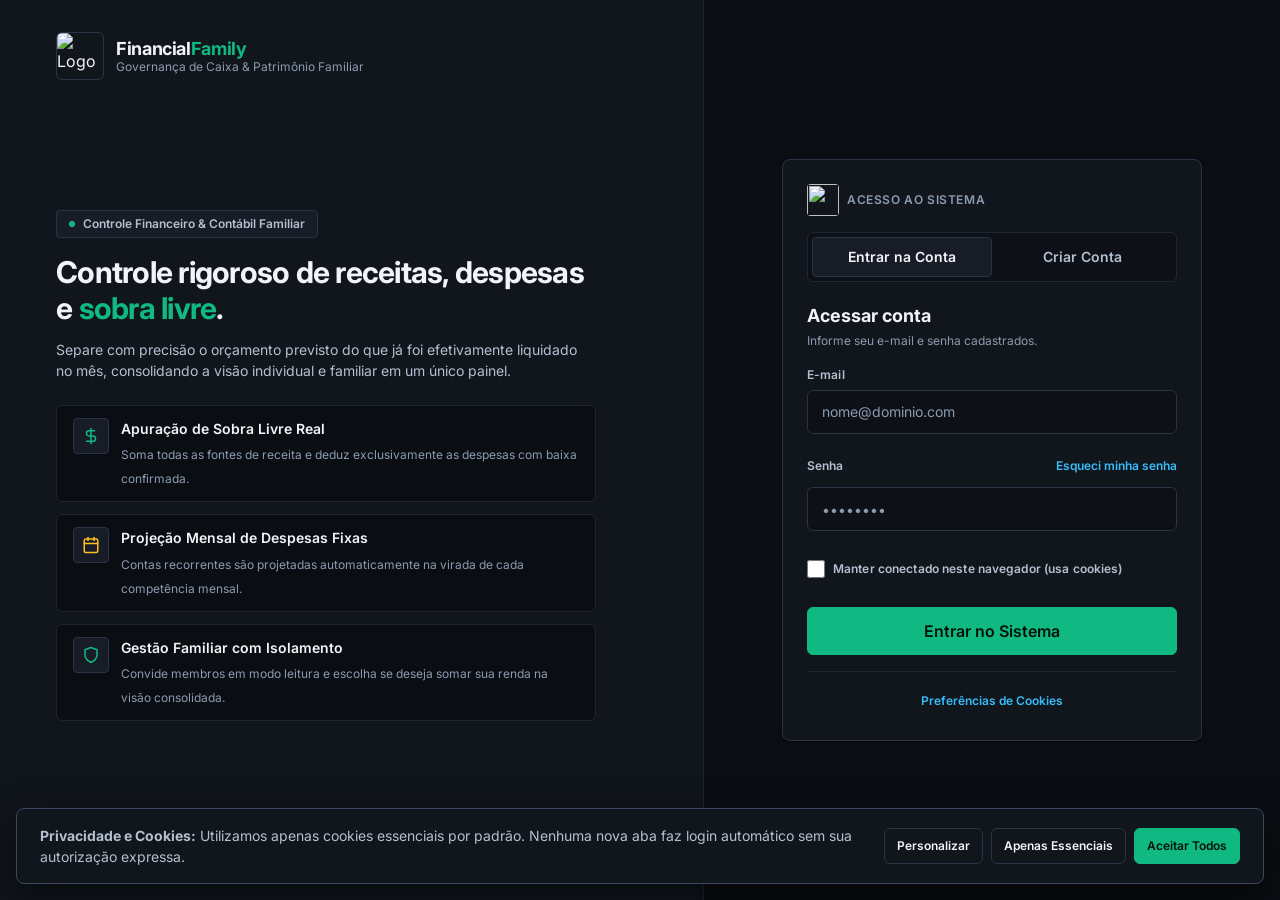
==== src/main/resources/static/index.html @ 7fa82274 "feat(v1.2.0): fix select sizing, critical income alerts, tab-scoped session + cookies, and password " ====
<!DOCTYPE html>
<html lang="pt-BR">
<head>
    <meta charset="UTF-8">
    <meta name="viewport" content="width=device-width, initial-scale=1.0">
    <title>Gestão</title>
    <link rel="icon" type="image/png" sizes="32x32" href="/favicon-32x32.png?v=2">
    <link rel="icon" type="image/png" sizes="256x256" href="/logo.png?v=2">
    <link rel="shortcut icon" href="/favicon.ico?v=2">
    <link rel="apple-touch-icon" href="/logo.png?v=2">
    <link rel="preconnect" href="https://fonts.googleapis.com">
    <link rel="preconnect" href="https://fonts.gstatic.com" crossorigin>
    <link href="https://fonts.googleapis.com/css2?family=Inter:wght@400;500;600;700&display=swap" rel="stylesheet">
    <link rel="stylesheet" href="styles.css">
</head>
<body>

    <!-- ==========================================
         TELA 1: AUTENTICAÇÃO (LOGIN, CADASTRO E VERIFICAÇÃO)
         ========================================== -->
    <div id="authScreen" class="auth-wrapper">
        <div class="auth-Split">
            <!-- Apresentação Institucional do Produto -->
            <aside class="auth-hero" aria-label="Sobre o sistema FinancialFamily">
                <div class="auth-hero-brand">
                    <img src="/logo.png" alt="Logo FinancialFamily" class="brand-logo-lg">
                    <div class="brand-wordmark">
                        <span class="wordmark-main">Financial<span class="wordmark-accent">Family</span></span>
                        <span class="wordmark-tag">Governança de Caixa &amp; Patrimônio Familiar</span>
                    </div>
                </div>

                <div class="auth-hero-content">
                    <div class="hero-pill-badge">
                        <span class="hero-pill-dot" aria-hidden="true"></span>
                        <span>Controle Financeiro &amp; Contábil Familiar</span>
                    </div>
                    <h1>Controle rigoroso de receitas, despesas e <span class="text-gradient-gold">sobra livre</span>.</h1>
                    <p class="hero-lead">
                        Separe com precisão o orçamento previsto do que já foi efetivamente liquidado no mês, consolidando a visão individual e familiar em um único painel.
                    </p>

                    <div class="hero-features">
                        <div class="hero-feature-item">
                            <div class="feature-icon-box" aria-hidden="true">
                                <svg width="18" height="18" viewBox="0 0 24 24" fill="none" stroke="currentColor" stroke-width="2" stroke-linecap="round" stroke-linejoin="round"><path d="M12 2v20M17 5H9.5a3.5 3.5 0 0 0 0 7h5a3.5 3.5 0 0 1 0 7H6"/></svg>
                            </div>
                            <div>
                                <strong>Apuração de Sobra Livre Real</strong>
                                <span>Soma todas as fontes de receita e deduz exclusivamente as despesas com baixa confirmada.</span>
                            </div>
                        </div>

                        <div class="hero-feature-item">
                            <div class="feature-icon-box gold" aria-hidden="true">
                                <svg width="18" height="18" viewBox="0 0 24 24" fill="none" stroke="currentColor" stroke-width="2" stroke-linecap="round" stroke-linejoin="round"><rect x="3" y="4" width="18" height="18" rx="2" ry="2"/><line x1="16" y1="2" x2="16" y2="6"/><line x1="8" y1="2" x2="8" y2="6"/><line x1="3" y1="10" x2="21" y2="10"/></svg>
                            </div>
                            <div>
                                <strong>Projeção Mensal de Despesas Fixas</strong>
                                <span>Contas recorrentes são projetadas automaticamente na virada de cada competência mensal.</span>
                            </div>
                        </div>

                        <div class="hero-feature-item">
                            <div class="feature-icon-box" aria-hidden="true">
                                <svg width="18" height="18" viewBox="0 0 24 24" fill="none" stroke="currentColor" stroke-width="2" stroke-linecap="round" stroke-linejoin="round"><path d="M12 22s8-4 8-10V5l-8-3-8 3v7c0 6 8 10 8 10z"/></svg>
                            </div>
                            <div>
                                <strong>Gestão Familiar com Isolamento</strong>
                                <span>Convide membros em modo leitura e escolha se deseja somar sua renda na visão consolidada.</span>
                            </div>
                        </div>
                    </div>
                </div>

                <div class="auth-hero-footer">
                    <span>&copy; 2026 FinancialFamily &bull; Sistema de Gestão Financeira</span>
                </div>
            </aside>

            <!-- Card de Acesso -->
            <main class="auth-card-container" aria-label="Autenticação de usuário">
                <div class="auth-card">
                    <div class="auth-card-brand-top">
                        <img src="/logo.png" alt="" class="brand-logo-sm" aria-hidden="true">
                        <span>Acesso ao Sistema</span>
                    </div>

                    <div class="auth-tabs" id="authTabsWrap" role="tablist" aria-label="Alternar entre Login e Cadastro">
                        <button type="button" class="auth-tab active" id="tabLoginBtn" role="tab" aria-selected="true" aria-controls="formLogin">Entrar na Conta</button>
                        <button type="button" class="auth-tab" id="tabRegisterBtn" role="tab" aria-selected="false" aria-controls="formRegister">Criar Conta</button>
                    </div>

                    <!-- 1. Formulário de Login -->
                    <form id="formLogin" class="auth-form" role="tabpanel" aria-labelledby="tabLoginBtn">
                        <div class="auth-form-header">
                            <h2>Acessar conta</h2>
                            <p>Informe seu e-mail e senha cadastrados.</p>
                        </div>

                        <div class="form-group">
                            <label for="loginEmail">E-mail</label>
                            <input type="email" id="loginEmail" required placeholder="nome@dominio.com" autocomplete="email">
                        </div>

                        <div class="form-group">
                            <div class="form-label-row">
                                <label for="loginSenha">Senha</label>
                                <button type="button" class="btn-link-inline" id="btnEsqueciSenha">Esqueci minha senha</button>
                            </div>
                            <input type="password" id="loginSenha" required placeholder="••••••••" autocomplete="current-password">
                        </div>

                        <div class="form-group">
                            <label class="checkbox-inline" for="loginManterConectado">
                                <input type="checkbox" id="loginManterConectado">
                                <span>Manter conectado neste navegador (usa cookies)</span>
                            </label>
                        </div>

                        <button type="submit" class="btn btn-primary btn-block btn-lg" id="btnSubmitLogin">
                            Entrar no Sistema
                        </button>

                        <div class="auth-cookie-footer">
                            <button type="button" class="btn-link-inline" id="btnAbrirCookiesAuth">Preferências de Cookies</button>
                        </div>
                    </form>

                    <!-- 2. Formulário de Cadastro -->
                    <form id="formRegister" class="auth-form hidden" role="tabpanel" aria-labelledby="tabRegisterBtn">
                        <div class="auth-form-header">
                            <h2>Criar nova conta</h2>
                            <p>Preencha os campos obrigatórios abaixo.</p>
                        </div>

                        <div class="form-group">
                            <label for="regNome">Nome Completo *</label>
                            <input type="text" id="regNome" required minlength="3" maxlength="100" placeholder="Ex.: Marcos Paulo" autocomplete="name">
                        </div>

                        <div class="form-group">
                            <label for="regEmail">E-mail *</label>
                            <input type="email" id="regEmail" required placeholder="nome@dominio.com" autocomplete="email">
                        </div>

                        <div class="form-group">
                            <label for="regSenha">Senha *</label>
                            <input type="password" id="regSenha" required minlength="8" maxlength="100" placeholder="Mínimo de 8 caracteres" autocomplete="new-password" aria-describedby="regPwdRules">
                            <div class="pwd-rules" id="regPwdRules" aria-live="polite">
                                <span class="pwd-rule" data-rule="len">• Mín. 8 caracteres</span>
                                <span class="pwd-rule" data-rule="upper">• 1 letra maiúscula</span>
                                <span class="pwd-rule" data-rule="lower">• 1 letra minúscula</span>
                                <span class="pwd-rule" data-rule="num">• 1 número</span>
                                <span class="pwd-rule" data-rule="spec">• 1 caractere especial (@#$!%)</span>
                            </div>
                        </div>

                        <div class="form-group">
                            <label for="regConfirmacaoSenha">Confirmar Senha *</label>
                            <input type="password" id="regConfirmacaoSenha" required minlength="8" maxlength="100" placeholder="Repita a senha informada" autocomplete="new-password" aria-describedby="regMatchHint">
                            <small id="regMatchHint" class="match-hint" aria-live="polite"></small>
                        </div>

                        <button type="submit" class="btn btn-primary btn-block btn-lg" id="btnSubmitRegister">
                            Criar Conta e Receber Código
                        </button>
                    </form>

                    <!-- 3. Formulário de Verificação de Código por E-mail -->
                    <form id="formVerifyEmail" class="auth-form hidden" aria-label="Verificação de código por e-mail">
                        <div class="auth-form-header">
                            <h2>Confirmar E-mail</h2>
                            <p>Digite o código de 6 dígitos enviado para <strong id="verifyEmailTarget">seu@email.com</strong>.</p>
                        </div>

                        <div class="form-group">
                            <label for="inputCodigoVerificacao">Código de Segurança (6 dígitos)</label>
                            <input type="text" id="inputCodigoVerificacao" class="input-code-6" required minlength="6" maxlength="6" pattern="[0-9]{6}" placeholder="000000" inputmode="numeric" autocomplete="one-time-code">
                        </div>

                        <button type="submit" class="btn btn-primary btn-block btn-lg" id="btnSubmitVerify">
                            Validar Código e Acessar
                        </button>

                        <div class="verify-actions">
                            <button type="button" class="btn btn-outline btn-sm" id="btnResendCode">Reenviar código</button>
                            <button type="button" class="btn btn-outline btn-sm" id="btnBackToLogin">Voltar ao Login</button>
                        </div>
                    </form>

                    <!-- 4. Formulário de Recuperação de Senha (Esqueci minha senha) -->
                    <form id="formEsqueciSenha" class="auth-form hidden" aria-label="Recuperar senha">
                        <div class="auth-form-header">
                            <h2>Recuperar Senha</h2>
                            <p>Escolha um meio cadastrado para receber o link de redefinição de senha.</p>
                        </div>

                        <div class="form-group">
                            <label for="recCanal">Meio de Recuperação</label>
                            <select id="recCanal" required>
                                <option value="EMAIL">E-mail principal cadastrado</option>
                                <option value="EMAIL_RECUPERACAO">E-mail de recuperação</option>
                                <option value="TELEFONE">Telefone cadastrado (envia link ao e-mail vinculado)</option>
                            </select>
                        </div>

                        <div class="form-group">
                            <label for="recIdentificador" id="recIdentificadorLabel">E-mail principal</label>
                            <input type="text" id="recIdentificador" required placeholder="nome@dominio.com" autocomplete="email">
                        </div>

                        <button type="submit" class="btn btn-primary btn-block btn-lg" id="btnEnviarRecuperacao">
                            Enviar Link de Recuperação
                        </button>

                        <div class="verify-actions">
                            <button type="button" class="btn btn-outline btn-sm" id="btnTenhoTokenReset">Já tenho o token</button>
                            <button type="button" class="btn btn-outline btn-sm" id="btnVoltarLoginEsqueci">Voltar ao Login</button>
                        </div>
                    </form>

                    <!-- 5. Formulário de Redefinição de Senha -->
                    <form id="formRedefinirSenha" class="auth-form hidden" aria-label="Redefinir senha">
                        <div class="auth-form-header">
                            <h2>Nova Senha</h2>
                            <p>Informe o token recebido e defina sua nova senha de acesso.</p>
                        </div>

                        <div class="form-group">
                            <label for="resetTokenInput">Token de Recuperação *</label>
                            <input type="text" id="resetTokenInput" required placeholder="Cole o token ou acesse pelo link do e-mail">
                        </div>

                        <div class="form-group">
                            <label for="resetNovaSenha">Nova Senha *</label>
                            <input type="password" id="resetNovaSenha" required minlength="8" maxlength="100" placeholder="Mínimo de 8 caracteres" autocomplete="new-password" aria-describedby="resetPwdRules">
                            <div class="pwd-rules" id="resetPwdRules" aria-live="polite">
                                <span class="pwd-rule" data-rule="len">• Mín. 8 caracteres</span>
                                <span class="pwd-rule" data-rule="upper">• 1 letra maiúscula</span>
                                <span class="pwd-rule" data-rule="lower">• 1 letra minúscula</span>
                                <span class="pwd-rule" data-rule="num">• 1 número</span>
                                <span class="pwd-rule" data-rule="spec">• 1 caractere especial (@#$!%)</span>
                            </div>
                        </div>

                        <div class="form-group">
                            <label for="resetConfirmacaoSenha">Confirmar Nova Senha *</label>
                            <input type="password" id="resetConfirmacaoSenha" required minlength="8" maxlength="100" placeholder="Repita a nova senha" autocomplete="new-password" aria-describedby="resetMatchHint">
                            <small id="resetMatchHint" class="match-hint" aria-live="polite"></small>
                        </div>

                        <button type="submit" class="btn btn-primary btn-block btn-lg" id="btnConfirmarResetSenha">
                            Redefinir Senha
                        </button>

                        <div class="verify-actions">
                            <button type="button" class="btn btn-outline btn-sm" id="btnVoltarLoginReset">Voltar ao Login</button>
                        </div>
                    </form>
                </div>
            </main>
        </div>
    </div>

    <!-- ==========================================
         APLICAÇÃO AUTENTICADA
         ========================================== -->
    <div id="appScreen" class="hidden">
        <!-- Cabeçalho Superior Semântico -->
        <header class="topbar">
            <div class="container topbar-inner">
                <div class="topbar-left">
                    <button type="button" class="brand-btn" id="brandHomeLink" aria-label="Ir para o Painel Financeiro">
                        <img src="/logo.png" alt="" class="brand-logo" aria-hidden="true">
                        <div>
                            <h1>Financial<span class="wordmark-accent">Family</span></h1>
                            <p>Gestão Patrimonial &amp; Caixa</p>
                        </div>
                    </button>

                    <nav class="main-nav" aria-label="Navegação Principal">
                        <button type="button" class="nav-link active" id="navDashboardBtn" aria-current="page">
                            <svg width="15" height="15" viewBox="0 0 24 24" fill="none" stroke="currentColor" stroke-width="2" aria-hidden="true"><rect x="3" y="3" width="7" height="7" rx="1"/><rect x="14" y="3" width="7" height="7" rx="1"/><rect x="14" y="14" width="7" height="7" rx="1"/><rect x="3" y="14" width="7" height="7" rx="1"/></svg>
                            <span>Painel Financeiro</span>
                        </button>
                        <button type="button" class="nav-link" id="navFamiliaBtn">
                            <svg width="15" height="15" viewBox="0 0 24 24" fill="none" stroke="currentColor" stroke-width="2" aria-hidden="true"><path d="M17 21v-2a4 4 0 0 0-4-4H5a4 4 0 0 0-4 4v2"/><circle cx="9" cy="7" r="4"/><path d="M23 21v-2a4 4 0 0 0-3-3.87"/><path d="M16 3.13a4 4 0 0 1 0 7.75"/></svg>
                            <span>Família</span>
                        </button>
                        <button type="button" class="nav-link" id="navAccountBtn">
                            <svg width="15" height="15" viewBox="0 0 24 24" fill="none" stroke="currentColor" stroke-width="2" aria-hidden="true"><path d="M20 21v-2a4 4 0 0 0-4-4H8a4 4 0 0 0-4 4v2"/><circle cx="12" cy="7" r="4"/></svg>
                            <span>Minha Conta</span>
                        </button>
                    </nav>
                </div>

                <div class="topbar-controls">
                    <div class="month-selector-wrap" id="monthSelectorBar">
                        <button type="button" id="btnPrevMes" class="btn-icon" aria-label="Mês anterior" title="Mês anterior">&#8592;</button>
                        <label for="selectMesGlobal" class="sr-only">Selecionar mês de competência</label>
                        <select id="selectMesGlobal" class="select-mes">
                            <option value="janeiro">Janeiro</option>
                            <option value="fevereiro">Fevereiro</option>
                            <option value="marco">Março</option>
                            <option value="abril">Abril</option>
                            <option value="maio">Maio</option>
                            <option value="junho">Junho</option>
                            <option value="julho">Julho</option>
                            <option value="agosto">Agosto</option>
                            <option value="setembro">Setembro</option>
                            <option value="outubro">Outubro</option>
                            <option value="novembro">Novembro</option>
                            <option value="dezembro">Dezembro</option>
                        </select>
                        <button type="button" id="btnNextMes" class="btn-icon" aria-label="Próximo mês" title="Próximo mês">&#8594;</button>
                    </div>

                    <div class="user-profile-pill">
                        <button type="button" class="user-profile-trigger" id="btnAbrirMinhaConta" aria-label="Abrir configurações da Minha Conta">
                            <div class="user-avatar" id="userAvatar">
                                <span id="userAvatarInitials">MP</span>
                                <img id="userAvatarImg" src="" alt="" class="avatar-img hidden">
                            </div>
                            <div class="user-details">
                                <span class="user-name" id="userNameDisplay">Usuário</span>
                                <span class="user-email" id="userEmailDisplay">Minha Conta</span>
                            </div>
                        </button>
                        <button type="button" id="btnLogout" class="btn btn-danger-ghost btn-sm" aria-label="Sair da conta">
                            Sair
                        </button>
                    </div>
                </div>
            </div>
        </header>

        <!-- ==========================================
             TELA 2: PAINEL FINANCEIRO (DASHBOARD)
             ========================================== -->
        <main id="dashboardView" class="container main-content" aria-label="Painel Financeiro Individual">
            <!-- Cards de Resumo com Hierarquia Clara -->
            <section class="summary-grid" aria-label="Indicadores financeiros do mês">
                <article class="kpi-card kpi-income">
                    <div class="kpi-header">
                        <span class="kpi-label">Receita Total (Entradas)</span>
                        <span class="kpi-icon-box income-box" aria-hidden="true">
                            <svg width="16" height="16" viewBox="0 0 24 24" fill="none" stroke="currentColor" stroke-width="2.2" stroke-linecap="round" stroke-linejoin="round"><polyline points="23 6 13.5 15.5 8.5 10.5 1 18"/><polyline points="17 6 23 6 23 12"/></svg>
                        </span>
                    </div>
                    <div class="kpi-value" id="kpiReceitaTotal">R$ 0,00</div>
                    <div class="kpi-sub">Soma das receitas registradas no mês</div>
                </article>

                <article class="kpi-card kpi-paid">
                    <div class="kpi-header">
                        <span class="kpi-label">Despesas Pagas (Saídas)</span>
                        <span class="kpi-icon-box paid-box" aria-hidden="true">
                            <svg width="16" height="16" viewBox="0 0 24 24" fill="none" stroke="currentColor" stroke-width="2.2" stroke-linecap="round" stroke-linejoin="round"><path d="M22 11.08V12a10 10 0 1 1-5.93-9.14"/><polyline points="22 4 12 14.01 9 11.01"/></svg>
                        </span>
                    </div>
                    <div class="kpi-value" id="kpiDespesasPagas">R$ 0,00</div>
                    <div class="kpi-sub" id="kpiFaltaPagar">Pendente no mês: R$ 0,00</div>
                </article>

                <article class="kpi-card kpi-gross">
                    <div class="kpi-header">
                        <span class="kpi-label">Despesas Brutas (Previsto)</span>
                        <span class="kpi-icon-box gross-box" aria-hidden="true">
                            <svg width="16" height="16" viewBox="0 0 24 24" fill="none" stroke="currentColor" stroke-width="2.2" stroke-linecap="round" stroke-linejoin="round"><line x1="8" y1="6" x2="21" y2="6"/><line x1="8" y1="12" x2="21" y2="12"/><line x1="8" y1="18" x2="21" y2="18"/><line x1="3" y1="6" x2="3.01" y2="6"/><line x1="3" y1="12" x2="3.01" y2="12"/><line x1="3" y1="18" x2="3.01" y2="18"/></svg>
                        </span>
                    </div>
                    <div class="kpi-value" id="kpiDespesasBrutas">R$ 0,00</div>
                    <div class="progress-wrap" role="progressbar" aria-label="Progresso de quitação das despesas" aria-valuemin="0" aria-valuemax="100">
                        <div class="progress-bar" id="progressPagas" style="width: 0%"></div>
                    </div>
                    <div class="kpi-sub" id="kpiProgressoTexto">0% das despesas do mês quitadas</div>
                </article>

                <article class="kpi-card kpi-balance" id="cardSobraLivre">
                    <div class="kpi-header">
                        <span class="kpi-label">Sobra Livre Disponível</span>
                        <span class="status-pill status-LIMITE" id="badgeStatusFinanceiro">LIMITE</span>
                    </div>
                    <div class="kpi-value" id="kpiSaldoDisponivel">R$ 0,00</div>
                    <div class="kpi-sub">Receita Total − Despesas Pagas</div>
                </article>
            </section>

            <!-- Análise por Categoria e Comprometimento -->
            <section class="analytics-grid" aria-label="Análise orçamentária do mês">
                <div class="panel analytics-panel">
                    <div class="panel-header-compact">
                        <h3>Distribuição de Gastos por Categoria</h3>
                        <p class="panel-subtitle">Participação de cada categoria nas despesas do mês</p>
                    </div>
                    <div id="categoryBreakdown" class="category-bars">
                        <div class="empty-state-sm">Cadastre despesas neste mês para visualizar a distribuição por categoria.</div>
                    </div>
                </div>

                <div class="panel analytics-panel">
                    <div class="panel-header-compact">
                        <h3>Comprometimento da Renda no Mês</h3>
                        <p class="panel-subtitle">Relação entre Receita Total e Despesas Brutas previstas</p>
                    </div>
                    <div class="health-meter-box">
                        <div class="health-stat-row">
                            <span>Renda Comprometida (Bruto)</span>
                            <strong id="lblComprometimento">0%</strong>
                        </div>
                        <div class="progress-wrap progress-lg" role="progressbar" aria-label="Percentual de comprometimento da renda" aria-valuemin="0" aria-valuemax="100">
                            <div class="progress-bar" id="barComprometimento" style="width: 0%"></div>
                        </div>
                        <p class="kpi-sub" id="txtSaudeRecomendacao">
                            Mantenha suas despesas brutas abaixo de 80% da receita para preservar margem de segurança.
                        </p>
                    </div>
                </div>
            </section>

            <!-- Grid Principal: Despesas e Saldos -->
            <section class="workspace-grid" aria-label="Lançamentos financeiros">
                <!-- Coluna Esquerda: Despesas -->
                <div class="panel">
                    <div class="panel-header">
                        <div>
                            <h2>Despesas</h2>
                            <p class="panel-subtitle">Controle de contas fixas, variáveis e baixas de pagamento</p>
                        </div>
                        <button type="button" class="btn btn-primary" id="btnNovaDespesa">
                            + Nova Despesa
                        </button>
                    </div>

                    <div class="filters-bar">
                        <div class="filter-tabs" role="tablist" aria-label="Filtrar despesas por status">
                            <button type="button" class="tab-btn active" role="tab" aria-selected="true" data-filter="mes">Deste Mês</button>
                            <button type="button" class="tab-btn" role="tab" aria-selected="false" data-filter="pendentes">Pendentes (Mês)</button>
                            <button type="button" class="tab-btn" role="tab" aria-selected="false" data-filter="pagas">Pagas (Mês)</button>
                            <button type="button" class="tab-btn" role="tab" aria-selected="false" data-filter="todas">Todas (Geral)</button>
                        </div>
                        <label for="inputBuscaDespesa" class="sr-only">Buscar despesa por descrição ou categoria</label>
                        <input type="search" id="inputBuscaDespesa" class="input-search" placeholder="Filtrar por descrição ou categoria...">
                    </div>

                    <div class="table-responsive">
                        <table class="data-table" aria-label="Lista de despesas">
                            <thead>
                                <tr>
                                    <th scope="col">Status</th>
                                    <th scope="col">Descrição</th>
                                    <th scope="col">Categoria</th>
                                    <th scope="col">Vencimento</th>
                                    <th scope="col">Tipo</th>
                                    <th scope="col" class="text-right">Valor</th>
                                    <th scope="col" class="text-right">Ações</th>
                                </tr>
                            </thead>
                            <tbody id="tbodyDespesas">
                                <tr>
                                    <td colspan="7" class="empty-state">Carregando despesas...</td>
                                </tr>
                            </tbody>
                        </table>
                    </div>

                    <div class="pagination-bar" id="paginationBar">
                        <span id="pageInfo" aria-live="polite">Página 1 de 1</span>
                        <div class="pagination-actions">
                            <button type="button" class="btn btn-outline btn-sm" id="btnPrevPage" disabled>Anterior</button>
                            <button type="button" class="btn btn-outline btn-sm" id="btnNextPage" disabled>Próxima</button>
                        </div>
                    </div>
                </div>

                <!-- Coluna Direita: Saldos & Receitas -->
                <div class="panel">
                    <div class="panel-header">
                        <div>
                            <h2>Saldos &amp; Receitas</h2>
                            <p class="panel-subtitle">Fontes de renda cadastradas</p>
                        </div>
                        <button type="button" class="btn btn-outline" id="btnNovoSaldo">
                            + Nova Receita
                        </button>
                    </div>

                    <div class="filters-bar">
                        <label class="checkbox-inline">
                            <input type="checkbox" id="chkApenasSaldosMes" checked>
                            <span>Mostrar apenas receitas do mês selecionado</span>
                        </label>
                    </div>

                    <div id="listaSaldos" class="income-list">
                        <div class="empty-state">Carregando receitas...</div>
                    </div>
                </div>
            </section>
        </main>

        <!-- ==========================================
             TELA 3: MÓDULO FAMÍLIA (VISÃO CONSOLIDADA)
             ========================================== -->
        <section id="familiaView" class="container main-content hidden" aria-label="Visão Consolidada da Família">
            <!-- Notificação de Convites Recebidos Pendentes -->
            <div id="boxConvitesRecebidos" class="panel invite-alert-panel hidden" role="region" aria-label="Convites familiares pendentes">
                <div class="invite-alert-header">
                    <h3>Convite Familiar Recebido</h3>
                    <p class="panel-subtitle">Você foi convidado para integrar uma família no FinancialFamily</p>
                </div>
                <div id="listaConvitesRecebidos" class="income-list"></div>
            </div>

            <!-- Estado Vazio -->
            <div id="estadoSemFamiliaAtiva" class="panel empty-family-panel hidden">
                <div class="empty-family-content">
                    <h3>Nenhum vínculo familiar ativo</h3>
                    <p>Convide membros da família ou aceite um código de convite nas configurações da sua conta para habilitar o painel consolidado.</p>
                    <button type="button" class="btn btn-primary" id="btnIrConfigurarFamilia">
                        Configurar Família em Minha Conta
                    </button>
                </div>
            </div>

            <!-- Visão Consolidada Familiar -->
            <div id="painelConsolidadoFamilia" class="hidden">
                <div class="family-top-bar">
                    <div>
                        <h2>Resumo Consolidado da Família</h2>
                        <p class="panel-subtitle">Soma das rendas compartilhadas menos despesas familiares pagas no mês selecionado</p>
                    </div>
                    <div class="family-top-actions">
                        <span class="badge badge-fixa" id="badgeTotalMembrosFamilia">2 Membros Ativos</span>
                        <button type="button" class="btn btn-outline btn-sm" id="btnAtalhoConfigFamilia">
                            Gerenciar Membros &amp; Renda
                        </button>
                    </div>
                </div>

                <section class="summary-grid" aria-label="Indicadores financeiros familiares">
                    <article class="kpi-card kpi-income">
                        <div class="kpi-header">
                            <span class="kpi-label">Renda Familiar Somada</span>
                            <span class="kpi-icon-box income-box" aria-hidden="true">
                                <svg width="16" height="16" viewBox="0 0 24 24" fill="none" stroke="currentColor" stroke-width="2.2" stroke-linecap="round" stroke-linejoin="round"><polyline points="23 6 13.5 15.5 8.5 10.5 1 18"/><polyline points="17 6 23 6 23 12"/></svg>
                            </span>
                        </div>
                        <div class="kpi-value" id="kpiFamReceitaTotal">R$ 0,00</div>
                        <div class="kpi-sub">Soma apenas de quem ativou o compartilhamento</div>
                    </article>

                    <article class="kpi-card kpi-paid">
                        <div class="kpi-header">
                            <span class="kpi-label">Despesas Familiares Pagas</span>
                            <span class="kpi-icon-box paid-box" aria-hidden="true">
                                <svg width="16" height="16" viewBox="0 0 24 24" fill="none" stroke="currentColor" stroke-width="2.2" stroke-linecap="round" stroke-linejoin="round"><path d="M22 11.08V12a10 10 0 1 1-5.93-9.14"/><polyline points="22 4 12 14.01 9 11.01"/></svg>
                            </span>
                        </div>
                        <div class="kpi-value" id="kpiFamDespesasPagas">R$ 0,00</div>
                        <div class="kpi-sub" id="kpiFamFaltaPagar">Pendente no mês: R$ 0,00</div>
                    </article>

                    <article class="kpi-card kpi-gross">
                        <div class="kpi-header">
                            <span class="kpi-label">Despesas Familiares Brutas</span>
                            <span class="kpi-icon-box gross-box" aria-hidden="true">
                                <svg width="16" height="16" viewBox="0 0 24 24" fill="none" stroke="currentColor" stroke-width="2.2" stroke-linecap="round" stroke-linejoin="round"><line x1="8" y1="6" x2="21" y2="6"/><line x1="8" y1="12" x2="21" y2="12"/><line x1="8" y1="18" x2="21" y2="18"/><line x1="3" y1="6" x2="3.01" y2="6"/><line x1="3" y1="12" x2="3.01" y2="12"/><line x1="3" y1="18" x2="3.01" y2="18"/></svg>
                            </span>
                        </div>
                        <div class="kpi-value" id="kpiFamDespesasBrutas">R$ 0,00</div>
                        <div class="progress-wrap" role="progressbar" aria-label="Progresso de quitação familiar" aria-valuemin="0" aria-valuemax="100">
                            <div class="progress-bar" id="progressFamPagas" style="width: 0%"></div>
                        </div>
                        <div class="kpi-sub" id="kpiFamProgressoTexto">0% quitado pela família</div>
                    </article>

                    <article class="kpi-card kpi-balance">
                        <div class="kpi-header">
                            <span class="kpi-label">Sobra Livre Familiar</span>
                            <span class="status-pill status-LIMITE" id="badgeFamStatus">LIMITE</span>
                        </div>
                        <div class="kpi-value" id="kpiFamSaldoDisponivel">R$ 0,00</div>
                        <div class="kpi-sub">Renda Compartilhada − Despesas Pagas</div>
                    </article>
                </section>

                <!-- Tabela de Despesas Familiares (Somente Leitura) -->
                <div class="panel">
                    <div class="panel-header">
                        <div>
                            <h2>Despesas Familiares do Mês</h2>
                            <p class="panel-subtitle">Visão consolidada em modo <strong>Somente Leitura</strong> — membros nunca alteram ou apagam dados de outros</p>
                        </div>
                        <span class="badge badge-cat">Somente Leitura</span>
                    </div>

                    <div class="table-responsive">
                        <table class="data-table" aria-label="Lista de despesas familiares consolidadas">
                            <thead>
                                <tr>
                                    <th scope="col">Status</th>
                                    <th scope="col">Responsável</th>
                                    <th scope="col">Descrição</th>
                                    <th scope="col">Categoria</th>
                                    <th scope="col">Vencimento</th>
                                    <th scope="col">Tipo</th>
                                    <th scope="col" class="text-right">Valor</th>
                                </tr>
                            </thead>
                            <tbody id="tbodyDespesasFamilia">
                                <tr>
                                    <td colspan="7" class="empty-state">Carregando despesas familiares...</td>
                                </tr>
                            </tbody>
                        </table>
                    </div>
                </div>
            </div>
        </section>

        <!-- ==========================================
             TELA 4: MINHA CONTA & CONFIGURAÇÕES
             ========================================== -->
        <section id="accountView" class="container main-content hidden" aria-label="Minha Conta e Configurações">
            <div class="account-page-header">
                <div>
                    <h2>Minha Conta &amp; Configurações</h2>
                    <p class="panel-subtitle">Gerencie seus dados cadastrais, foto de perfil, família e segurança</p>
                </div>
                <button type="button" class="btn btn-outline" id="btnVoltarPainel">
                    &#8592; Voltar ao Painel Financeiro
                </button>
            </div>

            <!-- Card de Identidade do Usuário -->
            <div class="panel account-hero-card">
                <div class="account-hero-left">
                    <div class="avatar-upload-wrapper">
                        <div class="user-avatar user-avatar-xl" id="perfilAvatarContainer">
                            <span id="perfilAvatarLg">MP</span>
                            <img id="perfilAvatarImgLg" src="" alt="Foto de perfil do usuário" class="avatar-img hidden">
                        </div>
                        <label for="inputFotoPerfil" class="sr-only">Selecionar arquivo de foto de perfil</label>
                        <input type="file" id="inputFotoPerfil" accept="image/*" class="hidden">
                        <div class="avatar-upload-actions">
                            <button type="button" class="btn btn-outline btn-sm" id="btnEscolherFoto">
                                Alterar Foto
                            </button>
                            <button type="button" class="btn btn-danger-ghost btn-sm hidden" id="btnRemoverFoto">
                                Remover
                            </button>
                        </div>
                    </div>

                    <div class="profile-summary-info">
                        <div class="profile-title-row">
                            <h3 id="perfilNomeHeader">Nome do Usuário</h3>
                            <span class="badge badge-paga" id="perfilBadgeVerificado">
                                <svg viewBox="0 0 24 24" fill="none" stroke="currentColor" stroke-width="2.5" aria-hidden="true"><polyline points="20 6 9 17 4 12"/></svg>
                                <span>Conta Verificada</span>
                            </span>
                        </div>
                        <p id="perfilEmailHeader">email@dominio.com</p>
                    </div>
                </div>

                <div class="account-stats-mini">
                    <div class="stat-mini-box">
                        <span class="stat-mini-label">Despesas Registradas</span>
                        <strong id="statTotalDespesas">0</strong>
                    </div>
                    <div class="stat-mini-box">
                        <span class="stat-mini-label">Fontes de Renda</span>
                        <strong id="statTotalSaldos">0</strong>
                    </div>
                </div>
            </div>

            <!-- Grid de Gerenciamento da Conta -->
            <div class="account-grid">
                <!-- Coluna 1: Dados Cadastrais -->
                <div class="panel">
                    <div class="panel-header">
                        <div>
                            <h3>Dados Cadastrais</h3>
                            <p class="panel-subtitle">Atualize seu nome de exibição e endereço de e-mail</p>
                        </div>
                    </div>

                    <form id="formAtualizarPerfil">
                        <div class="form-group">
                            <label for="perfilInputNome">Nome Completo *</label>
                            <input type="text" id="perfilInputNome" required minlength="3" maxlength="100" placeholder="Seu nome completo">
                        </div>

                        <div class="form-group">
                            <label for="perfilInputEmail">Endereço de E-mail *</label>
                            <input type="email" id="perfilInputEmail" required placeholder="seu@email.com">
                        </div>

                        <div class="form-row">
                            <div class="form-group">
                                <label for="perfilInputTelefone">Telefone de Recuperação</label>
                                <input type="tel" id="perfilInputTelefone" maxlength="20" placeholder="(11) 99999-9999">
                            </div>

                            <div class="form-group">
                                <label for="perfilInputEmailRecuperacao">E-mail de Recuperação</label>
                                <input type="email" id="perfilInputEmailRecuperacao" placeholder="secundario@email.com">
                            </div>
                        </div>

                        <div class="modal-footer modal-footer-between">
                            <button type="button" class="btn btn-outline btn-sm" id="btnAbrirCookiesConta">
                                Preferências de Cookies
                            </button>
                            <button type="submit" class="btn btn-primary" id="btnSalvarPerfil">
                                Salvar Dados da Conta
                            </button>
                        </div>
                    </form>
                </div>

                <!-- Coluna 2: Alteração de Senha -->
                <div class="panel">
                    <div class="panel-header">
                        <div>
                            <h3>Segurança &amp; Senha</h3>
                            <p class="panel-subtitle">Altere sua senha periodicamente para manter sua conta protegida</p>
                        </div>
                    </div>

                    <form id="formAlterarSenha">
                        <div class="form-group">
                            <label for="senhaAtualInput">Senha Atual *</label>
                            <input type="password" id="senhaAtualInput" required placeholder="Digite sua senha atual" autocomplete="current-password">
                        </div>

                        <div class="form-group">
                            <label for="novaSenhaInput">Nova Senha *</label>
                            <input type="password" id="novaSenhaInput" required minlength="8" maxlength="100" placeholder="Crie uma nova senha forte" autocomplete="new-password" aria-describedby="perfilPwdRules">
                            <div class="pwd-rules" id="perfilPwdRules" aria-live="polite">
                                <span class="pwd-rule" data-rule="len">• Mín. 8 caracteres</span>
                                <span class="pwd-rule" data-rule="upper">• 1 letra maiúscula</span>
                                <span class="pwd-rule" data-rule="lower">• 1 letra minúscula</span>
                                <span class="pwd-rule" data-rule="num">• 1 número</span>
                                <span class="pwd-rule" data-rule="spec">• 1 caractere especial (@#$!%)</span>
                            </div>
                        </div>

                        <div class="form-group">
                            <label for="confirmacaoNovaSenhaInput">Confirmar Nova Senha *</label>
                            <input type="password" id="confirmacaoNovaSenhaInput" required minlength="8" maxlength="100" placeholder="Repita a nova senha exatamente igual" autocomplete="new-password" aria-describedby="perfilMatchHint">
                            <small id="perfilMatchHint" class="match-hint" aria-live="polite"></small>
                        </div>

                        <div class="modal-footer">
                            <button type="submit" class="btn btn-primary" id="btnAtualizarSenha">
                                Atualizar Minha Senha
                            </button>
                        </div>
                    </form>
                </div>
            </div>

            <!-- Seção de Configurações da Família & Membros -->
            <div class="panel family-settings-panel" id="secaoConfigFamilia">
                <div class="panel-header">
                    <div>
                        <h3>Configurações da Família &amp; Membros</h3>
                        <p class="panel-subtitle">Gerencie convites, membros vinculados e o compartilhamento da sua renda no painel familiar</p>
                    </div>
                </div>

                <!-- Switch Acessível de Compartilhamento de Renda -->
                <div class="family-switch-bar">
                    <div class="family-switch-info">
                        <strong id="lblSwitchRenda">Compartilhar minha renda na soma familiar</strong>
                        <span>Quando ativado, suas receitas cadastradas entram no cálculo da Sobra Livre da Família.</span>
                    </div>
                    <label class="switch-toggle">
                        <input type="checkbox" id="chkCompartilharMinhaRenda" aria-labelledby="lblSwitchRenda">
                        <span class="switch-slider"></span>
                    </label>
                </div>

                <div class="family-settings-grid">
                    <!-- Lista de Membros Vinculados -->
                    <div>
                        <h4 class="sub-box-title">Membros &amp; Convites Ativos</h4>
                        <div id="listaMembrosFamilia" class="income-list">
                            <div class="empty-state-sm">Nenhum membro vinculado ainda.</div>
                        </div>
                    </div>

                    <!-- Ações de Convite Compactas -->
                    <div class="family-actions-col">
                        <div id="blocoConvidarMembro" class="compact-invite-box">
                            <h4 class="sub-box-title">Convidar Novo Familiar</h4>
                            <p class="panel-subtitle" style="margin-bottom: 0.65rem;">Envie um convite de visualização (validade de 48h):</p>
                            <form id="formEnviarConviteFamilia" class="inline-action-form">
                                <label for="inputEmailConvidado" class="sr-only">E-mail do familiar para convite</label>
                                <input type="email" id="inputEmailConvidado" required placeholder="E-mail do familiar">
                                <button type="submit" class="btn btn-primary" id="btnEnviarConviteFamilia">
                                    Convidar
                                </button>
                            </form>
                        </div>

                        <div id="blocoAceitarCodigoConvite" class="compact-invite-box">
                            <h4 class="sub-box-title">Possui um Código de Convite?</h4>
                            <p class="panel-subtitle" style="margin-bottom: 0.65rem;">Cole o código enviado pelo titular da família:</p>
                            <form id="formAceitarConviteToken" class="inline-action-form">
                                <label for="inputTokenConvite" class="sr-only">Código de convite familiar</label>
                                <input type="text" id="inputTokenConvite" required placeholder="Código do convite">
                                <button type="submit" class="btn btn-gold" id="btnAceitarConviteToken">
                                    Entrar
                                </button>
                            </form>
                        </div>
                    </div>
                </div>
            </div>

            <!-- Zona de Exclusão -->
            <div class="panel danger-panel">
                <div class="danger-panel-inner">
                    <div>
                        <h4>Encerrar e Excluir Conta</h4>
                        <p>Esta ação apaga permanentemente seu usuário e todos os seus saldos e despesas registrados no banco de dados. Não é possível desfazer.</p>
                    </div>
                    <button type="button" class="btn btn-danger-ghost" id="btnExcluirMinhaConta">
                        Excluir Minha Conta Permanentemente
                    </button>
                </div>
            </div>
        </section>
    </div>

    <!-- ==========================================
         MODAL 1: DESPESA (CRIAR / EDITAR)
         ========================================== -->
    <div class="modal-backdrop hidden" id="modalDespesa">
        <div class="modal" role="dialog" aria-modal="true" aria-labelledby="modalDespesaTitulo">
            <div class="modal-header">
                <h3 id="modalDespesaTitulo">Nova Despesa</h3>
                <button type="button" class="btn-close" id="btnFecharModalDespesa" aria-label="Fechar janela">&times;</button>
            </div>
            <form id="formDespesa">
                <input type="hidden" id="despesaId">

                <div class="form-group">
                    <label for="despesaDescricao">Descrição *</label>
                    <input type="text" id="despesaDescricao" required minlength="3" maxlength="100" placeholder="Ex.: Conta de Energia, Aluguel, Supermercado">
                </div>

                <div class="form-row">
                    <div class="form-group">
                        <label for="despesaValor">Valor (R$) *</label>
                        <input type="number" id="despesaValor" required min="0.01" step="0.01" placeholder="0.00">
                    </div>

                    <div class="form-group">
                        <label for="despesaDataVencimento">Data de Vencimento *</label>
                        <input type="date" id="despesaDataVencimento" required>
                    </div>
                </div>

                <div class="form-row">
                    <div class="form-group">
                        <label for="despesaMes">Mês de Competência *</label>
                        <select id="despesaMes" required>
                            <option value="janeiro">Janeiro</option>
                            <option value="fevereiro">Fevereiro</option>
                            <option value="marco">Março</option>
                            <option value="abril">Abril</option>
                            <option value="maio">Maio</option>
                            <option value="junho">Junho</option>
                            <option value="julho">Julho</option>
                            <option value="agosto">Agosto</option>
                            <option value="setembro">Setembro</option>
                            <option value="outubro">Outubro</option>
                            <option value="novembro">Novembro</option>
                            <option value="dezembro">Dezembro</option>
                        </select>
                    </div>

                    <div class="form-group">
                        <label for="despesaCategoria">Categoria</label>
                        <input type="text" id="despesaCategoria" list="listaCategorias" placeholder="Ex.: Moradia, Alimentação">
                        <datalist id="listaCategorias">
                            <option value="Moradia"></option>
                            <option value="Alimentação"></option>
                            <option value="Transporte"></option>
                            <option value="Saúde"></option>
                            <option value="Educação"></option>
                            <option value="Lazer"></option>
                            <option value="Assinaturas"></option>
                            <option value="Outros"></option>
                        </datalist>
                    </div>
                </div>

                <div class="form-group">
                    <label class="checkbox-inline">
                        <input type="checkbox" id="despesaIsFixa">
                        <span>Despesa Fixa Mensal (projetada automaticamente todo dia 1º)</span>
                    </label>
                </div>

                <div class="modal-footer">
                    <button type="button" class="btn btn-outline" id="btnCancelarDespesa">Cancelar</button>
                    <button type="submit" class="btn btn-primary" id="btnSalvarDespesa">Salvar Despesa</button>
                </div>
            </form>
        </div>
    </div>

    <!-- ==========================================
         MODAL 2: SALDO / RECEITA (CRIAR / EDITAR)
         ========================================== -->
    <div class="modal-backdrop hidden" id="modalSaldo">
        <div class="modal" role="dialog" aria-modal="true" aria-labelledby="modalSaldoTitulo">
            <div class="modal-header">
                <h3 id="modalSaldoTitulo">Nova Receita</h3>
                <button type="button" class="btn-close" id="btnFecharModalSaldo" aria-label="Fechar janela">&times;</button>
            </div>
            <form id="formSaldo">
                <input type="hidden" id="saldoId">

                <div class="form-group">
                    <label for="saldoDescricao">Descrição da Renda *</label>
                    <input type="text" id="saldoDescricao" required minlength="3" maxlength="100" placeholder="Ex.: Salário Mensal, Freelance, Bônus">
                </div>

                <div class="form-row">
                    <div class="form-group">
                        <label for="saldoValor">Valor (R$) *</label>
                        <input type="number" id="saldoValor" required min="0.01" step="0.01" placeholder="0.00">
                    </div>

                    <div class="form-group">
                        <label for="saldoAno">Ano *</label>
                        <input type="number" id="saldoAno" required min="2020" max="2100" value="2026">
                    </div>
                </div>

                <div class="form-group">
                    <label for="saldoMes">Mês de Competência *</label>
                    <select id="saldoMes" required>
                        <option value="janeiro">Janeiro</option>
                        <option value="fevereiro">Fevereiro</option>
                        <option value="marco">Março</option>
                        <option value="abril">Abril</option>
                        <option value="maio">Maio</option>
                        <option value="junho">Junho</option>
                        <option value="julho">Julho</option>
                        <option value="agosto">Agosto</option>
                        <option value="setembro">Setembro</option>
                        <option value="outubro">Outubro</option>
                        <option value="novembro">Novembro</option>
                        <option value="dezembro">Dezembro</option>
                    </select>
                </div>

                <div class="modal-footer">
                    <button type="button" class="btn btn-outline" id="btnCancelarSaldo">Cancelar</button>
                    <button type="submit" class="btn btn-primary" id="btnSalvarSaldo">Salvar Receita</button>
                </div>
            </form>
        </div>
    </div>

    <!-- ==========================================
         MODAL 3: CONFIRMAÇÃO ACESSÍVEL DE AÇÕES DESTRUTIVAS
         ========================================== -->
    <div class="modal-backdrop hidden" id="modalConfirmacao">
        <div class="modal modal-sm" role="alertdialog" aria-modal="true" aria-labelledby="modalConfirmacaoTitulo" aria-describedby="modalConfirmacaoTexto">
            <div class="modal-header">
                <h3 id="modalConfirmacaoTitulo">Confirmar Exclusão</h3>
                <button type="button" class="btn-close" id="btnFecharConfirmacao" aria-label="Fechar confirmação">&times;</button>
            </div>
            <p class="modal-body-text" id="modalConfirmacaoTexto">Tem certeza que deseja realizar esta ação?</p>
            <div class="modal-footer">
                <button type="button" class="btn btn-outline" id="btnCancelarConfirmacao">Cancelar</button>
                <button type="button" class="btn btn-danger-ghost" id="btnConfirmarAcaoDestrutiva">Confirmar</button>
            </div>
        </div>
    </div>

    <!-- ==========================================
         MODAL 4: PREFERÊNCIAS DE COOKIES
         ========================================== -->
    <div class="modal-backdrop hidden" id="modalCookies">
        <div class="modal modal-sm" role="dialog" aria-modal="true" aria-labelledby="modalCookiesTitulo">
            <div class="modal-header">
                <h3 id="modalCookiesTitulo">Preferências de Cookies</h3>
                <button type="button" class="btn-close" id="btnFecharCookies" aria-label="Fechar janela">&times;</button>
            </div>
            <div class="cookie-options-list">
                <div class="cookie-option-item">
                    <div>
                        <strong>Cookies Essenciais (Obrigatórios)</strong>
                        <p class="panel-subtitle">Necessários para funcionamento básico da sessão ativa na aba e segurança da conta.</p>
                    </div>
                    <span class="badge-pill badge-neutral">Sempre ativo</span>
                </div>
                <div class="cookie-option-item">
                    <label class="checkbox-inline" for="chkCookiePreferencia">
                        <input type="checkbox" id="chkCookiePreferencia">
                        <span><strong>Cookies de Persistência / Preferências</strong> — Permitem manter a sessão ativa ao marcar "Manter conectado" e lembrar suas preferências visuais.</span>
                    </label>
                </div>
            </div>
            <div class="modal-footer">
                <button type="button" class="btn btn-outline" id="btnSalvarCookiesEssenciais">Apenas Essenciais</button>
                <button type="button" class="btn btn-primary" id="btnSalvarCookiesTodos">Salvar Preferências</button>
            </div>
        </div>
    </div>

    <!-- Banner de Cookies -->
    <aside class="cookie-banner hidden" id="cookieBanner" role="region" aria-label="Aviso de Cookies">
        <div class="cookie-banner-content">
            <p><strong>Privacidade e Cookies:</strong> Utilizamos apenas cookies essenciais por padrão. Nenhuma nova aba faz login automático sem sua autorização expressa.</p>
            <div class="cookie-banner-actions">
                <button type="button" class="btn btn-outline btn-sm" id="btnCookiePersonalizar">Personalizar</button>
                <button type="button" class="btn btn-outline btn-sm" id="btnCookieEssenciais">Apenas Essenciais</button>
                <button type="button" class="btn btn-primary btn-sm" id="btnCookieAceitarTodos">Aceitar Todos</button>
            </div>
        </div>
    </aside>

    <!-- Toast Container Acessível -->
    <div id="toastContainer" class="toast-container" role="status" aria-live="polite" aria-atomic="true"></div>

    <script src="app.js"></script>
</body>
</html>
---- src/main/resources/static/styles.css ----
/* ==========================================================================
   ETAPA 2 & 3 — DESIGN SYSTEM TOKENS & BASE COMPONENTS (WCAG 2.2 AA)
   Tom: Painel Bancário / Contábil Sóbrio (Alta densidade, zero neon/degradê)
   ========================================================================== */
:root {
    /* 1. Superfícies Sólidas */
    --bg-canvas: #0A0D12;
    --bg-surface: #11151C;
    --bg-elevated: #171C26;
    --bg-control: #0D1017;
    --bg-hover: rgba(255, 255, 255, 0.04);

    /* 2. Bordas Técnicas (1px) */
    --border-subtle: #1E2633;
    --border-default: #2A3446;
    --border-strong: #3B4961;

    /* 3. Tipografia e Cores de Texto (Contraste >= 5.9:1 sobre --bg-surface) */
    --text-primary: #F1F5F9;     /* 15.8:1 */
    --text-secondary: #B4C0D0;   /*  9.6:1 */
    --text-muted: #8B9BB0;       /*  5.9:1 */
    --text-on-accent: #04120C;

    /* 4. Cores Semânticas e de Ação */
    --accent-primary: #10B981;
    --accent-primary-hover: #34D399;
    --accent-secondary: #38BDF8;

    --status-success-fg: #34D399;
    --status-success-bg: rgba(16, 185, 129, 0.12);
    --status-success-border: rgba(52, 211, 153, 0.38);

    --status-warning-fg: #FBBF24;
    --status-warning-bg: rgba(251, 191, 36, 0.12);
    --status-warning-border: rgba(251, 191, 36, 0.38);

    --status-danger-fg: #F87171;
    --status-danger-bg: rgba(248, 113, 113, 0.12);
    --status-danger-border: rgba(248, 113, 113, 0.4);

    /* 5. Tipografia e Escala */
    --font-sans: 'Inter', -apple-system, BlinkMacSystemFont, 'Segoe UI', Roboto, sans-serif;
    --font-mono: ui-monospace, SFMono-Regular, Menlo, Monaco, Consolas, monospace;

    --text-xs: 0.75rem;     /* 12px */
    --text-sm: 0.875rem;    /* 14px */
    --text-base: 1rem;      /* 16px */
    --text-lg: 1.125rem;    /* 18px */
    --text-xl: 1.5rem;      /* 24px */
    --text-2xl: 1.875rem;   /* 30px */

    /* 6. Escala de Espaçamento (Base 4px) */
    --space-1: 0.25rem;  /* 4px */
    --space-2: 0.5rem;   /* 8px */
    --space-3: 0.75rem;  /* 12px */
    --space-4: 1rem;     /* 16px */
    --space-5: 1.25rem;  /* 20px */
    --space-6: 1.5rem;   /* 24px */
    --space-8: 2rem;     /* 32px */

    /* 7. Raios Contidos */
    --radius-sm: 4px;
    --radius-md: 6px;
    --radius-lg: 8px;
    --radius-pill: 9999px;

    /* 8. Sombras e Acessibilidade */
    --shadow-sm: 0 1px 2px rgba(0, 0, 0, 0.4);
    --shadow-lg: 0 12px 32px rgba(0, 0, 0, 0.65);
    --focus-ring: 0 0 0 2px var(--bg-canvas), 0 0 0 4px #38BDF8;
    --touch-target-min: 44px;
}

/* Reset & Base */
*, *::before, *::after {
    box-sizing: border-box;
    margin: 0;
    padding: 0;
}

html, body {
    overflow-x: hidden;
    width: 100%;
    max-width: 100vw;
    background-color: var(--bg-canvas);
    color: var(--text-primary);
    font-family: var(--font-sans);
    font-size: 16px;
    line-height: 1.5;
    -webkit-font-smoothing: antialiased;
}

body {
    min-height: 100vh;
}

.hidden {
    display: none !important;
}

.sr-only {
    position: absolute;
    width: 1px;
    height: 1px;
    padding: 0;
    margin: -1px;
    overflow: hidden;
    clip: rect(0, 0, 0, 0);
    white-space: nowrap;
    border: 0;
}

/* Foco de teclado universal e visível (WCAG 2.4.7 / 2.4.11) */
:focus-visible {
    outline: none !important;
    box-shadow: var(--focus-ring) !important;
}

.container {
    width: 100%;
    max-width: 1360px;
    margin: 0 auto;
    padding: 0 var(--space-5);
}

/* ==========================================================================
   COMPONENTES BASE: BOTÕES, INPUTS, SELECTS, SWITCH, BADGES, TABELAS, MODAIS
   ========================================================================== */
.btn {
    display: inline-flex;
    align-items: center;
    justify-content: center;
    gap: var(--space-2);
    min-height: var(--touch-target-min);
    padding: 0.5rem var(--space-4);
    border-radius: var(--radius-md);
    font-family: var(--font-sans);
    font-size: var(--text-sm);
    font-weight: 600;
    line-height: 1.2;
    cursor: pointer;
    border: 1px solid transparent;
    transition: background-color 0.15s ease, border-color 0.15s ease, color 0.15s ease;
    text-decoration: none;
    white-space: nowrap;
}

.btn:disabled {
    opacity: 0.5;
    cursor: not-allowed;
    pointer-events: none;
}

.btn-block {
    width: 100%;
}

.btn-lg {
    min-height: 48px;
    padding: 0.65rem var(--space-5);
    font-size: var(--text-base);
}

.btn-sm {
    min-height: 36px;
    padding: 0.35rem 0.75rem;
    font-size: var(--text-xs);
}

.btn-primary {
    background-color: var(--accent-primary);
    color: var(--text-on-accent);
    border-color: var(--accent-primary);
}

.btn-primary:hover:not(:disabled) {
    background-color: var(--accent-primary-hover);
    border-color: var(--accent-primary-hover);
}

.btn-success {
    background-color: var(--accent-primary);
    color: var(--text-on-accent);
    border-color: var(--accent-primary);
}

.btn-success:hover:not(:disabled) {
    background-color: var(--accent-primary-hover);
    border-color: var(--accent-primary-hover);
}

.btn-gold {
    background-color: var(--bg-elevated);
    color: var(--text-primary);
    border-color: var(--border-strong);
}

.btn-gold:hover:not(:disabled) {
    background-color: #202736;
    border-color: var(--text-secondary);
}

.btn-outline {
    background-color: transparent;
    border-color: var(--border-default);
    color: var(--text-primary);
}

.btn-outline:hover:not(:disabled) {
    background-color: var(--bg-hover);
    border-color: var(--border-strong);
}

.btn-danger-ghost {
    background-color: var(--status-danger-bg);
    color: var(--status-danger-fg);
    border-color: var(--status-danger-border);
}

.btn-danger-ghost:hover:not(:disabled) {
    background-color: rgba(248, 113, 113, 0.22);
}

.btn-icon {
    display: inline-flex;
    align-items: center;
    justify-content: center;
    background: transparent;
    border: 1px solid transparent;
    color: var(--text-secondary);
    min-width: var(--touch-target-min);
    min-height: var(--touch-target-min);
    border-radius: var(--radius-sm);
    cursor: pointer;
    font-size: var(--text-base);
    transition: background-color 0.15s ease, color 0.15s ease;
}

.btn-icon:hover {
    background-color: var(--bg-hover);
    color: var(--text-primary);
}

/* Formulários & Inputs */
.form-group {
    margin-bottom: var(--space-4);
    display: flex;
    flex-direction: column;
    gap: 0.35rem;
    min-width: 0;
}

.form-label-row {
    display: flex;
    align-items: center;
    justify-content: space-between;
    gap: var(--space-2);
}

.btn-link-inline {
    background: none;
    border: none;
    color: var(--accent-secondary);
    font-family: var(--font-sans);
    font-size: var(--text-xs);
    font-weight: 600;
    cursor: pointer;
    padding: 0.25rem 0;
    min-height: 32px;
    text-decoration: none;
}

.btn-link-inline:hover {
    text-decoration: underline;
    color: var(--accent-primary);
}

.auth-cookie-footer {
    margin-top: var(--space-4);
    text-align: center;
    border-top: 1px solid var(--border-subtle);
    padding-top: var(--space-3);
}

.form-row {
    display: grid;
    grid-template-columns: minmax(0, 1fr) minmax(0, 1fr);
    gap: var(--space-3);
    align-items: start;
}

.form-group label {
    font-size: var(--text-xs);
    font-weight: 600;
    color: var(--text-secondary);
    letter-spacing: 0.01em;
}

.form-group input[type="text"],
.form-group input[type="email"],
.form-group input[type="password"],
.form-group input[type="number"],
.form-group input[type="date"],
.form-group input[type="tel"],
.form-group input[type="search"],
.form-group select,
.input-search {
    width: 100%;
    box-sizing: border-box;
    background-color: var(--bg-control);
    border: 1px solid var(--border-default);
    color: var(--text-primary);
    min-height: var(--touch-target-min);
    height: var(--touch-target-min);
    padding: 0.55rem 0.85rem;
    border-radius: var(--radius-md);
    font-family: var(--font-sans);
    font-size: var(--text-sm);
    line-height: 1.25;
    transition: border-color 0.15s ease;
}

.form-group select {
    -webkit-appearance: none;
    appearance: none;
    padding-right: 2.35rem;
    background-image: url("data:image/svg+xml,%3Csvg xmlns='http://www.w3.org/2000/svg' width='16' height='16' viewBox='0 0 24 24' fill='none' stroke='%238B9BB0' stroke-width='2' stroke-linecap='round' stroke-linejoin='round'%3E%3Cpolyline points='6 9 12 15 18 9'%3E%3C/polyline%3E%3C/svg%3E");
    background-repeat: no-repeat;
    background-position: right 0.75rem center;
    background-size: 16px 16px;
    cursor: pointer;
}

.form-group input::placeholder,
.input-search::placeholder {
    color: var(--text-muted);
}

.form-group input:hover,
.form-group select:hover,
.input-search:hover {
    border-color: var(--border-strong);
}

.form-group input:focus,
.form-group select:focus,
.input-search:focus {
    border-color: var(--accent-secondary);
}

.form-group input[aria-invalid="true"] {
    border-color: var(--status-danger-fg);
}

.checkbox-inline {
    display: inline-flex;
    align-items: center;
    gap: var(--space-2);
    min-height: var(--touch-target-min);
    font-size: var(--text-sm);
    color: var(--text-secondary);
    cursor: pointer;
}

.checkbox-inline input[type="checkbox"] {
    width: 18px;
    height: 18px;
    accent-color: var(--accent-primary);
    cursor: pointer;
}

/* Badges de Status (Ícone + Texto, nunca só cor) */
.badge,
.status-pill {
    display: inline-flex;
    align-items: center;
    gap: 0.35rem;
    padding: 0.22rem 0.6rem;
    border-radius: var(--radius-sm);
    font-size: var(--text-xs);
    font-weight: 600;
    line-height: 1.2;
    white-space: nowrap;
    border: 1px solid transparent;
}

.badge svg,
.status-pill svg {
    width: 13px;
    height: 13px;
    flex-shrink: 0;
}

.badge-paga,
.status-POSITIVO {
    background-color: var(--status-success-bg);
    color: var(--status-success-fg);
    border-color: var(--status-success-border);
}

.badge-pendente,
.status-LIMITE {
    background-color: var(--status-warning-bg);
    color: var(--status-warning-fg);
    border-color: var(--status-warning-border);
}

.status-DEFICIT {
    background-color: var(--status-danger-bg);
    color: var(--status-danger-fg);
    border-color: var(--status-danger-border);
}

.badge-cat {
    background-color: var(--bg-elevated);
    color: var(--text-secondary);
    border-color: var(--border-default);
}

.badge-fixa {
    background-color: rgba(56, 189, 248, 0.1);
    color: #7DD3FC;
    border-color: rgba(56, 189, 248, 0.3);
}

/* Painéis e Cards Sóbrios */
.panel {
    background-color: var(--bg-surface);
    border: 1px solid var(--border-subtle);
    border-radius: var(--radius-lg);
    padding: var(--space-5);
    box-shadow: var(--shadow-sm);
}

.panel-header {
    display: flex;
    align-items: center;
    justify-content: space-between;
    gap: var(--space-4);
    margin-bottom: var(--space-4);
    padding-bottom: var(--space-3);
    border-bottom: 1px solid var(--border-subtle);
    flex-wrap: wrap;
}

.panel-header h2,
.panel-header h3 {
    font-size: var(--text-base);
    font-weight: 700;
    color: var(--text-primary);
    letter-spacing: -0.01em;
}

.panel-subtitle {
    font-size: var(--text-xs);
    color: var(--text-muted);
    margin-top: 0.15rem;
}

/* ==========================================================================
   ETAPA 4.1 — TELA DE LOGIN, CADASTRO E VERIFICAÇÃO DE E-MAIL
   ========================================================================== */
.auth-wrapper {
    min-height: 100vh;
    display: flex;
    align-items: stretch;
}

.auth-Split {
    display: grid;
    grid-template-columns: 1.1fr 0.9fr;
    width: 100%;
    min-height: 100vh;
}

.auth-hero {
    background-color: var(--bg-surface);
    border-right: 1px solid var(--border-subtle);
    padding: var(--space-8) 3.5rem;
    display: flex;
    flex-direction: column;
    justify-content: space-between;
}

.auth-hero-brand {
    display: flex;
    align-items: center;
    gap: var(--space-3);
}

.brand-logo-lg {
    width: 48px;
    height: 48px;
    border-radius: var(--radius-md);
    border: 1px solid var(--border-default);
}

.brand-logo-sm {
    width: 32px;
    height: 32px;
    border-radius: var(--radius-sm);
}

.brand-logo {
    width: 38px;
    height: 38px;
    border-radius: var(--radius-md);
    border: 1px solid var(--border-default);
}

.brand-wordmark {
    display: flex;
    flex-direction: column;
    line-height: 1.2;
}

.wordmark-main {
    font-size: var(--text-lg);
    font-weight: 700;
    letter-spacing: -0.02em;
    color: var(--text-primary);
}

.wordmark-accent {
    color: var(--accent-primary);
}

.wordmark-tag {
    font-size: var(--text-xs);
    color: var(--text-muted);
}

.auth-hero-content {
    max-width: 540px;
    margin: var(--space-6) 0;
}

.hero-pill-badge {
    display: inline-flex;
    align-items: center;
    gap: var(--space-2);
    background-color: var(--bg-elevated);
    border: 1px solid var(--border-default);
    color: var(--text-secondary);
    font-size: var(--text-xs);
    font-weight: 600;
    padding: 0.25rem 0.75rem;
    border-radius: var(--radius-sm);
    margin-bottom: var(--space-4);
}

.hero-pill-dot {
    width: 6px;
    height: 6px;
    border-radius: 50%;
    background-color: var(--accent-primary);
}

.auth-hero-content h1 {
    font-size: var(--text-2xl);
    font-weight: 700;
    line-height: 1.22;
    letter-spacing: -0.025em;
    color: var(--text-primary);
    margin-bottom: var(--space-3);
}

.text-gradient-gold {
    color: var(--accent-primary);
}

.hero-lead {
    font-size: var(--text-sm);
    color: var(--text-secondary);
    margin-bottom: var(--space-6);
}

.hero-features {
    display: flex;
    flex-direction: column;
    gap: var(--space-3);
}

.hero-feature-item {
    display: flex;
    align-items: flex-start;
    gap: var(--space-3);
    background-color: var(--bg-canvas);
    border: 1px solid var(--border-subtle);
    padding: var(--space-3) var(--space-4);
    border-radius: var(--radius-md);
}

.feature-icon-box {
    width: 36px;
    height: 36px;
    border-radius: var(--radius-sm);
    background-color: var(--bg-elevated);
    border: 1px solid var(--border-default);
    color: var(--accent-primary);
    display: flex;
    align-items: center;
    justify-content: center;
    flex-shrink: 0;
}

.feature-icon-box.gold {
    color: var(--status-warning-fg);
}

.hero-feature-item strong {
    display: block;
    font-size: var(--text-sm);
    font-weight: 600;
    color: var(--text-primary);
    margin-bottom: 0.15rem;
}

.hero-feature-item span {
    font-size: var(--text-xs);
    color: var(--text-muted);
}

.auth-hero-footer {
    font-size: var(--text-xs);
    color: var(--text-muted);
}

.auth-card-container {
    display: flex;
    align-items: center;
    justify-content: center;
    padding: var(--space-6) var(--space-4);
}

.auth-card {
    width: 100%;
    max-width: 420px;
    background-color: var(--bg-surface);
    border: 1px solid var(--border-default);
    border-radius: var(--radius-lg);
    padding: var(--space-6);
    box-shadow: var(--shadow-sm);
}

.auth-card-brand-top {
    display: flex;
    align-items: center;
    gap: var(--space-2);
    font-size: var(--text-xs);
    font-weight: 600;
    color: var(--text-muted);
    text-transform: uppercase;
    letter-spacing: 0.05em;
    margin-bottom: var(--space-4);
}

.auth-tabs {
    display: grid;
    grid-template-columns: 1fr 1fr;
    background-color: var(--bg-control);
    padding: 0.25rem;
    border-radius: var(--radius-md);
    border: 1px solid var(--border-subtle);
    margin-bottom: var(--space-5);
}

.auth-tab {
    background: transparent;
    border: none;
    color: var(--text-secondary);
    font-family: var(--font-sans);
    font-weight: 600;
    font-size: var(--text-sm);
    min-height: 40px;
    padding: 0.45rem;
    border-radius: var(--radius-sm);
    cursor: pointer;
    transition: background-color 0.15s ease, color 0.15s ease;
}

.auth-tab.active {
    background-color: var(--bg-elevated);
    color: var(--text-primary);
    border: 1px solid var(--border-default);
}

.auth-form-header {
    margin-bottom: var(--space-4);
}

.auth-form-header h2 {
    font-size: var(--text-lg);
    font-weight: 700;
    margin-bottom: 0.2rem;
}

.auth-form-header p {
    font-size: var(--text-xs);
    color: var(--text-muted);
}

/* Regras de Senha */
.pwd-rules {
    display: grid;
    grid-template-columns: 1fr 1fr;
    gap: 0.25rem 0.5rem;
    margin-top: 0.35rem;
    background-color: var(--bg-control);
    padding: 0.55rem 0.7rem;
    border-radius: var(--radius-sm);
    border: 1px solid var(--border-subtle);
}

.pwd-rule {
    font-size: var(--text-xs);
    color: var(--text-muted);
}

.pwd-rule.valid {
    color: var(--status-success-fg);
    font-weight: 600;
}

.match-hint {
    font-size: var(--text-xs);
    min-height: 1.1rem;
}

.match-hint.ok {
    color: var(--status-success-fg);
}

.match-hint.err {
    color: var(--status-danger-fg);
}

.input-code-6 {
    text-align: center;
    font-family: var(--font-mono) !important;
    font-size: var(--text-xl) !important;
    font-weight: 700;
    letter-spacing: 0.35em;
}

.verify-actions {
    display: flex;
    justify-content: space-between;
    gap: var(--space-2);
    margin-top: var(--space-3);
}

/* ==========================================================================
   ETAPA 4.2 — CABEÇALHO SUPERIOR (TOPBAR) & PAINEL FINANCEIRO
   ========================================================================== */
.topbar {
    background-color: var(--bg-surface);
    border-bottom: 1px solid var(--border-subtle);
    position: sticky;
    top: 0;
    z-index: 40;
}

.topbar-inner {
    display: flex;
    align-items: center;
    justify-content: space-between;
    min-height: 64px;
    padding-top: var(--space-2);
    padding-bottom: var(--space-2);
    gap: var(--space-4);
    flex-wrap: wrap;
}

.topbar-left {
    display: flex;
    align-items: center;
    gap: var(--space-5);
    flex-wrap: wrap;
}

.brand-btn {
    display: inline-flex;
    align-items: center;
    gap: var(--space-3);
    background: transparent;
    border: none;
    color: var(--text-primary);
    cursor: pointer;
    text-align: left;
    padding: 0.25rem;
    border-radius: var(--radius-md);
}

.brand-btn h1 {
    font-size: var(--text-base);
    font-weight: 700;
    letter-spacing: -0.015em;
}

.brand-btn p {
    font-size: var(--text-xs);
    color: var(--text-muted);
}

.main-nav {
    display: flex;
    align-items: center;
    gap: 0.25rem;
    background-color: var(--bg-control);
    border: 1px solid var(--border-subtle);
    padding: 0.2rem;
    border-radius: var(--radius-md);
}

.nav-link {
    display: inline-flex;
    align-items: center;
    justify-content: center;
    gap: 0.4rem;
    background: transparent;
    border: 1px solid transparent;
    color: var(--text-secondary);
    font-family: var(--font-sans);
    font-size: var(--text-xs);
    font-weight: 600;
    min-height: 38px;
    padding: 0.35rem 0.85rem;
    border-radius: var(--radius-sm);
    cursor: pointer;
    transition: background-color 0.15s ease, color 0.15s ease;
}

.nav-link:hover {
    color: var(--text-primary);
    background-color: var(--bg-hover);
}

.nav-link.active {
    background-color: var(--bg-elevated);
    color: var(--text-primary);
    border-color: var(--border-default);
}

.topbar-controls {
    display: flex;
    align-items: center;
    gap: var(--space-3);
    flex-wrap: wrap;
}

.month-selector-wrap {
    display: flex;
    align-items: center;
    background-color: var(--bg-control);
    border: 1px solid var(--border-default);
    border-radius: var(--radius-md);
    padding: 0.1rem;
}

.select-mes {
    background: transparent;
    color: var(--text-primary);
    border: none;
    font-family: var(--font-sans);
    font-weight: 600;
    font-size: var(--text-sm);
    min-height: 40px;
    padding: 0.35rem 0.65rem;
    cursor: pointer;
}

.select-mes option {
    background-color: var(--bg-surface);
    color: var(--text-primary);
}

.user-profile-pill {
    display: flex;
    align-items: center;
    gap: var(--space-2);
    background-color: var(--bg-control);
    border: 1px solid var(--border-subtle);
    padding: 0.2rem 0.35rem;
    border-radius: var(--radius-md);
}

.user-profile-trigger {
    display: flex;
    align-items: center;
    gap: var(--space-2);
    background: transparent;
    border: none;
    color: var(--text-primary);
    cursor: pointer;
    text-align: left;
    min-height: 38px;
    padding: 0.15rem 0.35rem;
    border-radius: var(--radius-sm);
}

.user-profile-trigger:hover {
    background-color: var(--bg-hover);
}

.user-avatar {
    width: 32px;
    height: 32px;
    border-radius: var(--radius-sm);
    background-color: var(--bg-elevated);
    border: 1px solid var(--border-strong);
    color: var(--text-primary);
    font-weight: 700;
    font-size: var(--text-xs);
    display: flex;
    align-items: center;
    justify-content: center;
    flex-shrink: 0;
    overflow: hidden;
}

.avatar-img {
    width: 100%;
    height: 100%;
    object-fit: cover;
    display: block;
}

.user-details {
    display: flex;
    flex-direction: column;
    line-height: 1.2;
}

.user-name {
    font-size: var(--text-xs);
    font-weight: 600;
}

.user-email {
    font-size: 0.7rem;
    color: var(--text-muted);
}

/* Conteúdo Principal & KPI Cards (Alta Densidade e Hierarquia Clara) */
.main-content {
    padding-top: var(--space-5);
    padding-bottom: var(--space-8);
}

.summary-grid {
    display: grid;
    grid-template-columns: repeat(4, 1fr);
    gap: var(--space-4);
    margin-bottom: var(--space-4);
}

.kpi-card {
    background-color: var(--bg-surface);
    border: 1px solid var(--border-subtle);
    border-radius: var(--radius-lg);
    padding: var(--space-4) var(--space-5);
    display: flex;
    flex-direction: column;
    justify-content: space-between;
    gap: var(--space-2);
}

.kpi-header {
    display: flex;
    align-items: center;
    justify-content: space-between;
    gap: var(--space-2);
}

.kpi-label {
    font-size: var(--text-xs);
    font-weight: 600;
    color: var(--text-muted);
    text-transform: uppercase;
    letter-spacing: 0.04em;
}

.kpi-icon-box {
    width: 28px;
    height: 28px;
    border-radius: var(--radius-sm);
    background-color: var(--bg-elevated);
    border: 1px solid var(--border-subtle);
    color: var(--text-secondary);
    display: flex;
    align-items: center;
    justify-content: center;
    flex-shrink: 0;
}

.income-box {
    color: var(--status-success-fg);
}

.paid-box {
    color: var(--status-warning-fg);
}

.kpi-value {
    font-size: var(--text-xl);
    font-weight: 700;
    letter-spacing: -0.02em;
    color: var(--text-primary);
    font-variant-numeric: tabular-nums;
    line-height: 1.2;
}

.kpi-income .kpi-value {
    color: var(--status-success-fg);
}

.kpi-sub {
    font-size: var(--text-xs);
    color: var(--text-muted);
    font-variant-numeric: tabular-nums;
}

.progress-wrap {
    width: 100%;
    height: 6px;
    background-color: var(--bg-control);
    border: 1px solid var(--border-subtle);
    border-radius: var(--radius-pill);
    overflow: hidden;
}

.progress-lg {
    height: 8px;
    margin: var(--space-2) 0;
}

.progress-bar {
    height: 100%;
    background-color: var(--accent-primary);
    transition: width 0.25s ease, background-color 0.2s ease;
}

.progress-bar--warning {
    background-color: var(--status-warning-fg);
}

.progress-bar--danger {
    background-color: var(--status-danger-fg);
}

.text-healthy {
    color: var(--status-success-fg) !important;
}

.text-warning {
    color: var(--status-warning-fg) !important;
}

.text-danger {
    color: var(--status-danger-fg) !important;
}

/* Seção Analítica */
.analytics-grid {
    display: grid;
    grid-template-columns: 1.4fr 1fr;
    gap: var(--space-4);
    margin-bottom: var(--space-4);
}

.analytics-panel {
    padding: var(--space-4) var(--space-5);
}

.panel-header-compact {
    margin-bottom: var(--space-3);
}

.panel-header-compact h3 {
    font-size: var(--text-sm);
    font-weight: 700;
    color: var(--text-primary);
}

.category-bars {
    display: grid;
    grid-template-columns: repeat(auto-fill, minmax(200px, 1fr));
    gap: var(--space-3);
}

.cat-bar-item {
    background-color: var(--bg-control);
    border: 1px solid var(--border-subtle);
    border-radius: var(--radius-md);
    padding: var(--space-2) var(--space-3);
}

.cat-bar-top {
    display: flex;
    justify-content: space-between;
    font-size: var(--text-xs);
    font-weight: 600;
    color: var(--text-secondary);
    margin-bottom: 0.3rem;
    font-variant-numeric: tabular-nums;
}

.health-stat-row {
    display: flex;
    justify-content: space-between;
    align-items: center;
    font-size: var(--text-sm);
    color: var(--text-secondary);
    font-variant-numeric: tabular-nums;
}

.empty-state-sm {
    font-size: var(--text-xs);
    color: var(--text-muted);
    padding: var(--space-2) 0;
}

/* Grid Principal: Despesas e Saldos */
.workspace-grid {
    display: grid;
    grid-template-columns: 1.65fr 1fr;
    gap: var(--space-4);
    align-items: start;
}

.filters-bar {
    display: flex;
    align-items: center;
    justify-content: space-between;
    gap: var(--space-3);
    margin-bottom: var(--space-3);
    flex-wrap: wrap;
}

.filter-tabs {
    display: flex;
    gap: 0.25rem;
    background-color: var(--bg-control);
    padding: 0.2rem;
    border-radius: var(--radius-md);
    border: 1px solid var(--border-subtle);
    flex-wrap: wrap;
}

.tab-btn {
    background: transparent;
    border: 1px solid transparent;
    color: var(--text-secondary);
    font-family: var(--font-sans);
    font-size: var(--text-xs);
    font-weight: 600;
    min-height: 36px;
    padding: 0.35rem 0.75rem;
    border-radius: var(--radius-sm);
    cursor: pointer;
    transition: background-color 0.15s ease, color 0.15s ease;
}

.tab-btn:hover {
    color: var(--text-primary);
}

.tab-btn.active {
    background-color: var(--bg-elevated);
    color: var(--text-primary);
    border-color: var(--border-default);
}

.input-search {
    min-width: 220px;
}

/* Tabelas Contábeis Densa */
.table-responsive {
    overflow-x: auto;
}

.data-table {
    width: 100%;
    border-collapse: collapse;
    font-size: var(--text-sm);
    font-variant-numeric: tabular-nums;
}

.data-table th {
    text-align: left;
    font-size: var(--text-xs);
    font-weight: 600;
    text-transform: uppercase;
    letter-spacing: 0.04em;
    color: var(--text-secondary);
    padding: 0.65rem 0.6rem;
    border-bottom: 1px solid var(--border-default);
    background-color: var(--bg-control);
}

.data-table td {
    padding: 0.7rem 0.6rem;
    border-bottom: 1px solid var(--border-subtle);
    vertical-align: middle;
    color: var(--text-primary);
}

.data-table tbody tr:hover td {
    background-color: var(--bg-hover);
}

.text-right {
    text-align: right !important;
}

.action-group {
    display: inline-flex;
    gap: 0.35rem;
    justify-content: flex-end;
}

.pagination-bar {
    display: flex;
    align-items: center;
    justify-content: space-between;
    padding-top: var(--space-3);
    font-size: var(--text-xs);
    color: var(--text-muted);
}

.pagination-actions {
    display: flex;
    gap: var(--space-2);
}

/* Lista de Saldos & Receitas */
.income-list {
    display: flex;
    flex-direction: column;
    gap: var(--space-3);
}

.income-item {
    display: flex;
    flex-direction: column;
    background-color: var(--bg-control);
    border: 1px solid var(--border-subtle);
    border-radius: var(--radius-md);
    padding: var(--space-3) var(--space-4);
    gap: var(--space-2);
}

.income-top {
    display: flex;
    align-items: flex-start;
    justify-content: space-between;
    gap: var(--space-3);
}

.income-info {
    min-width: 0;
    flex: 1;
}

.income-info h4 {
    font-size: var(--text-sm);
    font-weight: 600;
    color: var(--text-primary);
    word-break: break-word;
}

.income-meta {
    display: inline-block;
    font-size: var(--text-xs);
    color: var(--text-muted);
}

.income-amount {
    font-size: var(--text-base);
    font-weight: 700;
    color: var(--status-success-fg);
    white-space: nowrap;
    font-variant-numeric: tabular-nums;
}

.income-bottom {
    display: flex;
    align-items: center;
    justify-content: flex-end;
    gap: var(--space-2);
    padding-top: var(--space-2);
    border-top: 1px solid var(--border-subtle);
}

.empty-state {
    text-align: center;
    padding: var(--space-6) var(--space-4);
    color: var(--text-muted);
    font-size: var(--text-sm);
}

/* ==========================================================================
   ETAPA 4.3 & 4.4 — MÓDULO FAMÍLIA & MINHA CONTA
   ========================================================================== */
.invite-alert-panel {
    border-color: var(--status-warning-border);
    background-color: var(--bg-elevated);
    margin-bottom: var(--space-4);
}

.invite-alert-header {
    margin-bottom: var(--space-3);
}

.family-top-bar,
.account-page-header {
    display: flex;
    align-items: center;
    justify-content: space-between;
    gap: var(--space-4);
    flex-wrap: wrap;
    margin-bottom: var(--space-4);
}

.family-top-bar h2,
.account-page-header h2 {
    font-size: var(--text-lg);
    font-weight: 700;
}

.family-top-actions {
    display: flex;
    align-items: center;
    gap: var(--space-2);
    flex-wrap: wrap;
}

.empty-family-panel {
    text-align: center;
    padding: var(--space-8) var(--space-4);
}

.empty-family-content {
    max-width: 460px;
    margin: 0 auto;
    display: flex;
    flex-direction: column;
    align-items: center;
    gap: var(--space-3);
}

.empty-family-content h3 {
    font-size: var(--text-base);
    font-weight: 700;
}

.empty-family-content p {
    font-size: var(--text-sm);
    color: var(--text-secondary);
}

.family-settings-panel,
.account-hero-card {
    margin-bottom: var(--space-4);
}

.account-hero-card {
    display: flex;
    align-items: center;
    justify-content: space-between;
    gap: var(--space-5);
    flex-wrap: wrap;
}

.account-hero-left {
    display: flex;
    align-items: center;
    gap: var(--space-4);
    flex-wrap: wrap;
}

.avatar-upload-wrapper {
    display: flex;
    flex-direction: column;
    align-items: center;
    gap: var(--space-2);
}

.user-avatar-xl {
    width: 72px;
    height: 72px;
    font-size: var(--text-xl);
    border-radius: var(--radius-lg);
    border: 1px solid var(--border-strong);
}

.avatar-upload-actions {
    display: flex;
    gap: var(--space-2);
}

.profile-title-row {
    display: flex;
    align-items: center;
    gap: var(--space-2);
    flex-wrap: wrap;
    margin-bottom: 0.2rem;
}

.profile-summary-info h3 {
    font-size: var(--text-lg);
    font-weight: 700;
}

.profile-summary-info p {
    font-size: var(--text-sm);
    color: var(--text-secondary);
}

.account-stats-mini {
    display: flex;
    gap: var(--space-3);
}

.stat-mini-box {
    background-color: var(--bg-control);
    border: 1px solid var(--border-subtle);
    border-radius: var(--radius-md);
    padding: var(--space-3) var(--space-4);
    min-width: 140px;
}

.stat-mini-label {
    display: block;
    font-size: var(--text-xs);
    color: var(--text-muted);
    margin-bottom: 0.15rem;
}

.stat-mini-box strong {
    font-size: var(--text-lg);
    font-weight: 700;
    color: var(--text-primary);
    font-variant-numeric: tabular-nums;
}

.account-grid,
.family-settings-grid {
    display: grid;
    grid-template-columns: 1fr 1fr;
    gap: var(--space-4);
    margin-bottom: var(--space-4);
    align-items: start;
}

.family-switch-bar {
    display: flex;
    align-items: center;
    justify-content: space-between;
    gap: var(--space-4);
    background-color: var(--bg-control);
    border: 1px solid var(--border-default);
    border-radius: var(--radius-md);
    padding: var(--space-3) var(--space-4);
    margin-bottom: var(--space-4);
}

.family-switch-info strong {
    display: block;
    font-size: var(--text-sm);
    margin-bottom: 0.1rem;
}

.family-switch-info span {
    font-size: var(--text-xs);
    color: var(--text-muted);
}

/* Switch Acessível */
.switch-toggle {
    position: relative;
    display: inline-block;
    width: 48px;
    height: 26px;
    flex-shrink: 0;
}

.switch-toggle input {
    opacity: 0;
    width: 0;
    height: 0;
}

.switch-slider {
    position: absolute;
    cursor: pointer;
    inset: 0;
    background-color: var(--bg-elevated);
    border: 1px solid var(--border-strong);
    transition: background-color 0.15s ease;
    border-radius: var(--radius-pill);
}

.switch-slider::before {
    position: absolute;
    content: "";
    height: 18px;
    width: 18px;
    left: 3px;
    bottom: 3px;
    background-color: var(--text-secondary);
    transition: transform 0.15s ease;
    border-radius: 50%;
}

.switch-toggle input:checked + .switch-slider {
    background-color: rgba(16, 185, 129, 0.25);
    border-color: var(--accent-primary);
}

.switch-toggle input:checked + .switch-slider::before {
    transform: translateX(22px);
    background-color: var(--accent-primary);
}

.switch-toggle input:focus-visible + .switch-slider {
    box-shadow: var(--focus-ring);
}

.sub-box-title {
    font-size: var(--text-sm);
    font-weight: 600;
    color: var(--text-primary);
    margin-bottom: var(--space-2);
}

.family-actions-col {
    display: flex;
    flex-direction: column;
    gap: var(--space-3);
}

.compact-invite-box {
    background-color: var(--bg-control);
    border: 1px solid var(--border-subtle);
    border-radius: var(--radius-md);
    padding: var(--space-3) var(--space-4);
}

.inline-action-form {
    display: flex;
    align-items: center;
    gap: var(--space-2);
}

.inline-action-form input {
    flex: 1;
    min-width: 0;
    min-height: var(--touch-target-min);
    background-color: var(--bg-surface);
    border: 1px solid var(--border-default);
    color: var(--text-primary);
    padding: 0.5rem 0.75rem;
    border-radius: var(--radius-md);
    font-size: var(--text-sm);
}

.token-pill {
    display: inline-block;
    background-color: var(--bg-elevated);
    border: 1px solid var(--border-default);
    color: var(--text-secondary);
    font-family: var(--font-mono);
    font-size: var(--text-xs);
    padding: 0.2rem 0.5rem;
    border-radius: var(--radius-sm);
    margin-top: 0.3rem;
    word-break: break-all;
}

.danger-panel {
    border-color: var(--status-danger-border);
}

.danger-panel-inner {
    display: flex;
    align-items: center;
    justify-content: space-between;
    gap: var(--space-4);
    flex-wrap: wrap;
}

.danger-panel-inner h4 {
    color: var(--status-danger-fg);
    font-size: var(--text-sm);
    margin-bottom: 0.2rem;
}

.danger-panel-inner p {
    font-size: var(--text-xs);
    color: var(--text-secondary);
    max-width: 680px;
}

/* ==========================================================================
   MODAIS & TOASTS ACESSÍVEIS
   ========================================================================== */
.modal-backdrop {
    position: fixed;
    inset: 0;
    background-color: rgba(5, 7, 11, 0.82);
    display: flex;
    align-items: center;
    justify-content: center;
    z-index: 100;
    padding: var(--space-4);
}

.modal {
    background-color: var(--bg-elevated);
    border: 1px solid var(--border-default);
    border-radius: var(--radius-lg);
    width: 100%;
    max-width: 460px;
    padding: var(--space-5);
    box-shadow: var(--shadow-lg);
}

.modal-sm {
    max-width: 400px;
}

.modal-header {
    display: flex;
    align-items: center;
    justify-content: space-between;
    margin-bottom: var(--space-4);
    padding-bottom: var(--space-3);
    border-bottom: 1px solid var(--border-subtle);
}

.modal-header h3 {
    font-size: var(--text-base);
    font-weight: 700;
}

.btn-close {
    display: inline-flex;
    align-items: center;
    justify-content: center;
    background: transparent;
    border: none;
    color: var(--text-secondary);
    min-width: var(--touch-target-min);
    min-height: var(--touch-target-min);
    border-radius: var(--radius-sm);
    font-size: 1.35rem;
    cursor: pointer;
}

.btn-close:hover {
    background-color: var(--bg-hover);
    color: var(--text-primary);
}

.modal-body-text {
    font-size: var(--text-sm);
    color: var(--text-secondary);
    line-height: 1.55;
}

.modal-footer {
    display: flex;
    justify-content: flex-end;
    gap: var(--space-2);
    margin-top: var(--space-5);
}

.toast-container {
    position: fixed;
    bottom: var(--space-4);
    right: var(--space-4);
    display: flex;
    flex-direction: column;
    gap: var(--space-2);
    z-index: 200;
    max-width: calc(100vw - 2rem);
}

.toast {
    background-color: var(--bg-elevated);
    border: 1px solid var(--border-default);
    border-left: 4px solid var(--accent-primary);
    color: var(--text-primary);
    padding: 0.75rem 1rem;
    border-radius: var(--radius-md);
    font-size: var(--text-sm);
    box-shadow: var(--shadow-lg);
}

.toast.error {
    border-left-color: var(--status-danger-fg);
}

/* ==========================================================================
   ETAPA 5 — RESPONSIVIDADE (320px, 360px, 768px, 1024px, 1440px)
   ========================================================================== */
@media (max-width: 1024px) {
    .auth-Split {
        display: flex;
        flex-direction: column;
        align-items: center;
    }

    .auth-hero {
        width: 100%;
        border-right: none;
        border-bottom: 1px solid var(--border-subtle);
        padding: var(--space-6) var(--space-4);
        align-items: center;
        text-align: center;
    }

    .auth-hero-brand {
        justify-content: center;
        text-align: left;
    }

    .auth-hero-content {
        margin: var(--space-4) auto;
        max-width: 520px;
    }

    .hero-features {
        text-align: left;
    }

    .summary-grid,
    .analytics-grid {
        grid-template-columns: repeat(2, 1fr);
    }

    .account-grid,
    .family-settings-grid,
    .workspace-grid {
        grid-template-columns: 1fr;
    }
}

@media (max-width: 768px) {
    .container {
        padding: 0 var(--space-3);
    }

    /* Alvos de toque mínimos de 44x44px garantidos no mobile */
    .btn-sm,
    .tab-btn,
    .nav-link,
    .select-mes,
    .user-profile-trigger {
        min-height: var(--touch-target-min);
    }

    /* Cabeçalho compacto no mobile (sem ocupar 40% da tela!) */
    .topbar {
        position: static;
    }

    .topbar-inner {
        flex-direction: column;
        align-items: stretch;
        gap: var(--space-2);
        padding-top: var(--space-2);
        padding-bottom: var(--space-2);
    }

    .topbar-left {
        flex-direction: column;
        align-items: stretch;
        gap: var(--space-2);
    }

    .brand-btn {
        justify-content: center;
    }

    .main-nav {
        width: 100%;
        display: grid;
        grid-template-columns: repeat(3, 1fr);
    }

    .topbar-controls {
        display: grid;
        grid-template-columns: 1fr auto;
        gap: var(--space-2);
        width: 100%;
    }

    .month-selector-wrap {
        width: 100%;
        justify-content: space-between;
    }

    .select-mes {
        flex: 1;
        text-align: center;
        text-align-last: center;
    }

    .user-email {
        display: none;
    }

    .panel {
        padding: var(--space-4) var(--space-3);
    }

    .panel-header {
        flex-direction: column;
        align-items: stretch;
        gap: var(--space-3);
    }

    .panel-header .btn {
        width: 100%;
    }

    .filters-bar {
        flex-direction: column;
        align-items: stretch;
    }

    .filter-tabs {
        width: 100%;
        display: grid;
        grid-template-columns: 1fr 1fr;
    }

    .input-search {
        width: 100%;
        min-width: 0;
    }

    .inline-action-form {
        flex-direction: column;
        align-items: stretch;
    }

    .inline-action-form .btn {
        width: 100%;
    }

    /* Tabelas viram lista de cards estruturados no mobile */
    .data-table thead {
        display: none;
    }

    .data-table,
    .data-table tbody {
        display: block;
        width: 100%;
    }

    .data-table tbody tr {
        display: flex;
        flex-direction: column;
        background-color: var(--bg-control);
        border: 1px solid var(--border-subtle);
        border-radius: var(--radius-md);
        padding: var(--space-3);
        margin-bottom: var(--space-3);
        gap: 0.35rem;
    }

    .data-table tbody td {
        display: flex;
        align-items: center;
        justify-content: space-between;
        padding: 0.3rem 0;
        border-bottom: 1px solid var(--border-subtle);
        text-align: right;
        gap: var(--space-3);
    }

    .data-table tbody td:last-child {
        border-bottom: none;
        padding-top: var(--space-2);
    }

    .data-table tbody td::before {
        content: attr(data-label);
        font-size: var(--text-xs);
        font-weight: 600;
        color: var(--text-muted);
        text-transform: uppercase;
        text-align: left;
        flex-shrink: 0;
    }

    .data-table tbody td.td-actions::before {
        display: none;
    }

    .data-table tbody td.td-actions .action-group {
        width: 100%;
        display: grid;
        grid-template-columns: repeat(3, 1fr);
        gap: var(--space-2);
    }

    .data-table tbody td.empty-state {
        justify-content: center;
        text-align: center;
    }

    .data-table tbody td.empty-state::before {
        display: none;
    }

    /* Minha Conta no Mobile */
    .account-page-header,
    .family-top-bar,
    .account-hero-card,
    .account-hero-left,
    .danger-panel-inner {
        flex-direction: column;
        align-items: stretch;
        text-align: center;
    }

    .avatar-upload-wrapper,
    .profile-title-row {
        align-items: center;
        justify-content: center;
    }

    .account-stats-mini {
        width: 100%;
        display: grid;
        grid-template-columns: 1fr 1fr;
    }

    .stat-mini-box {
        min-width: 0;
        text-align: center;
    }

    .modal-footer {
        flex-direction: column-reverse;
    }

    .modal-footer .btn {
        width: 100%;
    }
}

@media (max-width: 600px) {
    .summary-grid,
    .analytics-grid,
    .form-row,
    .pwd-rules {
        grid-template-columns: 1fr;
    }

    .topbar-controls {
        grid-template-columns: 1fr;
    }

    .user-profile-pill {
        justify-content: space-between;
    }
}

/* ==========================================================================
   COOKIES BANNER & PREFERÊNCIAS
   ========================================================================== */
.modal-footer-between {
    justify-content: space-between;
    flex-wrap: wrap;
    gap: var(--space-2);
}

.cookie-banner {
    position: fixed;
    left: var(--space-4);
    right: var(--space-4);
    bottom: var(--space-4);
    z-index: 950;
    background-color: var(--bg-surface);
    border: 1px solid var(--border-strong);
    border-radius: var(--radius-lg);
    padding: var(--space-4) var(--space-5);
    box-shadow: 0 16px 40px rgba(0, 0, 0, 0.55);
}

.cookie-banner-content {
    max-width: 1200px;
    margin: 0 auto;
    display: flex;
    align-items: center;
    justify-content: space-between;
    gap: var(--space-4);
    flex-wrap: wrap;
}

.cookie-banner-content p {
    margin: 0;
    font-size: var(--text-sm);
    color: var(--text-secondary);
    flex: 1 1 340px;
}

.cookie-banner-actions {
    display: flex;
    align-items: center;
    gap: var(--space-2);
    flex-wrap: wrap;
}

.cookie-options-list {
    display: flex;
    flex-direction: column;
    gap: var(--space-3);
    margin: var(--space-3) 0 var(--space-4);
}

.cookie-option-item {
    display: flex;
    align-items: flex-start;
    justify-content: space-between;
    gap: var(--space-3);
    padding: var(--space-3);
    background-color: var(--bg-control);
    border: 1px solid var(--border-subtle);
    border-radius: var(--radius-md);
}

/* ==========================================================================
   ETAPA 6 — RESPEITO A PREFERS-REDUCED-MOTION (WCAG 2.3.3)
   ========================================================================== */
@media (prefers-reduced-motion: reduce) {
    *, *::before, *::after {
        animation-duration: 0.01ms !important;
        animation-iteration-count: 1 !important;
        transition-duration: 0.01ms !important;
        scroll-behavior: auto !important;
    }
}
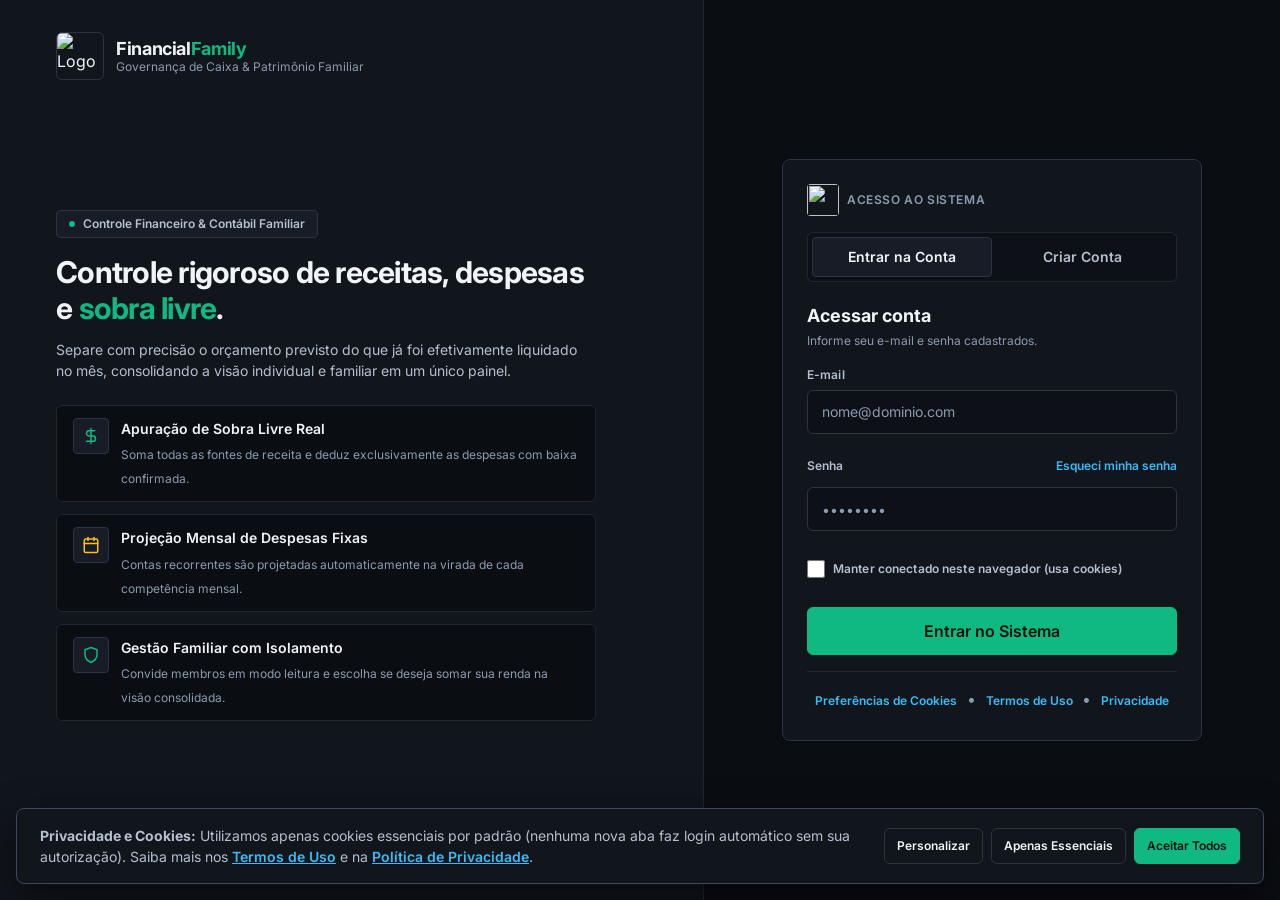
==== commit 2e0a9fe2: "feat(security): add 2FA (Email & TOTP RFC 6238), Terms/Privacy LGPD pages, and SQL injection hardeni" ====
--- a/src/main/resources/static/index.html
+++ b/src/main/resources/static/index.html
@@ -124,6 +124,10 @@
 
                         <div class="auth-cookie-footer">
                             <button type="button" class="btn-link-inline" id="btnAbrirCookiesAuth">Preferências de Cookies</button>
+                            <span class="legal-sep" aria-hidden="true">&bull;</span>
+                            <a href="/termos.html" target="_blank" rel="noopener noreferrer" class="btn-link-inline">Termos de Uso</a>
+                            <span class="legal-sep" aria-hidden="true">&bull;</span>
+                            <a href="/privacidade.html" target="_blank" rel="noopener noreferrer" class="btn-link-inline">Privacidade</a>
                         </div>
                     </form>
 
@@ -189,19 +193,40 @@
                         </div>
                     </form>
 
+                    <!-- 3b. Formulário de Verificação em 2 Fatores (2FA) -->
+                    <form id="formVerificar2Fa" class="auth-form hidden" aria-label="Verificação em 2 fatores">
+                        <div class="auth-form-header">
+                            <h2>Verificação em 2 Fatores</h2>
+                            <p id="twoFaPromptText">Digite o código de 6 dígitos para concluir seu acesso com segurança.</p>
+                        </div>
+
+                        <div class="form-group">
+                            <label for="inputCodigo2Fa">Código de Segurança (6 dígitos)</label>
+                            <input type="text" id="inputCodigo2Fa" class="input-code-6" required minlength="6" maxlength="6" pattern="[0-9]{6}" placeholder="000000" inputmode="numeric" autocomplete="one-time-code">
+                        </div>
+
+                        <button type="submit" class="btn btn-primary btn-block btn-lg" id="btnSubmit2Fa">
+                            Confirmar e Entrar
+                        </button>
+
+                        <div class="verify-actions">
+                            <button type="button" class="btn btn-outline btn-sm" id="btnVoltarLogin2Fa">Cancelar e Voltar</button>
+                        </div>
+                    </form>
+
                     <!-- 4. Formulário de Recuperação de Senha (Esqueci minha senha) -->
                     <form id="formEsqueciSenha" class="auth-form hidden" aria-label="Recuperar senha">
                         <div class="auth-form-header">
                             <h2>Recuperar Senha</h2>
-                            <p>Escolha um meio cadastrado para receber o link de redefinição de senha.</p>
+                            <p>Receba um link por e-mail ou um código de 6 dígitos por SMS no telefone cadastrado.</p>
                         </div>
 
                         <div class="form-group">
                             <label for="recCanal">Meio de Recuperação</label>
                             <select id="recCanal" required>
-                                <option value="EMAIL">E-mail principal cadastrado</option>
-                                <option value="EMAIL_RECUPERACAO">E-mail de recuperação</option>
-                                <option value="TELEFONE">Telefone cadastrado (envia link ao e-mail vinculado)</option>
+                                <option value="EMAIL">E-mail principal cadastrado (Link)</option>
+                                <option value="EMAIL_RECUPERACAO">E-mail de recuperação (Link)</option>
+                                <option value="TELEFONE">Telefone cadastrado (SMS código 6 dígitos)</option>
                             </select>
                         </div>
 
@@ -211,11 +236,11 @@
                         </div>
 
                         <button type="submit" class="btn btn-primary btn-block btn-lg" id="btnEnviarRecuperacao">
-                            Enviar Link de Recuperação
+                            Enviar Código / Link
                         </button>
 
                         <div class="verify-actions">
-                            <button type="button" class="btn btn-outline btn-sm" id="btnTenhoTokenReset">Já tenho o token</button>
+                            <button type="button" class="btn btn-outline btn-sm" id="btnTenhoTokenReset">Já tenho código/token</button>
                             <button type="button" class="btn btn-outline btn-sm" id="btnVoltarLoginEsqueci">Voltar ao Login</button>
                         </div>
                     </form>
@@ -224,12 +249,12 @@
                     <form id="formRedefinirSenha" class="auth-form hidden" aria-label="Redefinir senha">
                         <div class="auth-form-header">
                             <h2>Nova Senha</h2>
-                            <p>Informe o token recebido e defina sua nova senha de acesso.</p>
-                        </div>
-
-                        <div class="form-group">
-                            <label for="resetTokenInput">Token de Recuperação *</label>
-                            <input type="text" id="resetTokenInput" required placeholder="Cole o token ou acesse pelo link do e-mail">
+                            <p>Informe o código de 6 dígitos (SMS) ou token do e-mail e defina sua nova senha.</p>
+                        </div>
+
+                        <div class="form-group">
+                            <label for="resetTokenInput">Código SMS (6 dígitos) ou Token *</label>
+                            <input type="text" id="resetTokenInput" required placeholder="Ex.: 123456 ou token do link">
                         </div>
 
                         <div class="form-group">
@@ -284,7 +309,7 @@
                             <svg width="15" height="15" viewBox="0 0 24 24" fill="none" stroke="currentColor" stroke-width="2" aria-hidden="true"><rect x="3" y="3" width="7" height="7" rx="1"/><rect x="14" y="3" width="7" height="7" rx="1"/><rect x="14" y="14" width="7" height="7" rx="1"/><rect x="3" y="14" width="7" height="7" rx="1"/></svg>
                             <span>Painel Financeiro</span>
                         </button>
-                        <button type="button" class="nav-link" id="navFamiliaBtn">
+                        <button type="button" class="nav-link hidden" id="navFamiliaBtn">
                             <svg width="15" height="15" viewBox="0 0 24 24" fill="none" stroke="currentColor" stroke-width="2" aria-hidden="true"><path d="M17 21v-2a4 4 0 0 0-4-4H5a4 4 0 0 0-4 4v2"/><circle cx="9" cy="7" r="4"/><path d="M23 21v-2a4 4 0 0 0-3-3.87"/><path d="M16 3.13a4 4 0 0 1 0 7.75"/></svg>
                             <span>Família</span>
                         </button>
@@ -379,11 +404,11 @@
 
                 <article class="kpi-card kpi-balance" id="cardSobraLivre">
                     <div class="kpi-header">
-                        <span class="kpi-label">Sobra Livre Disponível</span>
+                        <span class="kpi-label">Sobra Livre (Prevista)</span>
                         <span class="status-pill status-LIMITE" id="badgeStatusFinanceiro">LIMITE</span>
                     </div>
                     <div class="kpi-value" id="kpiSaldoDisponivel">R$ 0,00</div>
-                    <div class="kpi-sub">Receita Total − Despesas Pagas</div>
+                    <div class="kpi-sub" id="kpiSaldoSubtexto">Receita Total − Despesas Previstas</div>
                 </article>
             </section>
 
@@ -504,15 +529,6 @@
              TELA 3: MÓDULO FAMÍLIA (VISÃO CONSOLIDADA)
              ========================================== -->
         <section id="familiaView" class="container main-content hidden" aria-label="Visão Consolidada da Família">
-            <!-- Notificação de Convites Recebidos Pendentes -->
-            <div id="boxConvitesRecebidos" class="panel invite-alert-panel hidden" role="region" aria-label="Convites familiares pendentes">
-                <div class="invite-alert-header">
-                    <h3>Convite Familiar Recebido</h3>
-                    <p class="panel-subtitle">Você foi convidado para integrar uma família no FinancialFamily</p>
-                </div>
-                <div id="listaConvitesRecebidos" class="income-list"></div>
-            </div>
-
             <!-- Estado Vazio -->
             <div id="estadoSemFamiliaAtiva" class="panel empty-family-panel hidden">
                 <div class="empty-family-content">
@@ -578,22 +594,41 @@
 
                     <article class="kpi-card kpi-balance">
                         <div class="kpi-header">
-                            <span class="kpi-label">Sobra Livre Familiar</span>
+                            <span class="kpi-label">Sobra Livre Familiar (Prevista)</span>
                             <span class="status-pill status-LIMITE" id="badgeFamStatus">LIMITE</span>
                         </div>
                         <div class="kpi-value" id="kpiFamSaldoDisponivel">R$ 0,00</div>
-                        <div class="kpi-sub">Renda Compartilhada − Despesas Pagas</div>
+                        <div class="kpi-sub" id="kpiFamSaldoSubtexto">Renda Compartilhada − Despesas Previstas</div>
                     </article>
                 </section>
 
-                <!-- Tabela de Despesas Familiares (Somente Leitura) -->
+                <!-- Distribuição de Gastos por Categoria (Família) -->
+                <section class="panel analytics-panel family-analytics-panel" aria-label="Distribuição de gastos familiares por categoria">
+                    <div class="panel-header-compact">
+                        <h3>Distribuição de Gastos por Categoria</h3>
+                        <p class="panel-subtitle">Participação de cada categoria nas despesas familiares compartilhadas do mês</p>
+                    </div>
+                    <div id="famCategoryBreakdown" class="category-bars">
+                        <div class="empty-state-sm">Nenhuma despesa familiar compartilhada neste mês para exibir por categoria.</div>
+                    </div>
+                </section>
+
+                <!-- Tabela de Despesas Familiares -->
                 <div class="panel">
                     <div class="panel-header">
                         <div>
                             <h2>Despesas Familiares do Mês</h2>
-                            <p class="panel-subtitle">Visão consolidada em modo <strong>Somente Leitura</strong> — membros nunca alteram ou apagam dados de outros</p>
-                        </div>
-                        <span class="badge badge-cat">Somente Leitura</span>
+                            <p class="panel-subtitle" id="subtituloDespesasFamilia">Visão consolidada em modo <strong>Somente Leitura</strong> — membros nunca alteram ou apagam dados de outros</p>
+                        </div>
+                        <span class="badge badge-cat" id="badgeModoFamilia">Somente Leitura</span>
+                    </div>
+
+                    <!-- Totais por Membro e Filtro por Responsável -->
+                    <div id="totaisPorMembroFamilia" class="family-member-totals hidden" aria-label="Total de despesas por membro"></div>
+
+                    <div class="filters-bar family-filters-bar hidden" id="barraFiltroResponsavelFamilia">
+                        <div class="filter-tabs" id="filtroResponsavelFamilia" role="group" aria-label="Filtrar despesas familiares por responsável"></div>
+                        <span class="income-meta" id="resumoTotalFiltradoFamilia"></span>
                     </div>
 
                     <div class="table-responsive">
@@ -607,6 +642,7 @@
                                     <th scope="col">Vencimento</th>
                                     <th scope="col">Tipo</th>
                                     <th scope="col" class="text-right">Valor</th>
+                                    <th scope="col" class="text-right hidden" id="thFamAcoes">Ações</th>
                                 </tr>
                             </thead>
                             <tbody id="tbodyDespesasFamilia">
@@ -765,6 +801,52 @@
                 </div>
             </div>
 
+            <!-- Seção de Verificação em 2 Fatores (2FA) -->
+            <div class="panel family-settings-panel" id="secaoSeguranca2Fa">
+                <div class="panel-header">
+                    <div>
+                        <h3>Verificação em 2 Fatores (2FA)</h3>
+                        <p class="panel-subtitle">Adicione uma segunda camada de proteção exigindo um código de 6 dígitos (via E-mail ou App Autenticador TOTP) a cada login</p>
+                    </div>
+                    <span class="badge badge-pendente" id="badgeStatus2Fa">Desativado</span>
+                </div>
+
+                <div class="twofa-controls-box">
+                    <div class="form-group" style="max-width: 380px; margin-bottom: var(--space-3);">
+                        <label for="twoFaSenhaAtualInput">Confirme sua senha atual para alterar o 2FA *</label>
+                        <input type="password" id="twoFaSenhaAtualInput" placeholder="Digite sua senha atual" autocomplete="current-password">
+                    </div>
+
+                    <div class="twofa-actions">
+                        <button type="button" class="btn btn-primary btn-sm" id="btnAtivar2FaEmail">
+                            Ativar 2FA via E-mail
+                        </button>
+                        <button type="button" class="btn btn-outline btn-sm" id="btnIniciarTotp">
+                            Configurar App Autenticador (TOTP)
+                        </button>
+                        <button type="button" class="btn btn-danger-ghost btn-sm hidden" id="btnDesativar2Fa">
+                            Desativar 2FA
+                        </button>
+                    </div>
+                </div>
+
+                <div id="boxSetupTotp" class="totp-setup-box hidden" aria-live="polite">
+                    <h4>Configurar Aplicativo Autenticador (Google Authenticator / Authy / Apple Senhas)</h4>
+                    <p class="panel-subtitle">1. Copie a chave secreta abaixo (ou abra o link no app autenticador) e crie a conta no seu aplicativo:</p>
+                    <div class="totp-secret-row">
+                        <code id="totpSecretCode" class="totp-secret-code">---</code>
+                        <button type="button" class="btn btn-outline btn-sm" id="btnCopiarSegredoTotp">Copiar Chave</button>
+                        <a id="linkOtpAuth" href="#" class="btn btn-outline btn-sm">Abrir no App</a>
+                    </div>
+                    <p class="panel-subtitle" style="margin-top: var(--space-3);">2. Digite sua senha atual acima e o código de 6 dígitos gerado pelo aplicativo para ativar:</p>
+                    <div class="inline-action-form" style="max-width: 420px; margin-top: var(--space-2);">
+                        <label for="inputCodigoConfirmarTotp" class="sr-only">Código de 6 dígitos do aplicativo autenticador</label>
+                        <input type="text" id="inputCodigoConfirmarTotp" minlength="6" maxlength="6" pattern="[0-9]{6}" inputmode="numeric" placeholder="Código 6 dígitos (ex.: 123456)">
+                        <button type="button" class="btn btn-primary btn-sm" id="btnConfirmarTotp">Confirmar e Ativar</button>
+                    </div>
+                </div>
+            </div>
+
             <!-- Seção de Configurações da Família & Membros -->
             <div class="panel family-settings-panel" id="secaoConfigFamilia">
                 <div class="panel-header">
@@ -774,16 +856,38 @@
                     </div>
                 </div>
 
-                <!-- Switch Acessível de Compartilhamento de Renda -->
-                <div class="family-switch-bar">
-                    <div class="family-switch-info">
-                        <strong id="lblSwitchRenda">Compartilhar minha renda na soma familiar</strong>
-                        <span>Quando ativado, suas receitas cadastradas entram no cálculo da Sobra Livre da Família.</span>
-                    </div>
-                    <label class="switch-toggle">
-                        <input type="checkbox" id="chkCompartilharMinhaRenda" aria-labelledby="lblSwitchRenda">
-                        <span class="switch-slider"></span>
-                    </label>
+                <!-- Notificação de Convites Recebidos Pendentes -->
+                <div id="boxConvitesRecebidos" class="invite-alert-panel hidden" style="margin-bottom: var(--space-4);" role="region" aria-label="Convites familiares pendentes">
+                    <div class="invite-alert-header">
+                        <h3>Convite Familiar Recebido</h3>
+                        <p class="panel-subtitle">Você foi convidado para integrar uma família no FinancialFamily</p>
+                    </div>
+                    <div id="listaConvitesRecebidos" class="income-list"></div>
+                </div>
+
+                <!-- Switches Acessíveis de Compartilhamento (Renda e Despesas) -->
+                <div class="family-switches-grid">
+                    <div class="family-switch-bar">
+                        <div class="family-switch-info">
+                            <strong id="lblSwitchRenda">Compartilhar minha renda na soma familiar</strong>
+                            <span>Quando ativado, suas receitas cadastradas entram no cálculo da Sobra Livre da Família.</span>
+                        </div>
+                        <label class="switch-toggle">
+                            <input type="checkbox" id="chkCompartilharMinhaRenda" aria-labelledby="lblSwitchRenda">
+                            <span class="switch-slider"></span>
+                        </label>
+                    </div>
+
+                    <div class="family-switch-bar">
+                        <div class="family-switch-info">
+                            <strong id="lblSwitchDespesas">Compartilhar minhas despesas na visão familiar</strong>
+                            <span>Quando desligado, suas despesas somem do consolidado dos outros membros e dos totais.</span>
+                        </div>
+                        <label class="switch-toggle">
+                            <input type="checkbox" id="chkCompartilharMinhasDespesas" aria-labelledby="lblSwitchDespesas">
+                            <span class="switch-slider"></span>
+                        </label>
+                    </div>
                 </div>
 
                 <div class="family-settings-grid">
@@ -1013,6 +1117,10 @@
                         <span><strong>Cookies de Persistência / Preferências</strong> — Permitem manter a sessão ativa ao marcar "Manter conectado" e lembrar suas preferências visuais.</span>
                     </label>
                 </div>
+                <p class="panel-subtitle">
+                    Consulte nossos <a href="/termos.html" target="_blank" rel="noopener noreferrer" class="legal-inline-link">Termos de Uso</a>
+                    e nossa <a href="/privacidade.html" target="_blank" rel="noopener noreferrer" class="legal-inline-link">Política de Privacidade (LGPD)</a>.
+                </p>
             </div>
             <div class="modal-footer">
                 <button type="button" class="btn btn-outline" id="btnSalvarCookiesEssenciais">Apenas Essenciais</button>
@@ -1024,7 +1132,11 @@
     <!-- Banner de Cookies -->
     <aside class="cookie-banner hidden" id="cookieBanner" role="region" aria-label="Aviso de Cookies">
         <div class="cookie-banner-content">
-            <p><strong>Privacidade e Cookies:</strong> Utilizamos apenas cookies essenciais por padrão. Nenhuma nova aba faz login automático sem sua autorização expressa.</p>
+            <p>
+                <strong>Privacidade e Cookies:</strong> Utilizamos apenas cookies essenciais por padrão (nenhuma nova aba faz login automático sem sua autorização). Saiba mais nos
+                <a href="/termos.html" target="_blank" rel="noopener noreferrer" class="legal-inline-link">Termos de Uso</a> e na
+                <a href="/privacidade.html" target="_blank" rel="noopener noreferrer" class="legal-inline-link">Política de Privacidade</a>.
+            </p>
             <div class="cookie-banner-actions">
                 <button type="button" class="btn btn-outline btn-sm" id="btnCookiePersonalizar">Personalizar</button>
                 <button type="button" class="btn btn-outline btn-sm" id="btnCookieEssenciais">Apenas Essenciais</button>
--- a/src/main/resources/static/styles.css
+++ b/src/main/resources/static/styles.css
@@ -1455,6 +1455,67 @@
     align-items: start;
 }
 
+.family-switches-grid {
+    display: grid;
+    grid-template-columns: repeat(2, minmax(0, 1fr));
+    gap: var(--space-3);
+    margin-bottom: var(--space-4);
+}
+
+.family-switches-grid .family-switch-bar {
+    margin-bottom: 0;
+}
+
+.family-analytics-panel {
+    margin-bottom: var(--space-4);
+}
+
+.family-member-totals {
+    display: grid;
+    grid-template-columns: repeat(auto-fill, minmax(220px, 1fr));
+    gap: var(--space-3);
+    margin-bottom: var(--space-3);
+}
+
+.family-member-total-card {
+    background-color: var(--bg-control);
+    border: 1px solid var(--border-subtle);
+    border-radius: var(--radius-md);
+    padding: var(--space-2) var(--space-3);
+    display: flex;
+    flex-direction: column;
+    gap: 0.25rem;
+}
+
+.family-member-total-top {
+    display: flex;
+    align-items: center;
+    justify-content: space-between;
+    gap: var(--space-2);
+    font-size: var(--text-xs);
+    font-weight: 600;
+    color: var(--text-secondary);
+}
+
+.family-member-total-val {
+    font-size: var(--text-base);
+    font-weight: 700;
+    color: var(--text-primary);
+    font-variant-numeric: tabular-nums;
+}
+
+.family-member-total-meta {
+    font-size: var(--text-xs);
+    color: var(--text-muted);
+    font-variant-numeric: tabular-nums;
+}
+
+.family-filters-bar {
+    justify-content: space-between;
+    align-items: center;
+    margin-bottom: var(--space-3);
+}
+
 .family-switch-bar {
     display: flex;
     align-items: center;
@@ -1971,6 +2032,12 @@
 
     .user-profile-pill {
         justify-content: space-between;
+    }
+}
+
+@media (max-width: 768px) {
+    .family-switches-grid {
+        grid-template-columns: 1fr;
     }
 }
 
@@ -2038,6 +2105,85 @@
     border-radius: var(--radius-md);
 }
 
+.legal-sep {
+    color: var(--text-muted);
+    margin: 0 0.35rem;
+}
+
+.legal-inline-link {
+    color: var(--accent-secondary);
+    text-decoration: underline;
+    font-weight: 600;
+}
+
+.legal-inline-link:hover {
+    color: var(--accent-primary);
+}
+
+.legal-content h3 {
+    font-size: var(--text-base);
+    color: var(--text-primary);
+    margin: var(--space-5) 0 var(--space-2);
+}
+
+.legal-content p,
+.legal-content li {
+    font-size: var(--text-sm);
+    color: var(--text-secondary);
+    line-height: 1.7;
+}
+
+.legal-content ul {
+    padding-left: 1.25rem;
+    margin: var(--space-2) 0;
+}
+
+.legal-content a {
+    color: var(--accent-secondary);
+    text-decoration: underline;
+}
+
+/* 2FA & TOTP Setup */
+.twofa-actions {
+    display: flex;
+    flex-wrap: wrap;
+    gap: var(--space-2);
+}
+
+.totp-setup-box {
+    margin-top: var(--space-4);
+    padding: var(--space-4);
+    background-color: var(--bg-control);
+    border: 1px solid var(--border-strong);
+    border-radius: var(--radius-md);
+}
+
+.totp-setup-box h4 {
+    font-size: var(--text-sm);
+    color: var(--text-primary);
+    margin-bottom: var(--space-2);
+}
+
+.totp-secret-row {
+    display: flex;
+    align-items: center;
+    flex-wrap: wrap;
+    gap: var(--space-2);
+    margin-top: var(--space-2);
+}
+
+.totp-secret-code {
+    background-color: var(--bg-canvas);
+    border: 1px solid var(--border-default);
+    border-radius: var(--radius-sm);
+    padding: 0.45rem 0.75rem;
+    font-family: ui-monospace, SFMono-Regular, Menlo, Monaco, Consolas, monospace;
+    font-size: var(--text-sm);
+    color: var(--accent-secondary);
+    letter-spacing: 0.08em;
+    user-select: all;
+}
+
 /* ==========================================================================
    ETAPA 6 — RESPEITO A PREFERS-REDUCED-MOTION (WCAG 2.3.3)
    ========================================================================== */
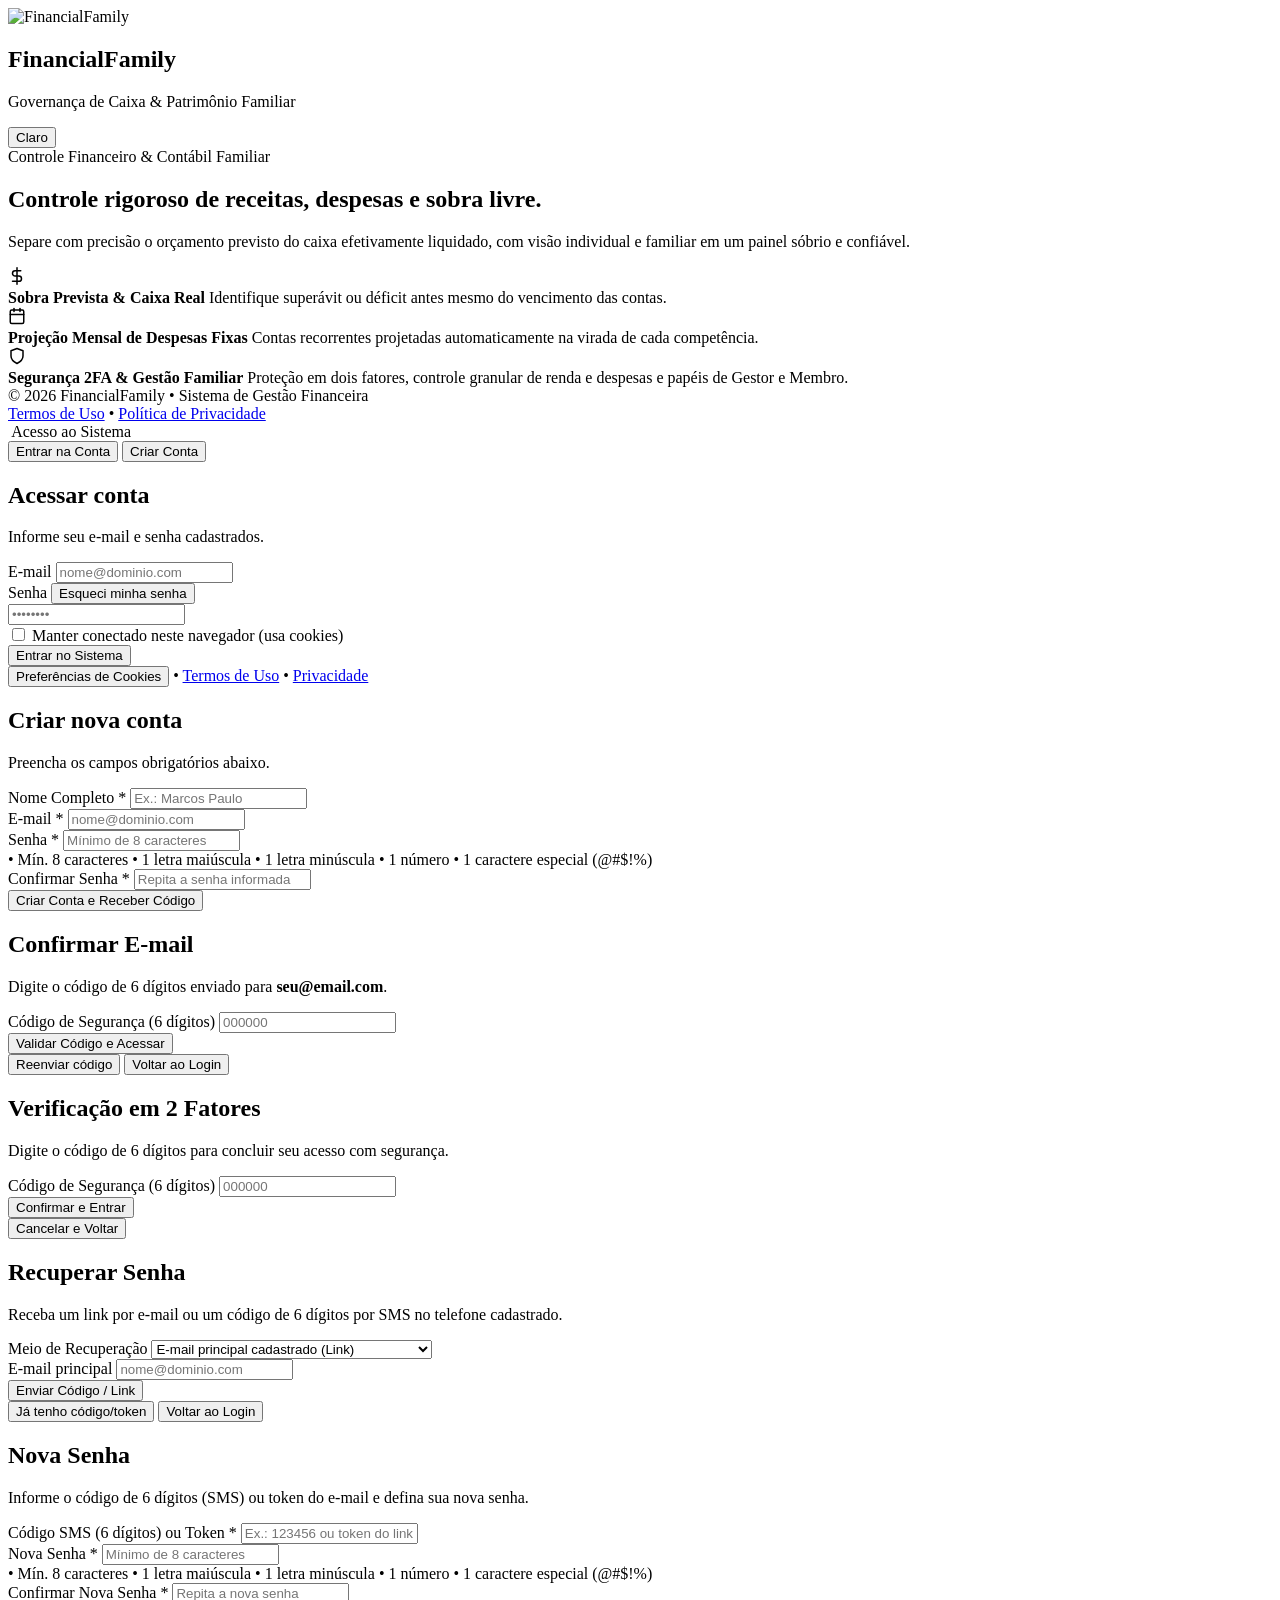
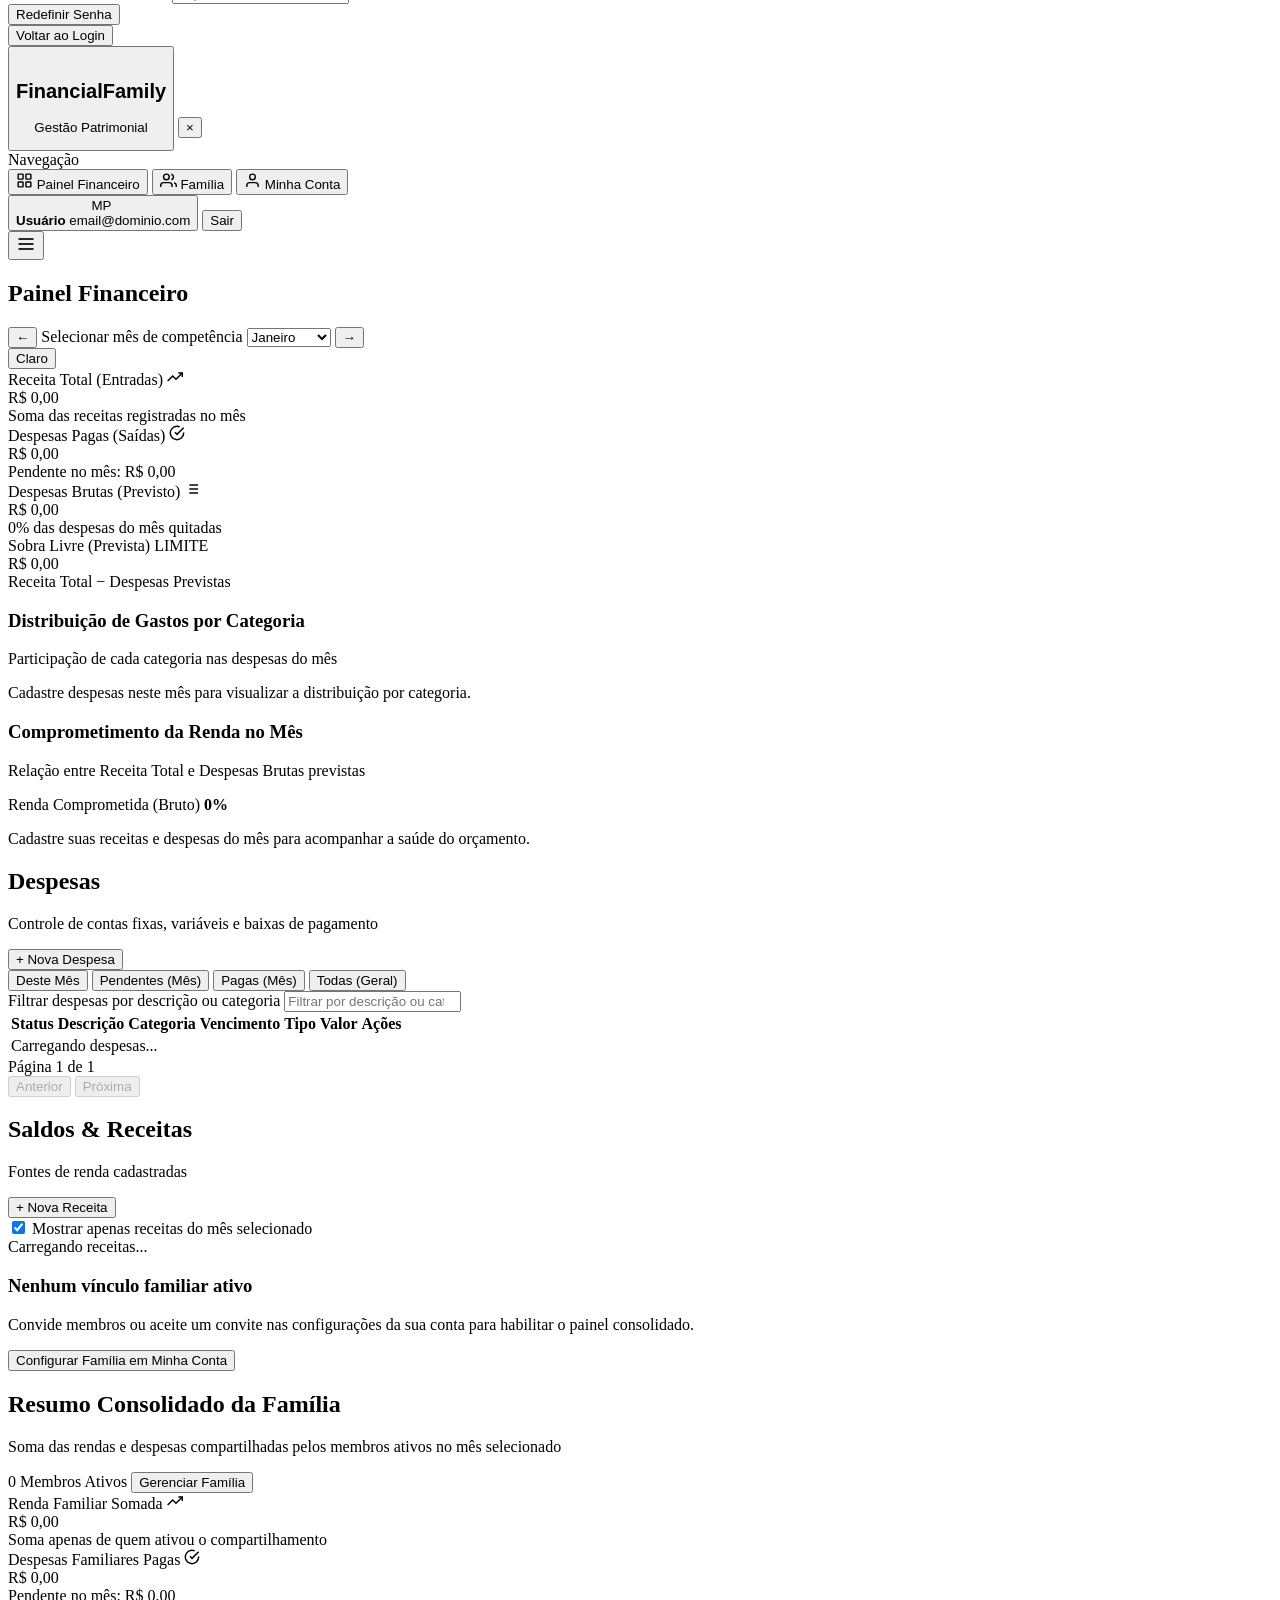
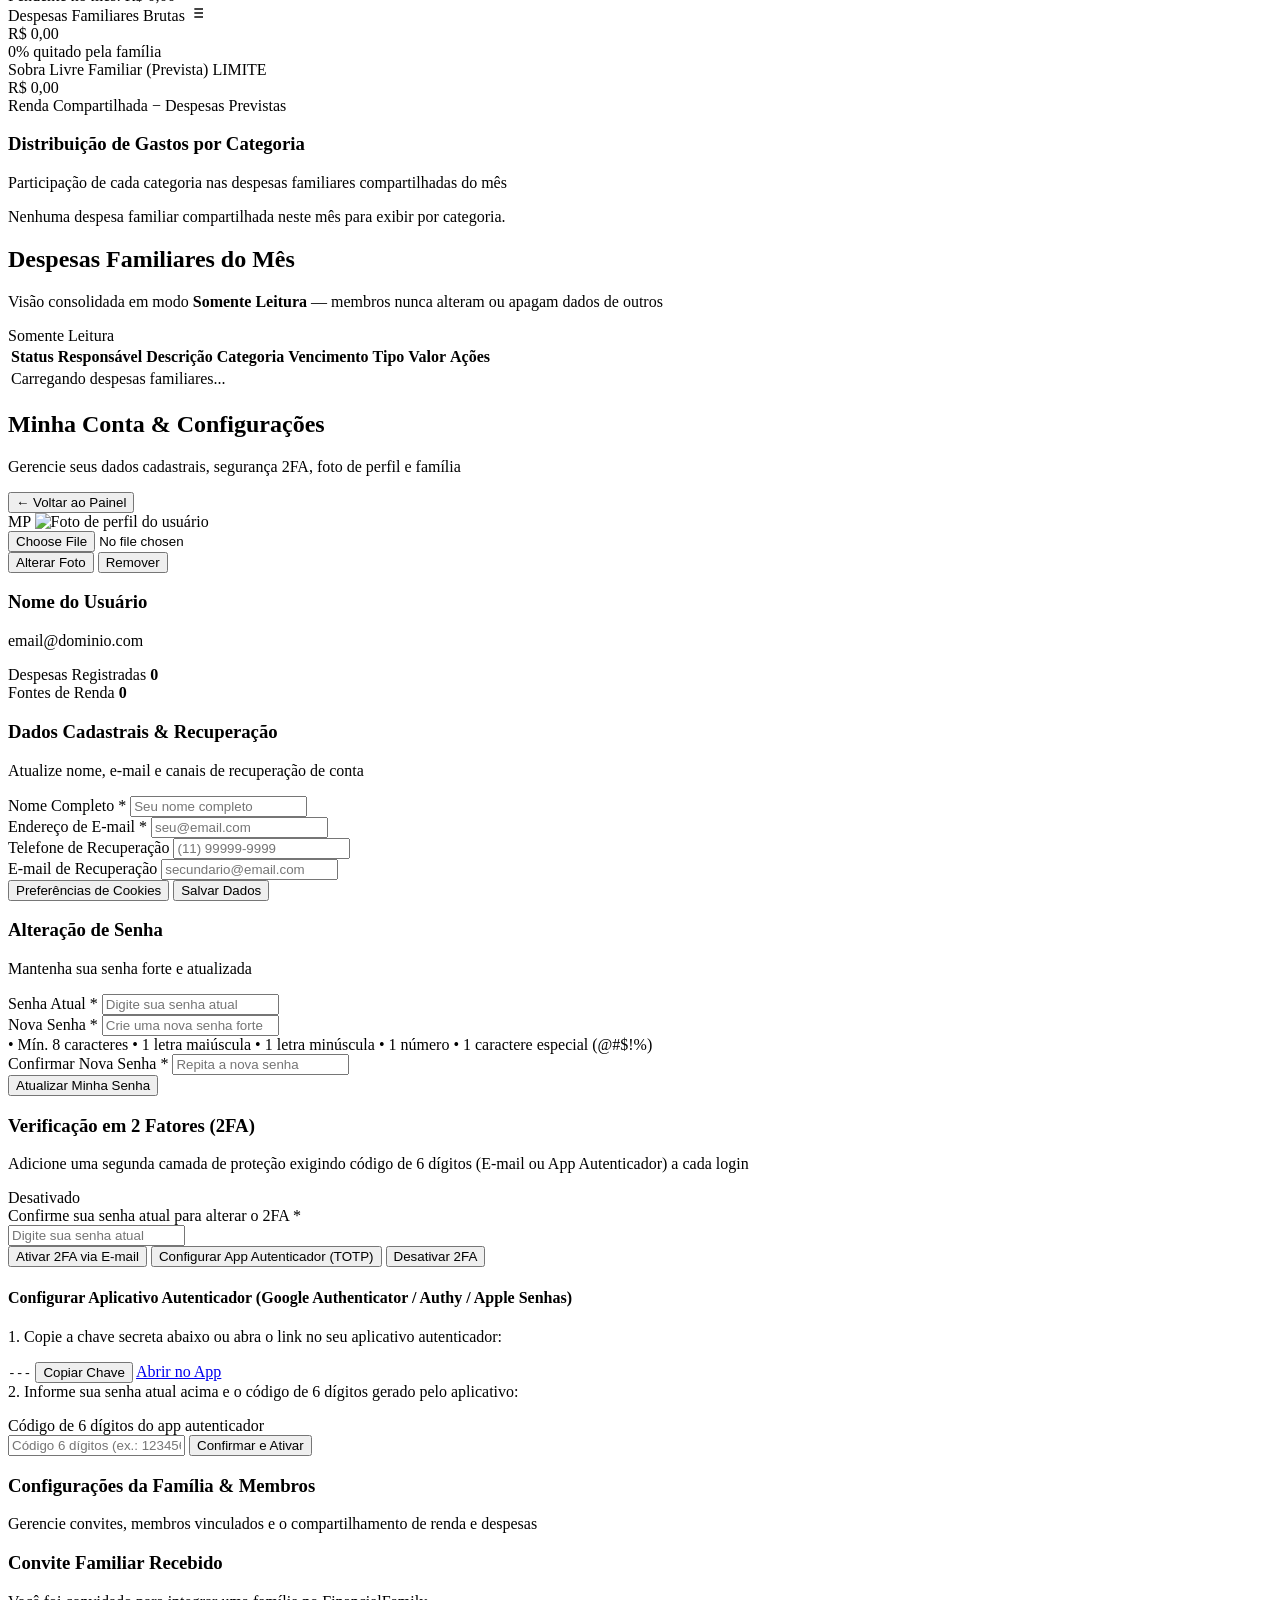
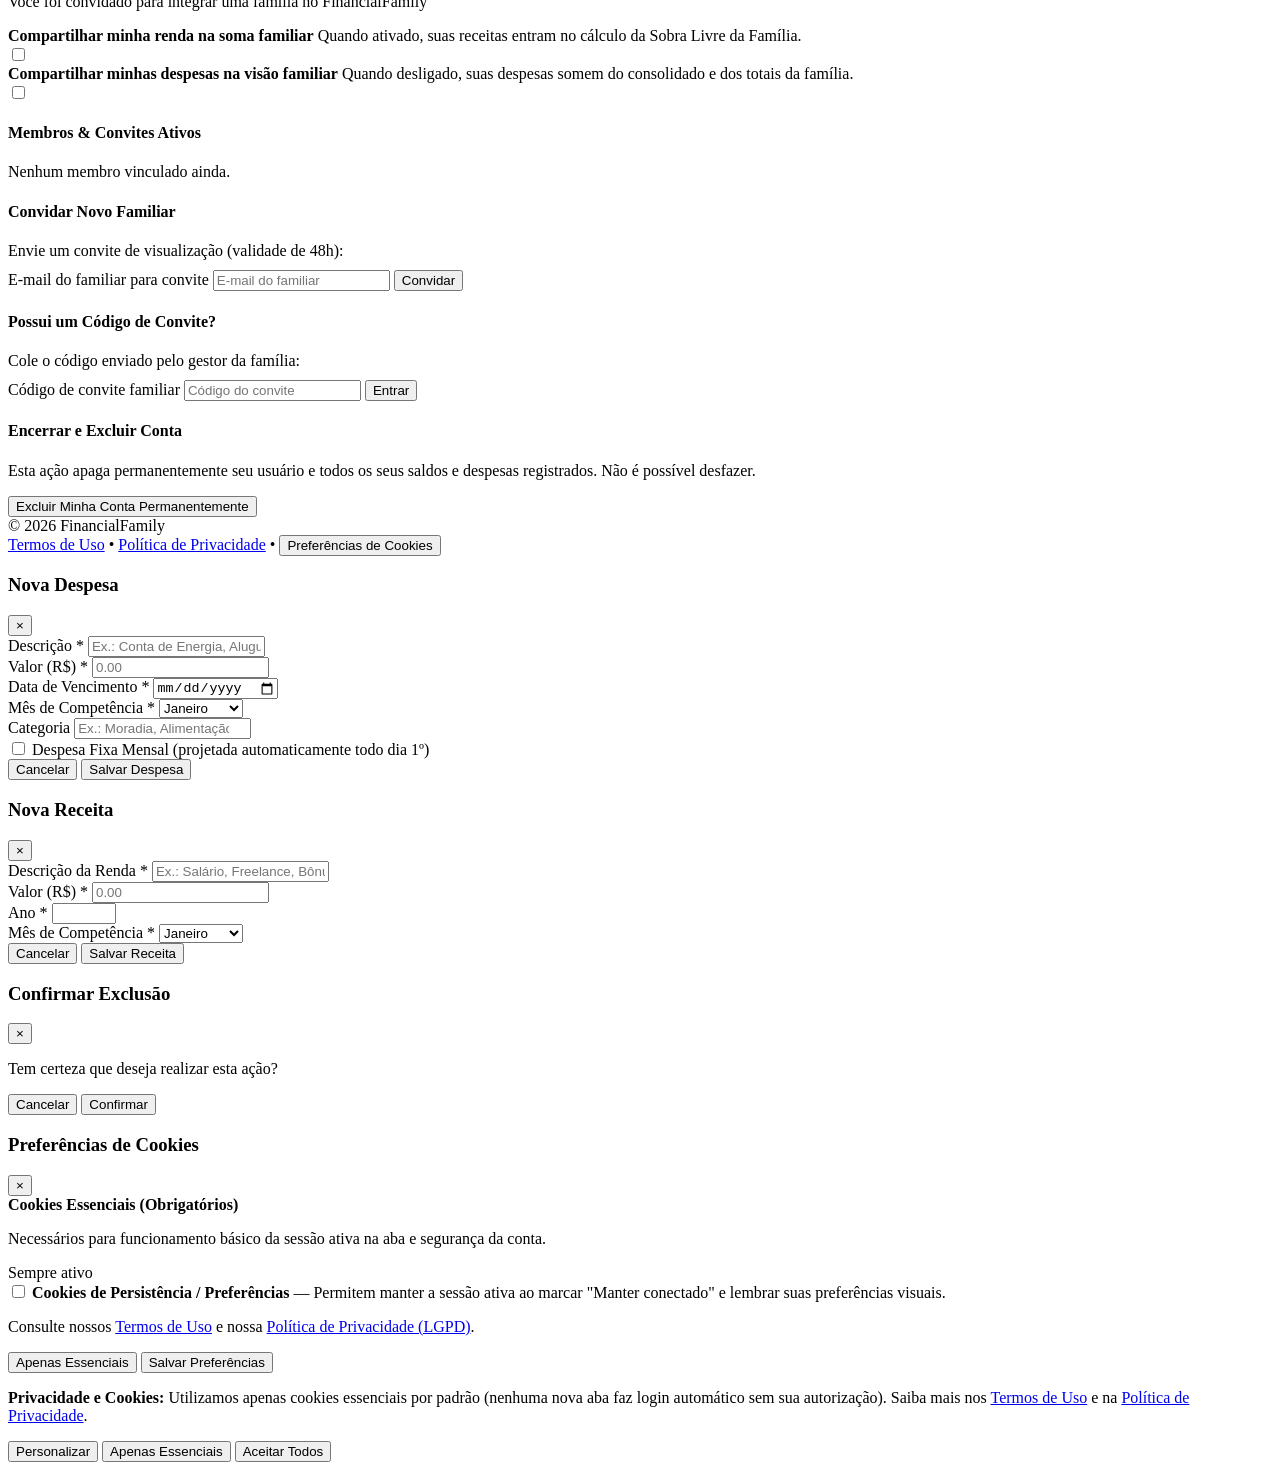
==== commit 45a2e7b1: "feat(ui-v2.0.0): restructure frontend with ui-ux-pro-max design system (Sidebar Shell, Dark/Light mo" ====
--- a/src/main/resources/static/index.html
+++ b/src/main/resources/static/index.html
@@ -1,63 +1,61 @@
 <!DOCTYPE html>
-<html lang="pt-BR">
+<html lang="pt-BR" data-theme="dark">
 <head>
     <meta charset="UTF-8">
     <meta name="viewport" content="width=device-width, initial-scale=1.0">
     <title>Gestão</title>
-    <link rel="icon" type="image/png" sizes="32x32" href="/favicon-32x32.png?v=2">
-    <link rel="icon" type="image/png" sizes="256x256" href="/logo.png?v=2">
-    <link rel="shortcut icon" href="/favicon.ico?v=2">
-    <link rel="apple-touch-icon" href="/logo.png?v=2">
-    <link rel="preconnect" href="https://fonts.googleapis.com">
-    <link rel="preconnect" href="https://fonts.gstatic.com" crossorigin>
-    <link href="https://fonts.googleapis.com/css2?family=Inter:wght@400;500;600;700&display=swap" rel="stylesheet">
-    <link rel="stylesheet" href="styles.css">
+    <link rel="icon" type="image/png" sizes="32x32" href="/favicon-32x32.png">
+    <link rel="icon" href="/favicon.ico" sizes="any">
+    <link rel="apple-touch-icon" href="/logo.png">
+    <link rel="stylesheet" href="/styles.css">
 </head>
 <body>
-
     <!-- ==========================================
-         TELA 1: AUTENTICAÇÃO (LOGIN, CADASTRO E VERIFICAÇÃO)
+         TELA 1: AUTENTICAÇÃO (LOGIN, CADASTRO, 2FA, RECUPERAÇÃO)
          ========================================== -->
-    <div id="authScreen" class="auth-wrapper">
-        <div class="auth-Split">
-            <!-- Apresentação Institucional do Produto -->
-            <aside class="auth-hero" aria-label="Sobre o sistema FinancialFamily">
-                <div class="auth-hero-brand">
-                    <img src="/logo.png" alt="Logo FinancialFamily" class="brand-logo-lg">
-                    <div class="brand-wordmark">
-                        <span class="wordmark-main">Financial<span class="wordmark-accent">Family</span></span>
-                        <span class="wordmark-tag">Governança de Caixa &amp; Patrimônio Familiar</span>
-                    </div>
+    <div id="authScreen" class="auth-screen">
+        <div class="auth-split">
+            <aside class="auth-hero" aria-label="Apresentação do FinancialFamily">
+                <div class="auth-hero-top">
+                    <div class="brand-hero">
+                        <img src="/logo.png" alt="FinancialFamily" class="brand-logo">
+                        <div>
+                            <h1 class="brand-title">Financial<span class="wordmark-accent">Family</span></h1>
+                            <p class="brand-subtitle">Governança de Caixa &amp; Patrimônio Familiar</p>
+                        </div>
+                    </div>
+                    <button type="button" class="btn-theme-toggle" data-theme-toggle aria-label="Alternar tema claro e escuro">
+                        <span class="theme-icon" aria-hidden="true"></span>
+                        <span class="theme-label">Claro</span>
+                    </button>
                 </div>
 
                 <div class="auth-hero-content">
-                    <div class="hero-pill-badge">
-                        <span class="hero-pill-dot" aria-hidden="true"></span>
-                        <span>Controle Financeiro &amp; Contábil Familiar</span>
-                    </div>
-                    <h1>Controle rigoroso de receitas, despesas e <span class="text-gradient-gold">sobra livre</span>.</h1>
-                    <p class="hero-lead">
-                        Separe com precisão o orçamento previsto do que já foi efetivamente liquidado no mês, consolidando a visão individual e familiar em um único painel.
-                    </p>
+                    <div class="hero-badge">
+                        <span class="hero-badge-dot" aria-hidden="true"></span>
+                        Controle Financeiro &amp; Contábil Familiar
+                    </div>
+                    <h2>Controle rigoroso de receitas, despesas e <span class="hero-highlight">sobra livre</span>.</h2>
+                    <p>Separe com precisão o orçamento previsto do caixa efetivamente liquidado, com visão individual e familiar em um painel sóbrio e confiável.</p>
 
                     <div class="hero-features">
                         <div class="hero-feature-item">
                             <div class="feature-icon-box" aria-hidden="true">
-                                <svg width="18" height="18" viewBox="0 0 24 24" fill="none" stroke="currentColor" stroke-width="2" stroke-linecap="round" stroke-linejoin="round"><path d="M12 2v20M17 5H9.5a3.5 3.5 0 0 0 0 7h5a3.5 3.5 0 0 1 0 7H6"/></svg>
+                                <svg width="18" height="18" viewBox="0 0 24 24" fill="none" stroke="currentColor" stroke-width="2" stroke-linecap="round" stroke-linejoin="round"><line x1="12" y1="1" x2="12" y2="23"/><path d="M17 5H9.5a3.5 3.5 0 0 0 0 7h5a3.5 3.5 0 0 1 0 7H6"/></svg>
                             </div>
                             <div>
-                                <strong>Apuração de Sobra Livre Real</strong>
-                                <span>Soma todas as fontes de receita e deduz exclusivamente as despesas com baixa confirmada.</span>
+                                <strong>Sobra Prevista &amp; Caixa Real</strong>
+                                <span>Identifique superávit ou déficit antes mesmo do vencimento das contas.</span>
                             </div>
                         </div>
 
                         <div class="hero-feature-item">
-                            <div class="feature-icon-box gold" aria-hidden="true">
+                            <div class="feature-icon-box" aria-hidden="true">
                                 <svg width="18" height="18" viewBox="0 0 24 24" fill="none" stroke="currentColor" stroke-width="2" stroke-linecap="round" stroke-linejoin="round"><rect x="3" y="4" width="18" height="18" rx="2" ry="2"/><line x1="16" y1="2" x2="16" y2="6"/><line x1="8" y1="2" x2="8" y2="6"/><line x1="3" y1="10" x2="21" y2="10"/></svg>
                             </div>
                             <div>
                                 <strong>Projeção Mensal de Despesas Fixas</strong>
-                                <span>Contas recorrentes são projetadas automaticamente na virada de cada competência mensal.</span>
+                                <span>Contas recorrentes projetadas automaticamente na virada de cada competência.</span>
                             </div>
                         </div>
 
@@ -66,8 +64,8 @@
                                 <svg width="18" height="18" viewBox="0 0 24 24" fill="none" stroke="currentColor" stroke-width="2" stroke-linecap="round" stroke-linejoin="round"><path d="M12 22s8-4 8-10V5l-8-3-8 3v7c0 6 8 10 8 10z"/></svg>
                             </div>
                             <div>
-                                <strong>Gestão Familiar com Isolamento</strong>
-                                <span>Convide membros em modo leitura e escolha se deseja somar sua renda na visão consolidada.</span>
+                                <strong>Segurança 2FA &amp; Gestão Familiar</strong>
+                                <span>Proteção em dois fatores, controle granular de renda e despesas e papéis de Gestor e Membro.</span>
                             </div>
                         </div>
                     </div>
@@ -75,10 +73,14 @@
 
                 <div class="auth-hero-footer">
                     <span>&copy; 2026 FinancialFamily &bull; Sistema de Gestão Financeira</span>
+                    <div class="footer-legal-links">
+                        <a href="/termos.html" target="_blank" rel="noopener noreferrer" class="legal-inline-link">Termos de Uso</a>
+                        <span class="legal-sep" aria-hidden="true">&bull;</span>
+                        <a href="/privacidade.html" target="_blank" rel="noopener noreferrer" class="legal-inline-link">Política de Privacidade</a>
+                    </div>
                 </div>
             </aside>
 
-            <!-- Card de Acesso -->
             <main class="auth-card-container" aria-label="Autenticação de usuário">
                 <div class="auth-card">
                     <div class="auth-card-brand-top">
@@ -91,7 +93,7 @@
                         <button type="button" class="auth-tab" id="tabRegisterBtn" role="tab" aria-selected="false" aria-controls="formRegister">Criar Conta</button>
                     </div>
 
-                    <!-- 1. Formulário de Login -->
+                    <!-- 1. Login -->
                     <form id="formLogin" class="auth-form" role="tabpanel" aria-labelledby="tabLoginBtn">
                         <div class="auth-form-header">
                             <h2>Acessar conta</h2>
@@ -131,7 +133,7 @@
                         </div>
                     </form>
 
-                    <!-- 2. Formulário de Cadastro -->
+                    <!-- 2. Cadastro -->
                     <form id="formRegister" class="auth-form hidden" role="tabpanel" aria-labelledby="tabRegisterBtn">
                         <div class="auth-form-header">
                             <h2>Criar nova conta</h2>
@@ -152,11 +154,11 @@
                             <label for="regSenha">Senha *</label>
                             <input type="password" id="regSenha" required minlength="8" maxlength="100" placeholder="Mínimo de 8 caracteres" autocomplete="new-password" aria-describedby="regPwdRules">
                             <div class="pwd-rules" id="regPwdRules" aria-live="polite">
-                                <span class="pwd-rule" data-rule="len">• Mín. 8 caracteres</span>
-                                <span class="pwd-rule" data-rule="upper">• 1 letra maiúscula</span>
-                                <span class="pwd-rule" data-rule="lower">• 1 letra minúscula</span>
-                                <span class="pwd-rule" data-rule="num">• 1 número</span>
-                                <span class="pwd-rule" data-rule="spec">• 1 caractere especial (@#$!%)</span>
+                                <span class="pwd-rule" data-rule="len">&bull; Mín. 8 caracteres</span>
+                                <span class="pwd-rule" data-rule="upper">&bull; 1 letra maiúscula</span>
+                                <span class="pwd-rule" data-rule="lower">&bull; 1 letra minúscula</span>
+                                <span class="pwd-rule" data-rule="num">&bull; 1 número</span>
+                                <span class="pwd-rule" data-rule="spec">&bull; 1 caractere especial (@#$!%)</span>
                             </div>
                         </div>
 
@@ -171,7 +173,7 @@
                         </button>
                     </form>
 
-                    <!-- 3. Formulário de Verificação de Código por E-mail -->
+                    <!-- 3. Verificação de E-mail -->
                     <form id="formVerifyEmail" class="auth-form hidden" aria-label="Verificação de código por e-mail">
                         <div class="auth-form-header">
                             <h2>Confirmar E-mail</h2>
@@ -193,7 +195,7 @@
                         </div>
                     </form>
 
-                    <!-- 3b. Formulário de Verificação em 2 Fatores (2FA) -->
+                    <!-- 3b. Verificação 2FA -->
                     <form id="formVerificar2Fa" class="auth-form hidden" aria-label="Verificação em 2 fatores">
                         <div class="auth-form-header">
                             <h2>Verificação em 2 Fatores</h2>
@@ -214,7 +216,7 @@
                         </div>
                     </form>
 
-                    <!-- 4. Formulário de Recuperação de Senha (Esqueci minha senha) -->
+                    <!-- 4. Esqueci minha senha -->
                     <form id="formEsqueciSenha" class="auth-form hidden" aria-label="Recuperar senha">
                         <div class="auth-form-header">
                             <h2>Recuperar Senha</h2>
@@ -245,7 +247,7 @@
                         </div>
                     </form>
 
-                    <!-- 5. Formulário de Redefinição de Senha -->
+                    <!-- 5. Redefinir senha -->
                     <form id="formRedefinirSenha" class="auth-form hidden" aria-label="Redefinir senha">
                         <div class="auth-form-header">
                             <h2>Nova Senha</h2>
@@ -261,11 +263,11 @@
                             <label for="resetNovaSenha">Nova Senha *</label>
                             <input type="password" id="resetNovaSenha" required minlength="8" maxlength="100" placeholder="Mínimo de 8 caracteres" autocomplete="new-password" aria-describedby="resetPwdRules">
                             <div class="pwd-rules" id="resetPwdRules" aria-live="polite">
-                                <span class="pwd-rule" data-rule="len">• Mín. 8 caracteres</span>
-                                <span class="pwd-rule" data-rule="upper">• 1 letra maiúscula</span>
-                                <span class="pwd-rule" data-rule="lower">• 1 letra minúscula</span>
-                                <span class="pwd-rule" data-rule="num">• 1 número</span>
-                                <span class="pwd-rule" data-rule="spec">• 1 caractere especial (@#$!%)</span>
+                                <span class="pwd-rule" data-rule="len">&bull; Mín. 8 caracteres</span>
+                                <span class="pwd-rule" data-rule="upper">&bull; 1 letra maiúscula</span>
+                                <span class="pwd-rule" data-rule="lower">&bull; 1 letra minúscula</span>
+                                <span class="pwd-rule" data-rule="num">&bull; 1 número</span>
+                                <span class="pwd-rule" data-rule="spec">&bull; 1 caractere especial (@#$!%)</span>
                             </div>
                         </div>
 
@@ -289,662 +291,633 @@
     </div>
 
     <!-- ==========================================
-         APLICAÇÃO AUTENTICADA
+         APLICAÇÃO AUTENTICADA (APP SHELL: SIDEBAR + TOPBAR LIMPA)
          ========================================== -->
-    <div id="appScreen" class="hidden">
-        <!-- Cabeçalho Superior Semântico -->
-        <header class="topbar">
-            <div class="container topbar-inner">
-                <div class="topbar-left">
+    <div id="appScreen" class="app-shell hidden">
+        <div id="sidebarBackdrop" class="sidebar-backdrop hidden" aria-hidden="true"></div>
+
+        <!-- Sidebar Lateral Fixa (248px) / Drawer Mobile -->
+        <aside id="appSidebar" class="app-sidebar" aria-label="Menu lateral de navegação">
+            <div class="sidebar-top">
+                <div class="sidebar-brand-row">
                     <button type="button" class="brand-btn" id="brandHomeLink" aria-label="Ir para o Painel Financeiro">
                         <img src="/logo.png" alt="" class="brand-logo" aria-hidden="true">
                         <div>
                             <h1>Financial<span class="wordmark-accent">Family</span></h1>
-                            <p>Gestão Patrimonial &amp; Caixa</p>
+                            <p>Gestão Patrimonial</p>
                         </div>
                     </button>
-
+                    <button type="button" class="btn-icon sidebar-close-btn" id="btnCloseSidebar" aria-label="Fechar menu lateral">&times;</button>
+                </div>
+
+                <div>
+                    <div class="sidebar-nav-section-label">Navegação</div>
                     <nav class="main-nav" aria-label="Navegação Principal">
                         <button type="button" class="nav-link active" id="navDashboardBtn" aria-current="page">
-                            <svg width="15" height="15" viewBox="0 0 24 24" fill="none" stroke="currentColor" stroke-width="2" aria-hidden="true"><rect x="3" y="3" width="7" height="7" rx="1"/><rect x="14" y="3" width="7" height="7" rx="1"/><rect x="14" y="14" width="7" height="7" rx="1"/><rect x="3" y="14" width="7" height="7" rx="1"/></svg>
+                            <svg width="17" height="17" viewBox="0 0 24 24" fill="none" stroke="currentColor" stroke-width="2" aria-hidden="true"><rect x="3" y="3" width="7" height="7" rx="1"/><rect x="14" y="3" width="7" height="7" rx="1"/><rect x="14" y="14" width="7" height="7" rx="1"/><rect x="3" y="14" width="7" height="7" rx="1"/></svg>
                             <span>Painel Financeiro</span>
                         </button>
                         <button type="button" class="nav-link hidden" id="navFamiliaBtn">
-                            <svg width="15" height="15" viewBox="0 0 24 24" fill="none" stroke="currentColor" stroke-width="2" aria-hidden="true"><path d="M17 21v-2a4 4 0 0 0-4-4H5a4 4 0 0 0-4 4v2"/><circle cx="9" cy="7" r="4"/><path d="M23 21v-2a4 4 0 0 0-3-3.87"/><path d="M16 3.13a4 4 0 0 1 0 7.75"/></svg>
+                            <svg width="17" height="17" viewBox="0 0 24 24" fill="none" stroke="currentColor" stroke-width="2" aria-hidden="true"><path d="M17 21v-2a4 4 0 0 0-4-4H5a4 4 0 0 0-4 4v2"/><circle cx="9" cy="7" r="4"/><path d="M23 21v-2a4 4 0 0 0-3-3.87"/><path d="M16 3.13a4 4 0 0 1 0 7.75"/></svg>
                             <span>Família</span>
                         </button>
                         <button type="button" class="nav-link" id="navAccountBtn">
-                            <svg width="15" height="15" viewBox="0 0 24 24" fill="none" stroke="currentColor" stroke-width="2" aria-hidden="true"><path d="M20 21v-2a4 4 0 0 0-4-4H8a4 4 0 0 0-4 4v2"/><circle cx="12" cy="7" r="4"/></svg>
+                            <svg width="17" height="17" viewBox="0 0 24 24" fill="none" stroke="currentColor" stroke-width="2" aria-hidden="true"><path d="M20 21v-2a4 4 0 0 0-4-4H8a4 4 0 0 0-4 4v2"/><circle cx="12" cy="7" r="4"/></svg>
                             <span>Minha Conta</span>
                         </button>
                     </nav>
                 </div>
-
-                <div class="topbar-controls">
-                    <div class="month-selector-wrap" id="monthSelectorBar">
-                        <button type="button" id="btnPrevMes" class="btn-icon" aria-label="Mês anterior" title="Mês anterior">&#8592;</button>
-                        <label for="selectMesGlobal" class="sr-only">Selecionar mês de competência</label>
-                        <select id="selectMesGlobal" class="select-mes">
-                            <option value="janeiro">Janeiro</option>
-                            <option value="fevereiro">Fevereiro</option>
-                            <option value="marco">Março</option>
-                            <option value="abril">Abril</option>
-                            <option value="maio">Maio</option>
-                            <option value="junho">Junho</option>
-                            <option value="julho">Julho</option>
-                            <option value="agosto">Agosto</option>
-                            <option value="setembro">Setembro</option>
-                            <option value="outubro">Outubro</option>
-                            <option value="novembro">Novembro</option>
-                            <option value="dezembro">Dezembro</option>
-                        </select>
-                        <button type="button" id="btnNextMes" class="btn-icon" aria-label="Próximo mês" title="Próximo mês">&#8594;</button>
-                    </div>
-
-                    <div class="user-profile-pill">
-                        <button type="button" class="user-profile-trigger" id="btnAbrirMinhaConta" aria-label="Abrir configurações da Minha Conta">
-                            <div class="user-avatar" id="userAvatar">
-                                <span id="userAvatarInitials">MP</span>
-                                <img id="userAvatarImg" src="" alt="" class="avatar-img hidden">
-                            </div>
-                            <div class="user-details">
-                                <span class="user-name" id="userNameDisplay">Usuário</span>
-                                <span class="user-email" id="userEmailDisplay">Minha Conta</span>
-                            </div>
+            </div>
+
+            <div class="sidebar-bottom">
+                <div class="sidebar-user-card">
+                    <button type="button" class="sidebar-user-trigger" id="btnPerfilRapido" aria-label="Abrir Minha Conta">
+                        <div class="user-avatar" id="userAvatarContainer">
+                            <span id="userAvatarInitials">MP</span>
+                            <img id="userAvatarImg" src="" alt="" class="avatar-img hidden">
+                        </div>
+                        <div class="user-info">
+                            <strong id="userNameDisplay">Usuário</strong>
+                            <span id="userEmailDisplay">email@dominio.com</span>
+                        </div>
+                    </button>
+                    <button type="button" class="btn btn-danger-ghost btn-sm" id="btnLogout">Sair</button>
+                </div>
+            </div>
+        </aside>
+
+        <!-- Área Principal -->
+        <div class="app-workspace">
+            <header class="topbar">
+                <div class="container topbar-inner">
+                    <div class="topbar-left">
+                        <button type="button" class="btn-icon mobile-menu-btn" id="btnOpenSidebar" aria-label="Abrir menu de navegação" aria-controls="appSidebar" aria-expanded="false">
+                            <svg width="20" height="20" viewBox="0 0 24 24" fill="none" stroke="currentColor" stroke-width="2" aria-hidden="true"><line x1="3" y1="6" x2="21" y2="6"/><line x1="3" y1="12" x2="21" y2="12"/><line x1="3" y1="18" x2="21" y2="18"/></svg>
                         </button>
-                        <button type="button" id="btnLogout" class="btn btn-danger-ghost btn-sm" aria-label="Sair da conta">
-                            Sair
+                        <h2 class="topbar-page-title" id="topbarPageTitle">Painel Financeiro</h2>
+                    </div>
+
+                    <div class="topbar-controls">
+                        <div class="month-selector-wrap" id="monthSelectorBar">
+                            <button type="button" id="btnPrevMes" class="btn-icon" aria-label="Mês anterior" title="Mês anterior">&#8592;</button>
+                            <label for="selectMesGlobal" class="sr-only">Selecionar mês de competência</label>
+                            <select id="selectMesGlobal" class="select-mes">
+                                <option value="janeiro">Janeiro</option>
+                                <option value="fevereiro">Fevereiro</option>
+                                <option value="marco">Março</option>
+                                <option value="abril">Abril</option>
+                                <option value="maio">Maio</option>
+                                <option value="junho">Junho</option>
+                                <option value="julho">Julho</option>
+                                <option value="agosto">Agosto</option>
+                                <option value="setembro">Setembro</option>
+                                <option value="outubro">Outubro</option>
+                                <option value="novembro">Novembro</option>
+                                <option value="dezembro">Dezembro</option>
+                            </select>
+                            <button type="button" id="btnNextMes" class="btn-icon" aria-label="Próximo mês" title="Próximo mês">&#8594;</button>
+                        </div>
+
+                        <button type="button" class="btn-theme-toggle" data-theme-toggle aria-label="Alternar tema claro e escuro">
+                            <span class="theme-icon" aria-hidden="true"></span>
+                            <span class="theme-label">Claro</span>
                         </button>
                     </div>
                 </div>
-            </div>
-        </header>
-
-        <!-- ==========================================
-             TELA 2: PAINEL FINANCEIRO (DASHBOARD)
-             ========================================== -->
-        <main id="dashboardView" class="container main-content" aria-label="Painel Financeiro Individual">
-            <!-- Cards de Resumo com Hierarquia Clara -->
-            <section class="summary-grid" aria-label="Indicadores financeiros do mês">
-                <article class="kpi-card kpi-income">
-                    <div class="kpi-header">
-                        <span class="kpi-label">Receita Total (Entradas)</span>
-                        <span class="kpi-icon-box income-box" aria-hidden="true">
-                            <svg width="16" height="16" viewBox="0 0 24 24" fill="none" stroke="currentColor" stroke-width="2.2" stroke-linecap="round" stroke-linejoin="round"><polyline points="23 6 13.5 15.5 8.5 10.5 1 18"/><polyline points="17 6 23 6 23 12"/></svg>
-                        </span>
-                    </div>
-                    <div class="kpi-value" id="kpiReceitaTotal">R$ 0,00</div>
-                    <div class="kpi-sub">Soma das receitas registradas no mês</div>
-                </article>
-
-                <article class="kpi-card kpi-paid">
-                    <div class="kpi-header">
-                        <span class="kpi-label">Despesas Pagas (Saídas)</span>
-                        <span class="kpi-icon-box paid-box" aria-hidden="true">
-                            <svg width="16" height="16" viewBox="0 0 24 24" fill="none" stroke="currentColor" stroke-width="2.2" stroke-linecap="round" stroke-linejoin="round"><path d="M22 11.08V12a10 10 0 1 1-5.93-9.14"/><polyline points="22 4 12 14.01 9 11.01"/></svg>
-                        </span>
-                    </div>
-                    <div class="kpi-value" id="kpiDespesasPagas">R$ 0,00</div>
-                    <div class="kpi-sub" id="kpiFaltaPagar">Pendente no mês: R$ 0,00</div>
-                </article>
-
-                <article class="kpi-card kpi-gross">
-                    <div class="kpi-header">
-                        <span class="kpi-label">Despesas Brutas (Previsto)</span>
-                        <span class="kpi-icon-box gross-box" aria-hidden="true">
-                            <svg width="16" height="16" viewBox="0 0 24 24" fill="none" stroke="currentColor" stroke-width="2.2" stroke-linecap="round" stroke-linejoin="round"><line x1="8" y1="6" x2="21" y2="6"/><line x1="8" y1="12" x2="21" y2="12"/><line x1="8" y1="18" x2="21" y2="18"/><line x1="3" y1="6" x2="3.01" y2="6"/><line x1="3" y1="12" x2="3.01" y2="12"/><line x1="3" y1="18" x2="3.01" y2="18"/></svg>
-                        </span>
-                    </div>
-                    <div class="kpi-value" id="kpiDespesasBrutas">R$ 0,00</div>
-                    <div class="progress-wrap" role="progressbar" aria-label="Progresso de quitação das despesas" aria-valuemin="0" aria-valuemax="100">
-                        <div class="progress-bar" id="progressPagas" style="width: 0%"></div>
-                    </div>
-                    <div class="kpi-sub" id="kpiProgressoTexto">0% das despesas do mês quitadas</div>
-                </article>
-
-                <article class="kpi-card kpi-balance" id="cardSobraLivre">
-                    <div class="kpi-header">
-                        <span class="kpi-label">Sobra Livre (Prevista)</span>
-                        <span class="status-pill status-LIMITE" id="badgeStatusFinanceiro">LIMITE</span>
-                    </div>
-                    <div class="kpi-value" id="kpiSaldoDisponivel">R$ 0,00</div>
-                    <div class="kpi-sub" id="kpiSaldoSubtexto">Receita Total − Despesas Previstas</div>
-                </article>
-            </section>
-
-            <!-- Análise por Categoria e Comprometimento -->
-            <section class="analytics-grid" aria-label="Análise orçamentária do mês">
-                <div class="panel analytics-panel">
-                    <div class="panel-header-compact">
-                        <h3>Distribuição de Gastos por Categoria</h3>
-                        <p class="panel-subtitle">Participação de cada categoria nas despesas do mês</p>
-                    </div>
-                    <div id="categoryBreakdown" class="category-bars">
-                        <div class="empty-state-sm">Cadastre despesas neste mês para visualizar a distribuição por categoria.</div>
-                    </div>
-                </div>
-
-                <div class="panel analytics-panel">
-                    <div class="panel-header-compact">
-                        <h3>Comprometimento da Renda no Mês</h3>
-                        <p class="panel-subtitle">Relação entre Receita Total e Despesas Brutas previstas</p>
-                    </div>
-                    <div class="health-meter-box">
-                        <div class="health-stat-row">
-                            <span>Renda Comprometida (Bruto)</span>
-                            <strong id="lblComprometimento">0%</strong>
-                        </div>
-                        <div class="progress-wrap progress-lg" role="progressbar" aria-label="Percentual de comprometimento da renda" aria-valuemin="0" aria-valuemax="100">
-                            <div class="progress-bar" id="barComprometimento" style="width: 0%"></div>
-                        </div>
-                        <p class="kpi-sub" id="txtSaudeRecomendacao">
-                            Mantenha suas despesas brutas abaixo de 80% da receita para preservar margem de segurança.
-                        </p>
-                    </div>
-                </div>
-            </section>
-
-            <!-- Grid Principal: Despesas e Saldos -->
-            <section class="workspace-grid" aria-label="Lançamentos financeiros">
-                <!-- Coluna Esquerda: Despesas -->
-                <div class="panel">
+            </header>
+
+            <!-- TELA 2: PAINEL FINANCEIRO -->
+            <main id="dashboardView" class="container main-content" aria-label="Painel Financeiro">
+                <section class="summary-grid" aria-label="Resumo financeiro do mês">
+                    <article class="kpi-card kpi-income">
+                        <div class="kpi-header">
+                            <span class="kpi-label">Receita Total (Entradas)</span>
+                            <span class="kpi-icon-box income-box" aria-hidden="true">
+                                <svg width="16" height="16" viewBox="0 0 24 24" fill="none" stroke="currentColor" stroke-width="2.2"><polyline points="23 6 13.5 15.5 8.5 10.5 1 18"/><polyline points="17 6 23 6 23 12"/></svg>
+                            </span>
+                        </div>
+                        <div class="kpi-value" id="kpiReceitaTotal">R$ 0,00</div>
+                        <div class="kpi-sub">Soma das receitas registradas no mês</div>
+                    </article>
+
+                    <article class="kpi-card kpi-paid">
+                        <div class="kpi-header">
+                            <span class="kpi-label">Despesas Pagas (Saídas)</span>
+                            <span class="kpi-icon-box paid-box" aria-hidden="true">
+                                <svg width="16" height="16" viewBox="0 0 24 24" fill="none" stroke="currentColor" stroke-width="2.2"><path d="M22 11.08V12a10 10 0 1 1-5.93-9.14"/><polyline points="22 4 12 14.01 9 11.01"/></svg>
+                            </span>
+                        </div>
+                        <div class="kpi-value" id="kpiDespesasPagas">R$ 0,00</div>
+                        <div class="kpi-sub" id="kpiFaltaPagar">Pendente no mês: R$ 0,00</div>
+                    </article>
+
+                    <article class="kpi-card kpi-gross">
+                        <div class="kpi-header">
+                            <span class="kpi-label">Despesas Brutas (Previsto)</span>
+                            <span class="kpi-icon-box gross-box" aria-hidden="true">
+                                <svg width="16" height="16" viewBox="0 0 24 24" fill="none" stroke="currentColor" stroke-width="2.2"><line x1="8" y1="6" x2="21" y2="6"/><line x1="8" y1="12" x2="21" y2="12"/><line x1="8" y1="18" x2="21" y2="18"/><line x1="3" y1="6" x2="3.01" y2="6"/><line x1="3" y1="12" x2="3.01" y2="12"/><line x1="3" y1="18" x2="3.01" y2="18"/></svg>
+                            </span>
+                        </div>
+                        <div class="kpi-value" id="kpiDespesasBrutas">R$ 0,00</div>
+                        <div class="progress-wrap" role="progressbar" aria-label="Progresso de quitação das despesas" aria-valuemin="0" aria-valuemax="100">
+                            <div class="progress-bar" id="progressPagas" style="width: 0%"></div>
+                        </div>
+                        <div class="kpi-sub" id="kpiProgressoTexto">0% das despesas do mês quitadas</div>
+                    </article>
+
+                    <article class="kpi-card kpi-balance" id="cardSobraLivre">
+                        <div class="kpi-header">
+                            <span class="kpi-label">Sobra Livre (Prevista)</span>
+                            <span class="status-pill status-LIMITE" id="badgeStatusFinanceiro">LIMITE</span>
+                        </div>
+                        <div class="kpi-value" id="kpiSaldoDisponivel">R$ 0,00</div>
+                        <div class="kpi-sub" id="kpiSaldoSubtexto">Receita Total &minus; Despesas Previstas</div>
+                    </article>
+                </section>
+
+                <section class="analytics-grid" aria-label="Análise orçamentária do mês">
+                    <div class="panel">
+                        <div class="panel-header-compact">
+                            <h3>Distribuição de Gastos por Categoria</h3>
+                            <p class="panel-subtitle">Participação de cada categoria nas despesas do mês</p>
+                        </div>
+                        <div id="categoryBreakdown" class="category-bars">
+                            <div class="empty-state-sm">Cadastre despesas neste mês para visualizar a distribuição por categoria.</div>
+                        </div>
+                    </div>
+
+                    <div class="panel">
+                        <div class="panel-header-compact">
+                            <h3>Comprometimento da Renda no Mês</h3>
+                            <p class="panel-subtitle">Relação entre Receita Total e Despesas Brutas previstas</p>
+                        </div>
+                        <div>
+                            <div class="health-stat-row">
+                                <span>Renda Comprometida (Bruto)</span>
+                                <strong id="lblComprometimento">0%</strong>
+                            </div>
+                            <div class="progress-wrap progress-lg" role="progressbar" aria-label="Percentual de comprometimento da renda" aria-valuemin="0" aria-valuemax="100">
+                                <div class="progress-bar" id="barComprometimento" style="width: 0%"></div>
+                            </div>
+                            <p class="kpi-sub" id="txtSaudeRecomendacao">Cadastre suas receitas e despesas do mês para acompanhar a saúde do orçamento.</p>
+                        </div>
+                    </div>
+                </section>
+
+                <section class="workspace-grid" aria-label="Lançamentos financeiros">
+                    <div class="panel">
+                        <div class="panel-header">
+                            <div>
+                                <h2>Despesas</h2>
+                                <p class="panel-subtitle">Controle de contas fixas, variáveis e baixas de pagamento</p>
+                            </div>
+                            <button type="button" class="btn btn-primary" id="btnNovaDespesa">+ Nova Despesa</button>
+                        </div>
+
+                        <div class="filters-bar">
+                            <div class="filter-tabs" role="group" aria-label="Filtrar despesas">
+                                <button type="button" class="filter-btn active" data-filter="mes">Deste Mês</button>
+                                <button type="button" class="filter-btn" data-filter="pendentes">Pendentes (Mês)</button>
+                                <button type="button" class="filter-btn" data-filter="pagas">Pagas (Mês)</button>
+                                <button type="button" class="filter-btn" data-filter="todas">Todas (Geral)</button>
+                            </div>
+                            <div class="search-wrap">
+                                <label for="inputBuscaDespesa" class="sr-only">Filtrar despesas por descrição ou categoria</label>
+                                <input type="search" id="inputBuscaDespesa" placeholder="Filtrar por descrição ou categoria..." class="input-search">
+                            </div>
+                        </div>
+
+                        <div class="table-responsive">
+                            <table class="data-table" aria-label="Tabela de despesas pessoais">
+                                <thead>
+                                    <tr>
+                                        <th scope="col">Status</th>
+                                        <th scope="col">Descrição</th>
+                                        <th scope="col">Categoria</th>
+                                        <th scope="col">Vencimento</th>
+                                        <th scope="col">Tipo</th>
+                                        <th scope="col" class="text-right">Valor</th>
+                                        <th scope="col" class="text-right">Ações</th>
+                                    </tr>
+                                </thead>
+                                <tbody id="tbodyDespesas">
+                                    <tr><td colspan="7" class="empty-state">Carregando despesas...</td></tr>
+                                </tbody>
+                            </table>
+                        </div>
+
+                        <div class="pagination-bar">
+                            <span id="infoPaginacao">Página 1 de 1</span>
+                            <div class="action-group">
+                                <button type="button" class="btn btn-outline btn-sm" id="btnPrevPage" disabled>Anterior</button>
+                                <button type="button" class="btn btn-outline btn-sm" id="btnNextPage" disabled>Próxima</button>
+                            </div>
+                        </div>
+                    </div>
+
+                    <div class="panel">
+                        <div class="panel-header">
+                            <div>
+                                <h2>Saldos &amp; Receitas</h2>
+                                <p class="panel-subtitle">Fontes de renda cadastradas</p>
+                            </div>
+                            <button type="button" class="btn btn-success" id="btnNovoSaldo">+ Nova Receita</button>
+                        </div>
+
+                        <div class="filters-bar">
+                            <label class="checkbox-inline">
+                                <input type="checkbox" id="chkApenasSaldosMes" checked>
+                                <span>Mostrar apenas receitas do mês selecionado</span>
+                            </label>
+                        </div>
+
+                        <div id="listaSaldos" class="income-list">
+                            <div class="empty-state">Carregando receitas...</div>
+                        </div>
+                    </div>
+                </section>
+            </main>
+
+            <!-- TELA 3: MÓDULO FAMÍLIA -->
+            <section id="familiaView" class="container main-content hidden" aria-label="Visão Consolidada da Família">
+                <div id="estadoSemFamiliaAtiva" class="panel hidden">
                     <div class="panel-header">
                         <div>
-                            <h2>Despesas</h2>
-                            <p class="panel-subtitle">Controle de contas fixas, variáveis e baixas de pagamento</p>
-                        </div>
-                        <button type="button" class="btn btn-primary" id="btnNovaDespesa">
-                            + Nova Despesa
-                        </button>
-                    </div>
-
-                    <div class="filters-bar">
-                        <div class="filter-tabs" role="tablist" aria-label="Filtrar despesas por status">
-                            <button type="button" class="tab-btn active" role="tab" aria-selected="true" data-filter="mes">Deste Mês</button>
-                            <button type="button" class="tab-btn" role="tab" aria-selected="false" data-filter="pendentes">Pendentes (Mês)</button>
-                            <button type="button" class="tab-btn" role="tab" aria-selected="false" data-filter="pagas">Pagas (Mês)</button>
-                            <button type="button" class="tab-btn" role="tab" aria-selected="false" data-filter="todas">Todas (Geral)</button>
-                        </div>
-                        <label for="inputBuscaDespesa" class="sr-only">Buscar despesa por descrição ou categoria</label>
-                        <input type="search" id="inputBuscaDespesa" class="input-search" placeholder="Filtrar por descrição ou categoria...">
-                    </div>
-
-                    <div class="table-responsive">
-                        <table class="data-table" aria-label="Lista de despesas">
-                            <thead>
-                                <tr>
-                                    <th scope="col">Status</th>
-                                    <th scope="col">Descrição</th>
-                                    <th scope="col">Categoria</th>
-                                    <th scope="col">Vencimento</th>
-                                    <th scope="col">Tipo</th>
-                                    <th scope="col" class="text-right">Valor</th>
-                                    <th scope="col" class="text-right">Ações</th>
-                                </tr>
-                            </thead>
-                            <tbody id="tbodyDespesas">
-                                <tr>
-                                    <td colspan="7" class="empty-state">Carregando despesas...</td>
-                                </tr>
-                            </tbody>
-                        </table>
-                    </div>
-
-                    <div class="pagination-bar" id="paginationBar">
-                        <span id="pageInfo" aria-live="polite">Página 1 de 1</span>
-                        <div class="pagination-actions">
-                            <button type="button" class="btn btn-outline btn-sm" id="btnPrevPage" disabled>Anterior</button>
-                            <button type="button" class="btn btn-outline btn-sm" id="btnNextPage" disabled>Próxima</button>
-                        </div>
-                    </div>
-                </div>
-
-                <!-- Coluna Direita: Saldos & Receitas -->
-                <div class="panel">
+                            <h3>Nenhum vínculo familiar ativo</h3>
+                            <p class="panel-subtitle">Convide membros ou aceite um convite nas configurações da sua conta para habilitar o painel consolidado.</p>
+                        </div>
+                        <button type="button" class="btn btn-primary" id="btnIrConfigurarFamilia">Configurar Família em Minha Conta</button>
+                    </div>
+                </div>
+
+                <div id="painelConsolidadoFamilia" class="hidden">
+                    <div class="family-consolidated-header">
+                        <div>
+                            <h2>Resumo Consolidado da Família</h2>
+                            <p class="panel-subtitle">Soma das rendas e despesas compartilhadas pelos membros ativos no mês selecionado</p>
+                        </div>
+                        <div class="action-group">
+                            <span class="badge badge-paga" id="badgeTotalMembrosFamilia">0 Membros Ativos</span>
+                            <button type="button" class="btn btn-outline btn-sm" id="btnGerenciarFamilia">Gerenciar Família</button>
+                        </div>
+                    </div>
+
+                    <section class="summary-grid" aria-label="Indicadores consolidados da família">
+                        <article class="kpi-card kpi-income">
+                            <div class="kpi-header">
+                                <span class="kpi-label">Renda Familiar Somada</span>
+                                <span class="kpi-icon-box income-box" aria-hidden="true">
+                                    <svg width="16" height="16" viewBox="0 0 24 24" fill="none" stroke="currentColor" stroke-width="2.2"><polyline points="23 6 13.5 15.5 8.5 10.5 1 18"/><polyline points="17 6 23 6 23 12"/></svg>
+                                </span>
+                            </div>
+                            <div class="kpi-value" id="kpiFamReceitaTotal">R$ 0,00</div>
+                            <div class="kpi-sub">Soma apenas de quem ativou o compartilhamento</div>
+                        </article>
+
+                        <article class="kpi-card kpi-paid">
+                            <div class="kpi-header">
+                                <span class="kpi-label">Despesas Familiares Pagas</span>
+                                <span class="kpi-icon-box paid-box" aria-hidden="true">
+                                    <svg width="16" height="16" viewBox="0 0 24 24" fill="none" stroke="currentColor" stroke-width="2.2"><path d="M22 11.08V12a10 10 0 1 1-5.93-9.14"/><polyline points="22 4 12 14.01 9 11.01"/></svg>
+                                </span>
+                            </div>
+                            <div class="kpi-value" id="kpiFamDespesasPagas">R$ 0,00</div>
+                            <div class="kpi-sub" id="kpiFamFaltaPagar">Pendente no mês: R$ 0,00</div>
+                        </article>
+
+                        <article class="kpi-card kpi-gross">
+                            <div class="kpi-header">
+                                <span class="kpi-label">Despesas Familiares Brutas</span>
+                                <span class="kpi-icon-box gross-box" aria-hidden="true">
+                                    <svg width="16" height="16" viewBox="0 0 24 24" fill="none" stroke="currentColor" stroke-width="2.2"><line x1="8" y1="6" x2="21" y2="6"/><line x1="8" y1="12" x2="21" y2="12"/><line x1="8" y1="18" x2="21" y2="18"/><line x1="3" y1="6" x2="3.01" y2="6"/><line x1="3" y1="12" x2="3.01" y2="12"/><line x1="3" y1="18" x2="3.01" y2="18"/></svg>
+                                </span>
+                            </div>
+                            <div class="kpi-value" id="kpiFamDespesasBrutas">R$ 0,00</div>
+                            <div class="progress-wrap" role="progressbar" aria-label="Progresso de quitação familiar" aria-valuemin="0" aria-valuemax="100">
+                                <div class="progress-bar" id="progressFamPagas" style="width: 0%"></div>
+                            </div>
+                            <div class="kpi-sub" id="kpiFamProgressoTexto">0% quitado pela família</div>
+                        </article>
+
+                        <article class="kpi-card kpi-balance">
+                            <div class="kpi-header">
+                                <span class="kpi-label">Sobra Livre Familiar (Prevista)</span>
+                                <span class="status-pill status-LIMITE" id="badgeFamStatus">LIMITE</span>
+                            </div>
+                            <div class="kpi-value" id="kpiFamSaldoDisponivel">R$ 0,00</div>
+                            <div class="kpi-sub" id="kpiFamSaldoSubtexto">Renda Compartilhada &minus; Despesas Previstas</div>
+                        </article>
+                    </section>
+
+                    <section class="panel family-analytics-panel" aria-label="Distribuição de gastos familiares por categoria">
+                        <div class="panel-header-compact">
+                            <h3>Distribuição de Gastos por Categoria</h3>
+                            <p class="panel-subtitle">Participação de cada categoria nas despesas familiares compartilhadas do mês</p>
+                        </div>
+                        <div id="famCategoryBreakdown" class="category-bars">
+                            <div class="empty-state-sm">Nenhuma despesa familiar compartilhada neste mês para exibir por categoria.</div>
+                        </div>
+                    </section>
+
+                    <div class="panel">
+                        <div class="panel-header">
+                            <div>
+                                <h2>Despesas Familiares do Mês</h2>
+                                <p class="panel-subtitle" id="subtituloDespesasFamilia">Visão consolidada em modo <strong>Somente Leitura</strong> — membros nunca alteram ou apagam dados de outros</p>
+                            </div>
+                            <span class="badge badge-cat" id="badgeModoFamilia">Somente Leitura</span>
+                        </div>
+
+                        <div id="totaisPorMembroFamilia" class="family-member-totals hidden" aria-label="Total de despesas por membro"></div>
+
+                        <div class="filters-bar hidden" id="barraFiltroResponsavelFamilia">
+                            <div class="filter-tabs" id="filtroResponsavelFamilia" role="group" aria-label="Filtrar despesas familiares por responsável"></div>
+                            <span class="income-meta" id="resumoTotalFiltradoFamilia"></span>
+                        </div>
+
+                        <div class="table-responsive">
+                            <table class="data-table" aria-label="Lista de despesas familiares consolidadas">
+                                <thead>
+                                    <tr>
+                                        <th scope="col">Status</th>
+                                        <th scope="col">Responsável</th>
+                                        <th scope="col">Descrição</th>
+                                        <th scope="col">Categoria</th>
+                                        <th scope="col">Vencimento</th>
+                                        <th scope="col">Tipo</th>
+                                        <th scope="col" class="text-right">Valor</th>
+                                        <th scope="col" class="text-right hidden" id="thFamAcoes">Ações</th>
+                                    </tr>
+                                </thead>
+                                <tbody id="tbodyDespesasFamilia">
+                                    <tr><td colspan="7" class="empty-state">Carregando despesas familiares...</td></tr>
+                                </tbody>
+                            </table>
+                        </div>
+                    </div>
+                </div>
+            </section>
+
+            <!-- TELA 4: MINHA CONTA & CONFIGURAÇÕES -->
+            <section id="accountView" class="container main-content hidden" aria-label="Minha Conta e Configurações">
+                <div class="account-page-header">
+                    <div>
+                        <h2>Minha Conta &amp; Configurações</h2>
+                        <p class="panel-subtitle">Gerencie seus dados cadastrais, segurança 2FA, foto de perfil e família</p>
+                    </div>
+                    <button type="button" class="btn btn-outline btn-sm" id="btnVoltarPainel">&#8592; Voltar ao Painel</button>
+                </div>
+
+                <div class="panel account-hero-card">
+                    <div class="account-hero-left">
+                        <div class="avatar-upload-wrapper">
+                            <div class="user-avatar user-avatar-xl" id="perfilAvatarContainer">
+                                <span id="perfilAvatarLg">MP</span>
+                                <img id="perfilAvatarImgLg" src="" alt="Foto de perfil do usuário" class="avatar-img hidden">
+                            </div>
+                            <input type="file" id="inputFotoPerfil" accept="image/png, image/jpeg, image/webp" class="hidden">
+                            <div class="avatar-actions">
+                                <button type="button" class="btn btn-outline btn-sm" id="btnEscolherFoto">Alterar Foto</button>
+                                <button type="button" class="btn btn-danger-ghost btn-sm hidden" id="btnRemoverFoto">Remover</button>
+                            </div>
+                        </div>
+                        <div class="account-hero-meta">
+                            <h3 id="perfilNomeHeader">Nome do Usuário</h3>
+                            <p class="panel-subtitle" id="perfilEmailHeader">email@dominio.com</p>
+                        </div>
+                    </div>
+
+                    <div class="account-stats-mini">
+                        <div class="stat-mini-box">
+                            <span class="stat-mini-label">Despesas Registradas</span>
+                            <strong id="statTotalDespesas">0</strong>
+                        </div>
+                        <div class="stat-mini-box">
+                            <span class="stat-mini-label">Fontes de Renda</span>
+                            <strong id="statTotalSaldos">0</strong>
+                        </div>
+                    </div>
+                </div>
+
+                <div class="account-grid">
+                    <div class="panel">
+                        <div class="panel-header">
+                            <div>
+                                <h3>Dados Cadastrais &amp; Recuperação</h3>
+                                <p class="panel-subtitle">Atualize nome, e-mail e canais de recuperação de conta</p>
+                            </div>
+                        </div>
+
+                        <form id="formAtualizarPerfil">
+                            <div class="form-group">
+                                <label for="perfilInputNome">Nome Completo *</label>
+                                <input type="text" id="perfilInputNome" required minlength="3" maxlength="100" placeholder="Seu nome completo">
+                            </div>
+
+                            <div class="form-group">
+                                <label for="perfilInputEmail">Endereço de E-mail *</label>
+                                <input type="email" id="perfilInputEmail" required placeholder="seu@email.com">
+                            </div>
+
+                            <div class="form-row">
+                                <div class="form-group">
+                                    <label for="perfilInputTelefone">Telefone de Recuperação</label>
+                                    <input type="tel" id="perfilInputTelefone" maxlength="20" placeholder="(11) 99999-9999">
+                                </div>
+
+                                <div class="form-group">
+                                    <label for="perfilInputEmailRecuperacao">E-mail de Recuperação</label>
+                                    <input type="email" id="perfilInputEmailRecuperacao" placeholder="secundario@email.com">
+                                </div>
+                            </div>
+
+                            <div class="modal-footer modal-footer-between">
+                                <button type="button" class="btn btn-outline btn-sm" id="btnAbrirCookiesConta">Preferências de Cookies</button>
+                                <button type="submit" class="btn btn-primary" id="btnSalvarPerfil">Salvar Dados</button>
+                            </div>
+                        </form>
+                    </div>
+
+                    <div class="panel">
+                        <div class="panel-header">
+                            <div>
+                                <h3>Alteração de Senha</h3>
+                                <p class="panel-subtitle">Mantenha sua senha forte e atualizada</p>
+                            </div>
+                        </div>
+
+                        <form id="formAlterarSenha">
+                            <div class="form-group">
+                                <label for="senhaAtualInput">Senha Atual *</label>
+                                <input type="password" id="senhaAtualInput" required placeholder="Digite sua senha atual" autocomplete="current-password">
+                            </div>
+
+                            <div class="form-group">
+                                <label for="novaSenhaInput">Nova Senha *</label>
+                                <input type="password" id="novaSenhaInput" required minlength="8" maxlength="100" placeholder="Crie uma nova senha forte" autocomplete="new-password" aria-describedby="perfilPwdRules">
+                                <div class="pwd-rules" id="perfilPwdRules" aria-live="polite">
+                                    <span class="pwd-rule" data-rule="len">&bull; Mín. 8 caracteres</span>
+                                    <span class="pwd-rule" data-rule="upper">&bull; 1 letra maiúscula</span>
+                                    <span class="pwd-rule" data-rule="lower">&bull; 1 letra minúscula</span>
+                                    <span class="pwd-rule" data-rule="num">&bull; 1 número</span>
+                                    <span class="pwd-rule" data-rule="spec">&bull; 1 caractere especial (@#$!%)</span>
+                                </div>
+                            </div>
+
+                            <div class="form-group">
+                                <label for="confirmacaoNovaSenhaInput">Confirmar Nova Senha *</label>
+                                <input type="password" id="confirmacaoNovaSenhaInput" required minlength="8" maxlength="100" placeholder="Repita a nova senha" autocomplete="new-password" aria-describedby="perfilMatchHint">
+                                <small id="perfilMatchHint" class="match-hint" aria-live="polite"></small>
+                            </div>
+
+                            <div class="modal-footer">
+                                <button type="submit" class="btn btn-primary" id="btnAtualizarSenha">Atualizar Minha Senha</button>
+                            </div>
+                        </form>
+                    </div>
+                </div>
+
+                <!-- Verificação em 2 Fatores (2FA) -->
+                <div class="panel family-settings-panel" id="secaoSeguranca2Fa">
                     <div class="panel-header">
                         <div>
-                            <h2>Saldos &amp; Receitas</h2>
-                            <p class="panel-subtitle">Fontes de renda cadastradas</p>
-                        </div>
-                        <button type="button" class="btn btn-outline" id="btnNovoSaldo">
-                            + Nova Receita
-                        </button>
-                    </div>
-
-                    <div class="filters-bar">
-                        <label class="checkbox-inline">
-                            <input type="checkbox" id="chkApenasSaldosMes" checked>
-                            <span>Mostrar apenas receitas do mês selecionado</span>
-                        </label>
-                    </div>
-
-                    <div id="listaSaldos" class="income-list">
-                        <div class="empty-state">Carregando receitas...</div>
-                    </div>
-                </div>
-            </section>
-        </main>
-
-        <!-- ==========================================
-             TELA 3: MÓDULO FAMÍLIA (VISÃO CONSOLIDADA)
-             ========================================== -->
-        <section id="familiaView" class="container main-content hidden" aria-label="Visão Consolidada da Família">
-            <!-- Estado Vazio -->
-            <div id="estadoSemFamiliaAtiva" class="panel empty-family-panel hidden">
-                <div class="empty-family-content">
-                    <h3>Nenhum vínculo familiar ativo</h3>
-                    <p>Convide membros da família ou aceite um código de convite nas configurações da sua conta para habilitar o painel consolidado.</p>
-                    <button type="button" class="btn btn-primary" id="btnIrConfigurarFamilia">
-                        Configurar Família em Minha Conta
-                    </button>
-                </div>
-            </div>
-
-            <!-- Visão Consolidada Familiar -->
-            <div id="painelConsolidadoFamilia" class="hidden">
-                <div class="family-top-bar">
-                    <div>
-                        <h2>Resumo Consolidado da Família</h2>
-                        <p class="panel-subtitle">Soma das rendas compartilhadas menos despesas familiares pagas no mês selecionado</p>
-                    </div>
-                    <div class="family-top-actions">
-                        <span class="badge badge-fixa" id="badgeTotalMembrosFamilia">2 Membros Ativos</span>
-                        <button type="button" class="btn btn-outline btn-sm" id="btnAtalhoConfigFamilia">
-                            Gerenciar Membros &amp; Renda
-                        </button>
-                    </div>
-                </div>
-
-                <section class="summary-grid" aria-label="Indicadores financeiros familiares">
-                    <article class="kpi-card kpi-income">
-                        <div class="kpi-header">
-                            <span class="kpi-label">Renda Familiar Somada</span>
-                            <span class="kpi-icon-box income-box" aria-hidden="true">
-                                <svg width="16" height="16" viewBox="0 0 24 24" fill="none" stroke="currentColor" stroke-width="2.2" stroke-linecap="round" stroke-linejoin="round"><polyline points="23 6 13.5 15.5 8.5 10.5 1 18"/><polyline points="17 6 23 6 23 12"/></svg>
-                            </span>
-                        </div>
-                        <div class="kpi-value" id="kpiFamReceitaTotal">R$ 0,00</div>
-                        <div class="kpi-sub">Soma apenas de quem ativou o compartilhamento</div>
-                    </article>
-
-                    <article class="kpi-card kpi-paid">
-                        <div class="kpi-header">
-                            <span class="kpi-label">Despesas Familiares Pagas</span>
-                            <span class="kpi-icon-box paid-box" aria-hidden="true">
-                                <svg width="16" height="16" viewBox="0 0 24 24" fill="none" stroke="currentColor" stroke-width="2.2" stroke-linecap="round" stroke-linejoin="round"><path d="M22 11.08V12a10 10 0 1 1-5.93-9.14"/><polyline points="22 4 12 14.01 9 11.01"/></svg>
-                            </span>
-                        </div>
-                        <div class="kpi-value" id="kpiFamDespesasPagas">R$ 0,00</div>
-                        <div class="kpi-sub" id="kpiFamFaltaPagar">Pendente no mês: R$ 0,00</div>
-                    </article>
-
-                    <article class="kpi-card kpi-gross">
-                        <div class="kpi-header">
-                            <span class="kpi-label">Despesas Familiares Brutas</span>
-                            <span class="kpi-icon-box gross-box" aria-hidden="true">
-                                <svg width="16" height="16" viewBox="0 0 24 24" fill="none" stroke="currentColor" stroke-width="2.2" stroke-linecap="round" stroke-linejoin="round"><line x1="8" y1="6" x2="21" y2="6"/><line x1="8" y1="12" x2="21" y2="12"/><line x1="8" y1="18" x2="21" y2="18"/><line x1="3" y1="6" x2="3.01" y2="6"/><line x1="3" y1="12" x2="3.01" y2="12"/><line x1="3" y1="18" x2="3.01" y2="18"/></svg>
-                            </span>
-                        </div>
-                        <div class="kpi-value" id="kpiFamDespesasBrutas">R$ 0,00</div>
-                        <div class="progress-wrap" role="progressbar" aria-label="Progresso de quitação familiar" aria-valuemin="0" aria-valuemax="100">
-                            <div class="progress-bar" id="progressFamPagas" style="width: 0%"></div>
-                        </div>
-                        <div class="kpi-sub" id="kpiFamProgressoTexto">0% quitado pela família</div>
-                    </article>
-
-                    <article class="kpi-card kpi-balance">
-                        <div class="kpi-header">
-                            <span class="kpi-label">Sobra Livre Familiar (Prevista)</span>
-                            <span class="status-pill status-LIMITE" id="badgeFamStatus">LIMITE</span>
-                        </div>
-                        <div class="kpi-value" id="kpiFamSaldoDisponivel">R$ 0,00</div>
-                        <div class="kpi-sub" id="kpiFamSaldoSubtexto">Renda Compartilhada − Despesas Previstas</div>
-                    </article>
-                </section>
-
-                <!-- Distribuição de Gastos por Categoria (Família) -->
-                <section class="panel analytics-panel family-analytics-panel" aria-label="Distribuição de gastos familiares por categoria">
-                    <div class="panel-header-compact">
-                        <h3>Distribuição de Gastos por Categoria</h3>
-                        <p class="panel-subtitle">Participação de cada categoria nas despesas familiares compartilhadas do mês</p>
-                    </div>
-                    <div id="famCategoryBreakdown" class="category-bars">
-                        <div class="empty-state-sm">Nenhuma despesa familiar compartilhada neste mês para exibir por categoria.</div>
-                    </div>
-                </section>
-
-                <!-- Tabela de Despesas Familiares -->
-                <div class="panel">
-                    <div class="panel-header">
-                        <div>
-                            <h2>Despesas Familiares do Mês</h2>
-                            <p class="panel-subtitle" id="subtituloDespesasFamilia">Visão consolidada em modo <strong>Somente Leitura</strong> — membros nunca alteram ou apagam dados de outros</p>
-                        </div>
-                        <span class="badge badge-cat" id="badgeModoFamilia">Somente Leitura</span>
-                    </div>
-
-                    <!-- Totais por Membro e Filtro por Responsável -->
-                    <div id="totaisPorMembroFamilia" class="family-member-totals hidden" aria-label="Total de despesas por membro"></div>
-
-                    <div class="filters-bar family-filters-bar hidden" id="barraFiltroResponsavelFamilia">
-                        <div class="filter-tabs" id="filtroResponsavelFamilia" role="group" aria-label="Filtrar despesas familiares por responsável"></div>
-                        <span class="income-meta" id="resumoTotalFiltradoFamilia"></span>
-                    </div>
-
-                    <div class="table-responsive">
-                        <table class="data-table" aria-label="Lista de despesas familiares consolidadas">
-                            <thead>
-                                <tr>
-                                    <th scope="col">Status</th>
-                                    <th scope="col">Responsável</th>
-                                    <th scope="col">Descrição</th>
-                                    <th scope="col">Categoria</th>
-                                    <th scope="col">Vencimento</th>
-                                    <th scope="col">Tipo</th>
-                                    <th scope="col" class="text-right">Valor</th>
-                                    <th scope="col" class="text-right hidden" id="thFamAcoes">Ações</th>
-                                </tr>
-                            </thead>
-                            <tbody id="tbodyDespesasFamilia">
-                                <tr>
-                                    <td colspan="7" class="empty-state">Carregando despesas familiares...</td>
-                                </tr>
-                            </tbody>
-                        </table>
-                    </div>
-                </div>
-            </div>
-        </section>
-
-        <!-- ==========================================
-             TELA 4: MINHA CONTA & CONFIGURAÇÕES
-             ========================================== -->
-        <section id="accountView" class="container main-content hidden" aria-label="Minha Conta e Configurações">
-            <div class="account-page-header">
-                <div>
-                    <h2>Minha Conta &amp; Configurações</h2>
-                    <p class="panel-subtitle">Gerencie seus dados cadastrais, foto de perfil, família e segurança</p>
-                </div>
-                <button type="button" class="btn btn-outline" id="btnVoltarPainel">
-                    &#8592; Voltar ao Painel Financeiro
-                </button>
-            </div>
-
-            <!-- Card de Identidade do Usuário -->
-            <div class="panel account-hero-card">
-                <div class="account-hero-left">
-                    <div class="avatar-upload-wrapper">
-                        <div class="user-avatar user-avatar-xl" id="perfilAvatarContainer">
-                            <span id="perfilAvatarLg">MP</span>
-                            <img id="perfilAvatarImgLg" src="" alt="Foto de perfil do usuário" class="avatar-img hidden">
-                        </div>
-                        <label for="inputFotoPerfil" class="sr-only">Selecionar arquivo de foto de perfil</label>
-                        <input type="file" id="inputFotoPerfil" accept="image/*" class="hidden">
-                        <div class="avatar-upload-actions">
-                            <button type="button" class="btn btn-outline btn-sm" id="btnEscolherFoto">
-                                Alterar Foto
-                            </button>
-                            <button type="button" class="btn btn-danger-ghost btn-sm hidden" id="btnRemoverFoto">
-                                Remover
-                            </button>
-                        </div>
-                    </div>
-
-                    <div class="profile-summary-info">
-                        <div class="profile-title-row">
-                            <h3 id="perfilNomeHeader">Nome do Usuário</h3>
-                            <span class="badge badge-paga" id="perfilBadgeVerificado">
-                                <svg viewBox="0 0 24 24" fill="none" stroke="currentColor" stroke-width="2.5" aria-hidden="true"><polyline points="20 6 9 17 4 12"/></svg>
-                                <span>Conta Verificada</span>
-                            </span>
-                        </div>
-                        <p id="perfilEmailHeader">email@dominio.com</p>
-                    </div>
-                </div>
-
-                <div class="account-stats-mini">
-                    <div class="stat-mini-box">
-                        <span class="stat-mini-label">Despesas Registradas</span>
-                        <strong id="statTotalDespesas">0</strong>
-                    </div>
-                    <div class="stat-mini-box">
-                        <span class="stat-mini-label">Fontes de Renda</span>
-                        <strong id="statTotalSaldos">0</strong>
-                    </div>
-                </div>
-            </div>
-
-            <!-- Grid de Gerenciamento da Conta -->
-            <div class="account-grid">
-                <!-- Coluna 1: Dados Cadastrais -->
-                <div class="panel">
-                    <div class="panel-header">
-                        <div>
-                            <h3>Dados Cadastrais</h3>
-                            <p class="panel-subtitle">Atualize seu nome de exibição e endereço de e-mail</p>
-                        </div>
-                    </div>
-
-                    <form id="formAtualizarPerfil">
-                        <div class="form-group">
-                            <label for="perfilInputNome">Nome Completo *</label>
-                            <input type="text" id="perfilInputNome" required minlength="3" maxlength="100" placeholder="Seu nome completo">
-                        </div>
-
-                        <div class="form-group">
-                            <label for="perfilInputEmail">Endereço de E-mail *</label>
-                            <input type="email" id="perfilInputEmail" required placeholder="seu@email.com">
-                        </div>
-
-                        <div class="form-row">
-                            <div class="form-group">
-                                <label for="perfilInputTelefone">Telefone de Recuperação</label>
-                                <input type="tel" id="perfilInputTelefone" maxlength="20" placeholder="(11) 99999-9999">
-                            </div>
-
-                            <div class="form-group">
-                                <label for="perfilInputEmailRecuperacao">E-mail de Recuperação</label>
-                                <input type="email" id="perfilInputEmailRecuperacao" placeholder="secundario@email.com">
-                            </div>
-                        </div>
-
-                        <div class="modal-footer modal-footer-between">
-                            <button type="button" class="btn btn-outline btn-sm" id="btnAbrirCookiesConta">
-                                Preferências de Cookies
-                            </button>
-                            <button type="submit" class="btn btn-primary" id="btnSalvarPerfil">
-                                Salvar Dados da Conta
-                            </button>
-                        </div>
-                    </form>
-                </div>
-
-                <!-- Coluna 2: Alteração de Senha -->
-                <div class="panel">
-                    <div class="panel-header">
-                        <div>
-                            <h3>Segurança &amp; Senha</h3>
-                            <p class="panel-subtitle">Altere sua senha periodicamente para manter sua conta protegida</p>
-                        </div>
-                    </div>
-
-                    <form id="formAlterarSenha">
-                        <div class="form-group">
-                            <label for="senhaAtualInput">Senha Atual *</label>
-                            <input type="password" id="senhaAtualInput" required placeholder="Digite sua senha atual" autocomplete="current-password">
-                        </div>
-
-                        <div class="form-group">
-                            <label for="novaSenhaInput">Nova Senha *</label>
-                            <input type="password" id="novaSenhaInput" required minlength="8" maxlength="100" placeholder="Crie uma nova senha forte" autocomplete="new-password" aria-describedby="perfilPwdRules">
-                            <div class="pwd-rules" id="perfilPwdRules" aria-live="polite">
-                                <span class="pwd-rule" data-rule="len">• Mín. 8 caracteres</span>
-                                <span class="pwd-rule" data-rule="upper">• 1 letra maiúscula</span>
-                                <span class="pwd-rule" data-rule="lower">• 1 letra minúscula</span>
-                                <span class="pwd-rule" data-rule="num">• 1 número</span>
-                                <span class="pwd-rule" data-rule="spec">• 1 caractere especial (@#$!%)</span>
-                            </div>
-                        </div>
-
-                        <div class="form-group">
-                            <label for="confirmacaoNovaSenhaInput">Confirmar Nova Senha *</label>
-                            <input type="password" id="confirmacaoNovaSenhaInput" required minlength="8" maxlength="100" placeholder="Repita a nova senha exatamente igual" autocomplete="new-password" aria-describedby="perfilMatchHint">
-                            <small id="perfilMatchHint" class="match-hint" aria-live="polite"></small>
-                        </div>
-
-                        <div class="modal-footer">
-                            <button type="submit" class="btn btn-primary" id="btnAtualizarSenha">
-                                Atualizar Minha Senha
-                            </button>
-                        </div>
-                    </form>
-                </div>
-            </div>
-
-            <!-- Seção de Verificação em 2 Fatores (2FA) -->
-            <div class="panel family-settings-panel" id="secaoSeguranca2Fa">
-                <div class="panel-header">
-                    <div>
-                        <h3>Verificação em 2 Fatores (2FA)</h3>
-                        <p class="panel-subtitle">Adicione uma segunda camada de proteção exigindo um código de 6 dígitos (via E-mail ou App Autenticador TOTP) a cada login</p>
-                    </div>
-                    <span class="badge badge-pendente" id="badgeStatus2Fa">Desativado</span>
-                </div>
-
-                <div class="twofa-controls-box">
+                            <h3>Verificação em 2 Fatores (2FA)</h3>
+                            <p class="panel-subtitle">Adicione uma segunda camada de proteção exigindo código de 6 dígitos (E-mail ou App Autenticador) a cada login</p>
+                        </div>
+                        <span class="badge badge-pendente" id="badgeStatus2Fa">Desativado</span>
+                    </div>
+
                     <div class="form-group" style="max-width: 380px; margin-bottom: var(--space-3);">
                         <label for="twoFaSenhaAtualInput">Confirme sua senha atual para alterar o 2FA *</label>
                         <input type="password" id="twoFaSenhaAtualInput" placeholder="Digite sua senha atual" autocomplete="current-password">
                     </div>
 
                     <div class="twofa-actions">
-                        <button type="button" class="btn btn-primary btn-sm" id="btnAtivar2FaEmail">
-                            Ativar 2FA via E-mail
-                        </button>
-                        <button type="button" class="btn btn-outline btn-sm" id="btnIniciarTotp">
-                            Configurar App Autenticador (TOTP)
-                        </button>
-                        <button type="button" class="btn btn-danger-ghost btn-sm hidden" id="btnDesativar2Fa">
-                            Desativar 2FA
-                        </button>
-                    </div>
-                </div>
-
-                <div id="boxSetupTotp" class="totp-setup-box hidden" aria-live="polite">
-                    <h4>Configurar Aplicativo Autenticador (Google Authenticator / Authy / Apple Senhas)</h4>
-                    <p class="panel-subtitle">1. Copie a chave secreta abaixo (ou abra o link no app autenticador) e crie a conta no seu aplicativo:</p>
-                    <div class="totp-secret-row">
-                        <code id="totpSecretCode" class="totp-secret-code">---</code>
-                        <button type="button" class="btn btn-outline btn-sm" id="btnCopiarSegredoTotp">Copiar Chave</button>
-                        <a id="linkOtpAuth" href="#" class="btn btn-outline btn-sm">Abrir no App</a>
-                    </div>
-                    <p class="panel-subtitle" style="margin-top: var(--space-3);">2. Digite sua senha atual acima e o código de 6 dígitos gerado pelo aplicativo para ativar:</p>
-                    <div class="inline-action-form" style="max-width: 420px; margin-top: var(--space-2);">
-                        <label for="inputCodigoConfirmarTotp" class="sr-only">Código de 6 dígitos do aplicativo autenticador</label>
-                        <input type="text" id="inputCodigoConfirmarTotp" minlength="6" maxlength="6" pattern="[0-9]{6}" inputmode="numeric" placeholder="Código 6 dígitos (ex.: 123456)">
-                        <button type="button" class="btn btn-primary btn-sm" id="btnConfirmarTotp">Confirmar e Ativar</button>
-                    </div>
-                </div>
-            </div>
-
-            <!-- Seção de Configurações da Família & Membros -->
-            <div class="panel family-settings-panel" id="secaoConfigFamilia">
-                <div class="panel-header">
-                    <div>
-                        <h3>Configurações da Família &amp; Membros</h3>
-                        <p class="panel-subtitle">Gerencie convites, membros vinculados e o compartilhamento da sua renda no painel familiar</p>
-                    </div>
-                </div>
-
-                <!-- Notificação de Convites Recebidos Pendentes -->
-                <div id="boxConvitesRecebidos" class="invite-alert-panel hidden" style="margin-bottom: var(--space-4);" role="region" aria-label="Convites familiares pendentes">
-                    <div class="invite-alert-header">
-                        <h3>Convite Familiar Recebido</h3>
-                        <p class="panel-subtitle">Você foi convidado para integrar uma família no FinancialFamily</p>
-                    </div>
-                    <div id="listaConvitesRecebidos" class="income-list"></div>
-                </div>
-
-                <!-- Switches Acessíveis de Compartilhamento (Renda e Despesas) -->
-                <div class="family-switches-grid">
-                    <div class="family-switch-bar">
-                        <div class="family-switch-info">
-                            <strong id="lblSwitchRenda">Compartilhar minha renda na soma familiar</strong>
-                            <span>Quando ativado, suas receitas cadastradas entram no cálculo da Sobra Livre da Família.</span>
-                        </div>
-                        <label class="switch-toggle">
-                            <input type="checkbox" id="chkCompartilharMinhaRenda" aria-labelledby="lblSwitchRenda">
-                            <span class="switch-slider"></span>
-                        </label>
-                    </div>
-
-                    <div class="family-switch-bar">
-                        <div class="family-switch-info">
-                            <strong id="lblSwitchDespesas">Compartilhar minhas despesas na visão familiar</strong>
-                            <span>Quando desligado, suas despesas somem do consolidado dos outros membros e dos totais.</span>
-                        </div>
-                        <label class="switch-toggle">
-                            <input type="checkbox" id="chkCompartilharMinhasDespesas" aria-labelledby="lblSwitchDespesas">
-                            <span class="switch-slider"></span>
-                        </label>
-                    </div>
-                </div>
-
-                <div class="family-settings-grid">
-                    <!-- Lista de Membros Vinculados -->
-                    <div>
-                        <h4 class="sub-box-title">Membros &amp; Convites Ativos</h4>
-                        <div id="listaMembrosFamilia" class="income-list">
-                            <div class="empty-state-sm">Nenhum membro vinculado ainda.</div>
-                        </div>
-                    </div>
-
-                    <!-- Ações de Convite Compactas -->
-                    <div class="family-actions-col">
-                        <div id="blocoConvidarMembro" class="compact-invite-box">
-                            <h4 class="sub-box-title">Convidar Novo Familiar</h4>
-                            <p class="panel-subtitle" style="margin-bottom: 0.65rem;">Envie um convite de visualização (validade de 48h):</p>
-                            <form id="formEnviarConviteFamilia" class="inline-action-form">
-                                <label for="inputEmailConvidado" class="sr-only">E-mail do familiar para convite</label>
-                                <input type="email" id="inputEmailConvidado" required placeholder="E-mail do familiar">
-                                <button type="submit" class="btn btn-primary" id="btnEnviarConviteFamilia">
-                                    Convidar
-                                </button>
-                            </form>
-                        </div>
-
-                        <div id="blocoAceitarCodigoConvite" class="compact-invite-box">
-                            <h4 class="sub-box-title">Possui um Código de Convite?</h4>
-                            <p class="panel-subtitle" style="margin-bottom: 0.65rem;">Cole o código enviado pelo titular da família:</p>
-                            <form id="formAceitarConviteToken" class="inline-action-form">
-                                <label for="inputTokenConvite" class="sr-only">Código de convite familiar</label>
-                                <input type="text" id="inputTokenConvite" required placeholder="Código do convite">
-                                <button type="submit" class="btn btn-gold" id="btnAceitarConviteToken">
-                                    Entrar
-                                </button>
-                            </form>
-                        </div>
-                    </div>
-                </div>
-            </div>
-
-            <!-- Zona de Exclusão -->
-            <div class="panel danger-panel">
-                <div class="danger-panel-inner">
-                    <div>
-                        <h4>Encerrar e Excluir Conta</h4>
-                        <p>Esta ação apaga permanentemente seu usuário e todos os seus saldos e despesas registrados no banco de dados. Não é possível desfazer.</p>
-                    </div>
-                    <button type="button" class="btn btn-danger-ghost" id="btnExcluirMinhaConta">
-                        Excluir Minha Conta Permanentemente
-                    </button>
-                </div>
-            </div>
-        </section>
+                        <button type="button" class="btn btn-primary btn-sm" id="btnAtivar2FaEmail">Ativar 2FA via E-mail</button>
+                        <button type="button" class="btn btn-outline btn-sm" id="btnIniciarTotp">Configurar App Autenticador (TOTP)</button>
+                        <button type="button" class="btn btn-danger-ghost btn-sm hidden" id="btnDesativar2Fa">Desativar 2FA</button>
+                    </div>
+
+                    <div id="boxSetupTotp" class="totp-setup-box hidden" aria-live="polite">
+                        <h4>Configurar Aplicativo Autenticador (Google Authenticator / Authy / Apple Senhas)</h4>
+                        <p class="panel-subtitle">1. Copie a chave secreta abaixo ou abra o link no seu aplicativo autenticador:</p>
+                        <div class="totp-secret-row">
+                            <code id="totpSecretCode" class="totp-secret-code">---</code>
+                            <button type="button" class="btn btn-outline btn-sm" id="btnCopiarSegredoTotp">Copiar Chave</button>
+                            <a id="linkOtpAuth" href="#" class="btn btn-outline btn-sm">Abrir no App</a>
+                        </div>
+                        <p class="panel-subtitle" style="margin-top: var(--space-3);">2. Informe sua senha atual acima e o código de 6 dígitos gerado pelo aplicativo:</p>
+                        <div class="inline-action-form" style="max-width: 420px; margin-top: var(--space-2);">
+                            <label for="inputCodigoConfirmarTotp" class="sr-only">Código de 6 dígitos do app autenticador</label>
+                            <input type="text" id="inputCodigoConfirmarTotp" minlength="6" maxlength="6" pattern="[0-9]{6}" inputmode="numeric" placeholder="Código 6 dígitos (ex.: 123456)">
+                            <button type="button" class="btn btn-primary btn-sm" id="btnConfirmarTotp">Confirmar e Ativar</button>
+                        </div>
+                    </div>
+                </div>
+
+                <!-- Configurações da Família & Membros -->
+                <div class="panel family-settings-panel" id="secaoConfigFamilia">
+                    <div class="panel-header">
+                        <div>
+                            <h3>Configurações da Família &amp; Membros</h3>
+                            <p class="panel-subtitle">Gerencie convites, membros vinculados e o compartilhamento de renda e despesas</p>
+                        </div>
+                    </div>
+
+                    <div id="boxConvitesRecebidos" class="invite-alert-panel hidden" role="region" aria-label="Convites familiares pendentes">
+                        <div class="panel-header-compact">
+                            <h3>Convite Familiar Recebido</h3>
+                            <p class="panel-subtitle">Você foi convidado para integrar uma família no FinancialFamily</p>
+                        </div>
+                        <div id="listaConvitesRecebidos" class="income-list"></div>
+                    </div>
+
+                    <div class="family-switches-grid">
+                        <div class="family-switch-bar">
+                            <div class="family-switch-info">
+                                <strong id="lblSwitchRenda">Compartilhar minha renda na soma familiar</strong>
+                                <span>Quando ativado, suas receitas entram no cálculo da Sobra Livre da Família.</span>
+                            </div>
+                            <label class="switch-toggle">
+                                <input type="checkbox" id="chkCompartilharMinhaRenda" aria-labelledby="lblSwitchRenda">
+                                <span class="switch-slider"></span>
+                            </label>
+                        </div>
+
+                        <div class="family-switch-bar">
+                            <div class="family-switch-info">
+                                <strong id="lblSwitchDespesas">Compartilhar minhas despesas na visão familiar</strong>
+                                <span>Quando desligado, suas despesas somem do consolidado e dos totais da família.</span>
+                            </div>
+                            <label class="switch-toggle">
+                                <input type="checkbox" id="chkCompartilharMinhasDespesas" aria-labelledby="lblSwitchDespesas">
+                                <span class="switch-slider"></span>
+                            </label>
+                        </div>
+                    </div>
+
+                    <div class="family-settings-grid">
+                        <div>
+                            <h4 class="sub-box-title">Membros &amp; Convites Ativos</h4>
+                            <div id="listaMembrosFamilia" class="income-list">
+                                <div class="empty-state-sm">Nenhum membro vinculado ainda.</div>
+                            </div>
+                        </div>
+
+                        <div>
+                            <div id="blocoConvidarMembro" class="compact-invite-box">
+                                <h4 class="sub-box-title">Convidar Novo Familiar</h4>
+                                <p class="panel-subtitle" style="margin-bottom: 0.65rem;">Envie um convite de visualização (validade de 48h):</p>
+                                <form id="formEnviarConviteFamilia" class="inline-action-form">
+                                    <label for="inputEmailConvidado" class="sr-only">E-mail do familiar para convite</label>
+                                    <input type="email" id="inputEmailConvidado" required placeholder="E-mail do familiar">
+                                    <button type="submit" class="btn btn-primary" id="btnEnviarConviteFamilia">Convidar</button>
+                                </form>
+                            </div>
+
+                            <div id="blocoAceitarCodigoConvite" class="compact-invite-box">
+                                <h4 class="sub-box-title">Possui um Código de Convite?</h4>
+                                <p class="panel-subtitle" style="margin-bottom: 0.65rem;">Cole o código enviado pelo gestor da família:</p>
+                                <form id="formAceitarConviteToken" class="inline-action-form">
+                                    <label for="inputTokenConvite" class="sr-only">Código de convite familiar</label>
+                                    <input type="text" id="inputTokenConvite" required placeholder="Código do convite">
+                                    <button type="submit" class="btn btn-success" id="btnAceitarConviteToken">Entrar</button>
+                                </form>
+                            </div>
+                        </div>
+                    </div>
+                </div>
+
+                <!-- Zona de Exclusão -->
+                <div class="panel danger-panel">
+                    <div class="danger-panel-inner">
+                        <div>
+                            <h4>Encerrar e Excluir Conta</h4>
+                            <p>Esta ação apaga permanentemente seu usuário e todos os seus saldos e despesas registrados. Não é possível desfazer.</p>
+                        </div>
+                        <button type="button" class="btn btn-danger-ghost" id="btnExcluirMinhaConta">Excluir Minha Conta Permanentemente</button>
+                    </div>
+                </div>
+            </section>
+
+            <!-- Rodapé Institucional Persistente -->
+            <footer class="app-footer" aria-label="Rodapé institucional e documentos legais">
+                <div class="container app-footer-inner">
+                    <span>&copy; 2026 FinancialFamily</span>
+                    <nav class="footer-legal-links" aria-label="Links legais e privacidade">
+                        <a href="/termos.html" target="_blank" rel="noopener noreferrer" class="legal-inline-link">Termos de Uso</a>
+                        <span class="legal-sep" aria-hidden="true">&bull;</span>
+                        <a href="/privacidade.html" target="_blank" rel="noopener noreferrer" class="legal-inline-link">Política de Privacidade</a>
+                        <span class="legal-sep" aria-hidden="true">&bull;</span>
+                        <button type="button" class="btn-link-inline" id="btnAbrirCookiesFooter">Preferências de Cookies</button>
+                    </nav>
+                </div>
+            </footer>
+        </div>
     </div>
 
     <!-- ==========================================
-         MODAL 1: DESPESA (CRIAR / EDITAR)
+         MODAIS ACESSÍVEIS
          ========================================== -->
     <div class="modal-backdrop hidden" id="modalDespesa">
         <div class="modal" role="dialog" aria-modal="true" aria-labelledby="modalDespesaTitulo">
@@ -1022,9 +995,6 @@
         </div>
     </div>
 
-    <!-- ==========================================
-         MODAL 2: SALDO / RECEITA (CRIAR / EDITAR)
-         ========================================== -->
     <div class="modal-backdrop hidden" id="modalSaldo">
         <div class="modal" role="dialog" aria-modal="true" aria-labelledby="modalSaldoTitulo">
             <div class="modal-header">
@@ -1036,7 +1006,7 @@
 
                 <div class="form-group">
                     <label for="saldoDescricao">Descrição da Renda *</label>
-                    <input type="text" id="saldoDescricao" required minlength="3" maxlength="100" placeholder="Ex.: Salário Mensal, Freelance, Bônus">
+                    <input type="text" id="saldoDescricao" required minlength="2" maxlength="100" placeholder="Ex.: Salário, Freelance, Bônus">
                 </div>
 
                 <div class="form-row">
@@ -1047,7 +1017,7 @@
 
                     <div class="form-group">
                         <label for="saldoAno">Ano *</label>
-                        <input type="number" id="saldoAno" required min="2020" max="2100" value="2026">
+                        <input type="number" id="saldoAno" required min="2000" max="2100">
                     </div>
                 </div>
 
@@ -1071,15 +1041,12 @@
 
                 <div class="modal-footer">
                     <button type="button" class="btn btn-outline" id="btnCancelarSaldo">Cancelar</button>
-                    <button type="submit" class="btn btn-primary" id="btnSalvarSaldo">Salvar Receita</button>
+                    <button type="submit" class="btn btn-success" id="btnSalvarSaldo">Salvar Receita</button>
                 </div>
             </form>
         </div>
     </div>
 
-    <!-- ==========================================
-         MODAL 3: CONFIRMAÇÃO ACESSÍVEL DE AÇÕES DESTRUTIVAS
-         ========================================== -->
     <div class="modal-backdrop hidden" id="modalConfirmacao">
         <div class="modal modal-sm" role="alertdialog" aria-modal="true" aria-labelledby="modalConfirmacaoTitulo" aria-describedby="modalConfirmacaoTexto">
             <div class="modal-header">
@@ -1094,9 +1061,6 @@
         </div>
     </div>
 
-    <!-- ==========================================
-         MODAL 4: PREFERÊNCIAS DE COOKIES
-         ========================================== -->
     <div class="modal-backdrop hidden" id="modalCookies">
         <div class="modal modal-sm" role="dialog" aria-modal="true" aria-labelledby="modalCookiesTitulo">
             <div class="modal-header">
@@ -1129,7 +1093,6 @@
         </div>
     </div>
 
-    <!-- Banner de Cookies -->
     <aside class="cookie-banner hidden" id="cookieBanner" role="region" aria-label="Aviso de Cookies">
         <div class="cookie-banner-content">
             <p>
@@ -1145,9 +1108,8 @@
         </div>
     </aside>
 
-    <!-- Toast Container Acessível -->
     <div id="toastContainer" class="toast-container" role="status" aria-live="polite" aria-atomic="true"></div>
 
-    <script src="app.js"></script>
+    <script type="module" src="/js/main.js"></script>
 </body>
 </html>
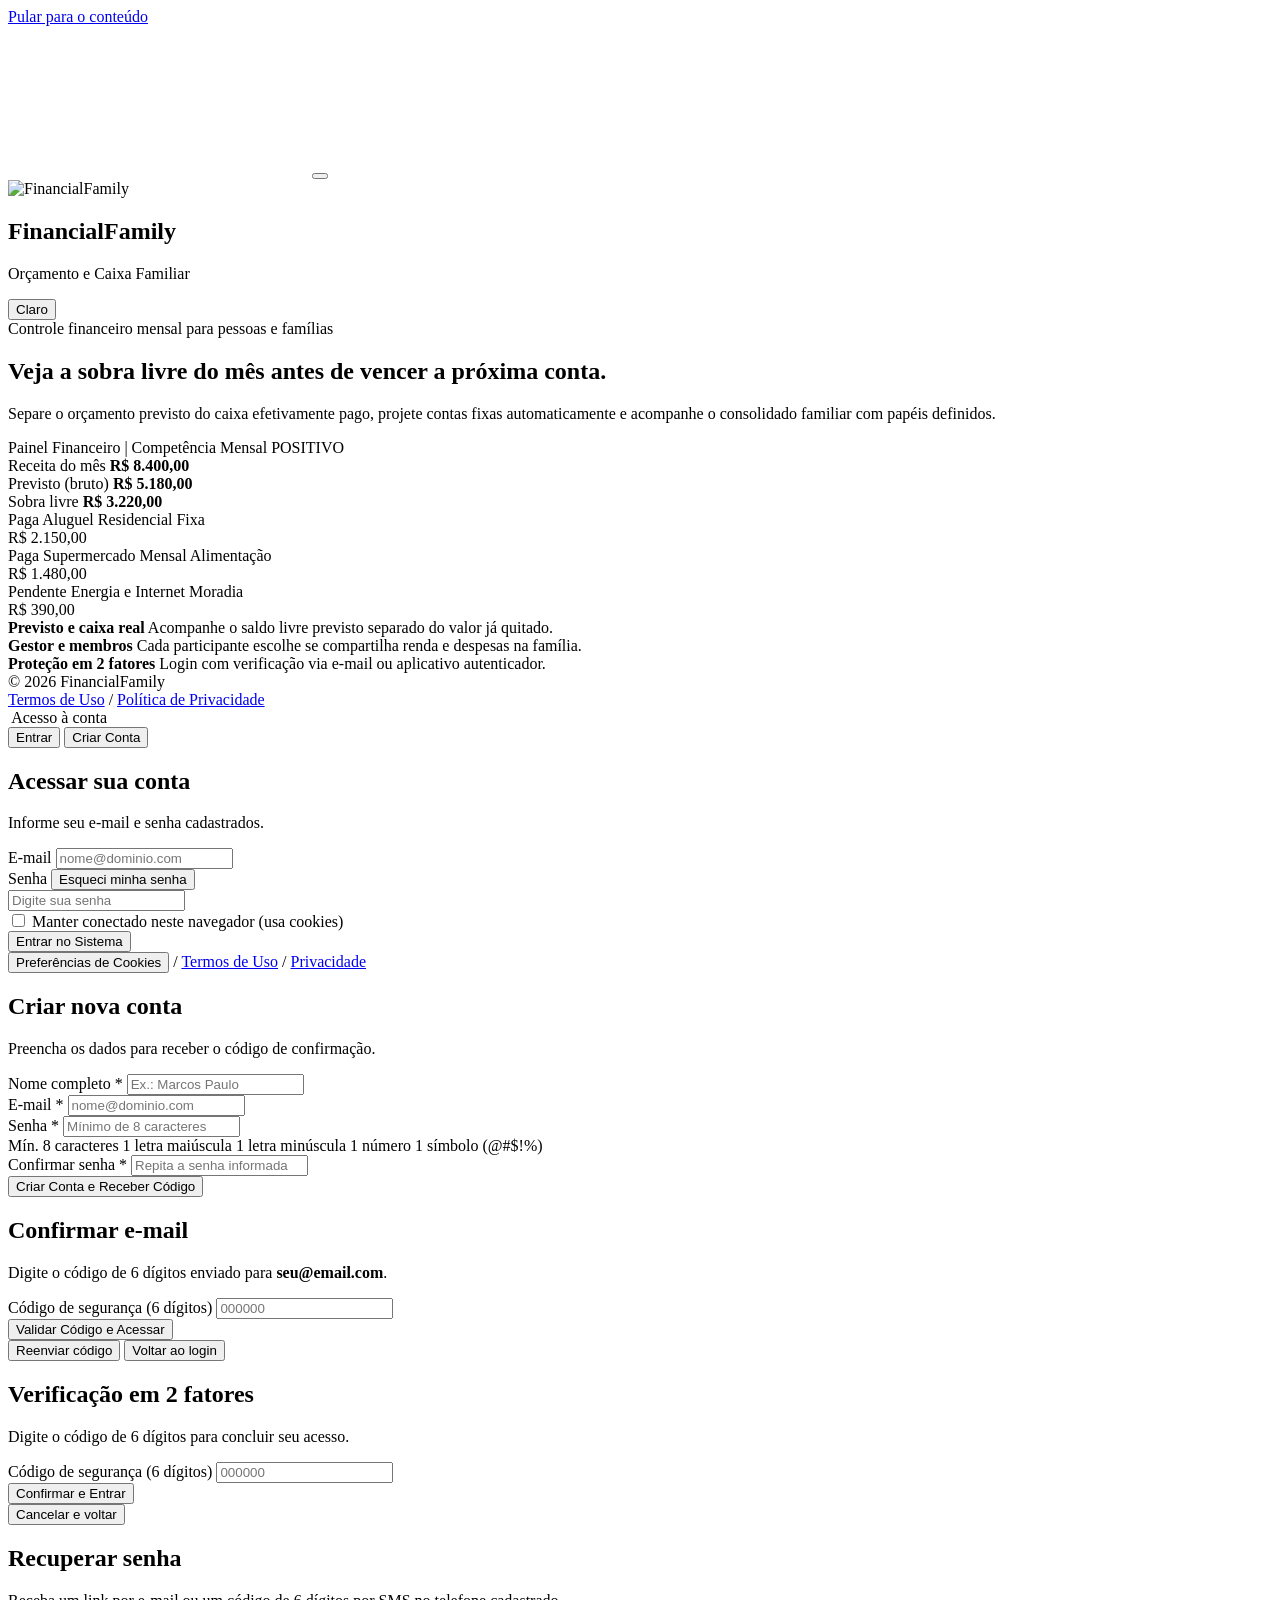
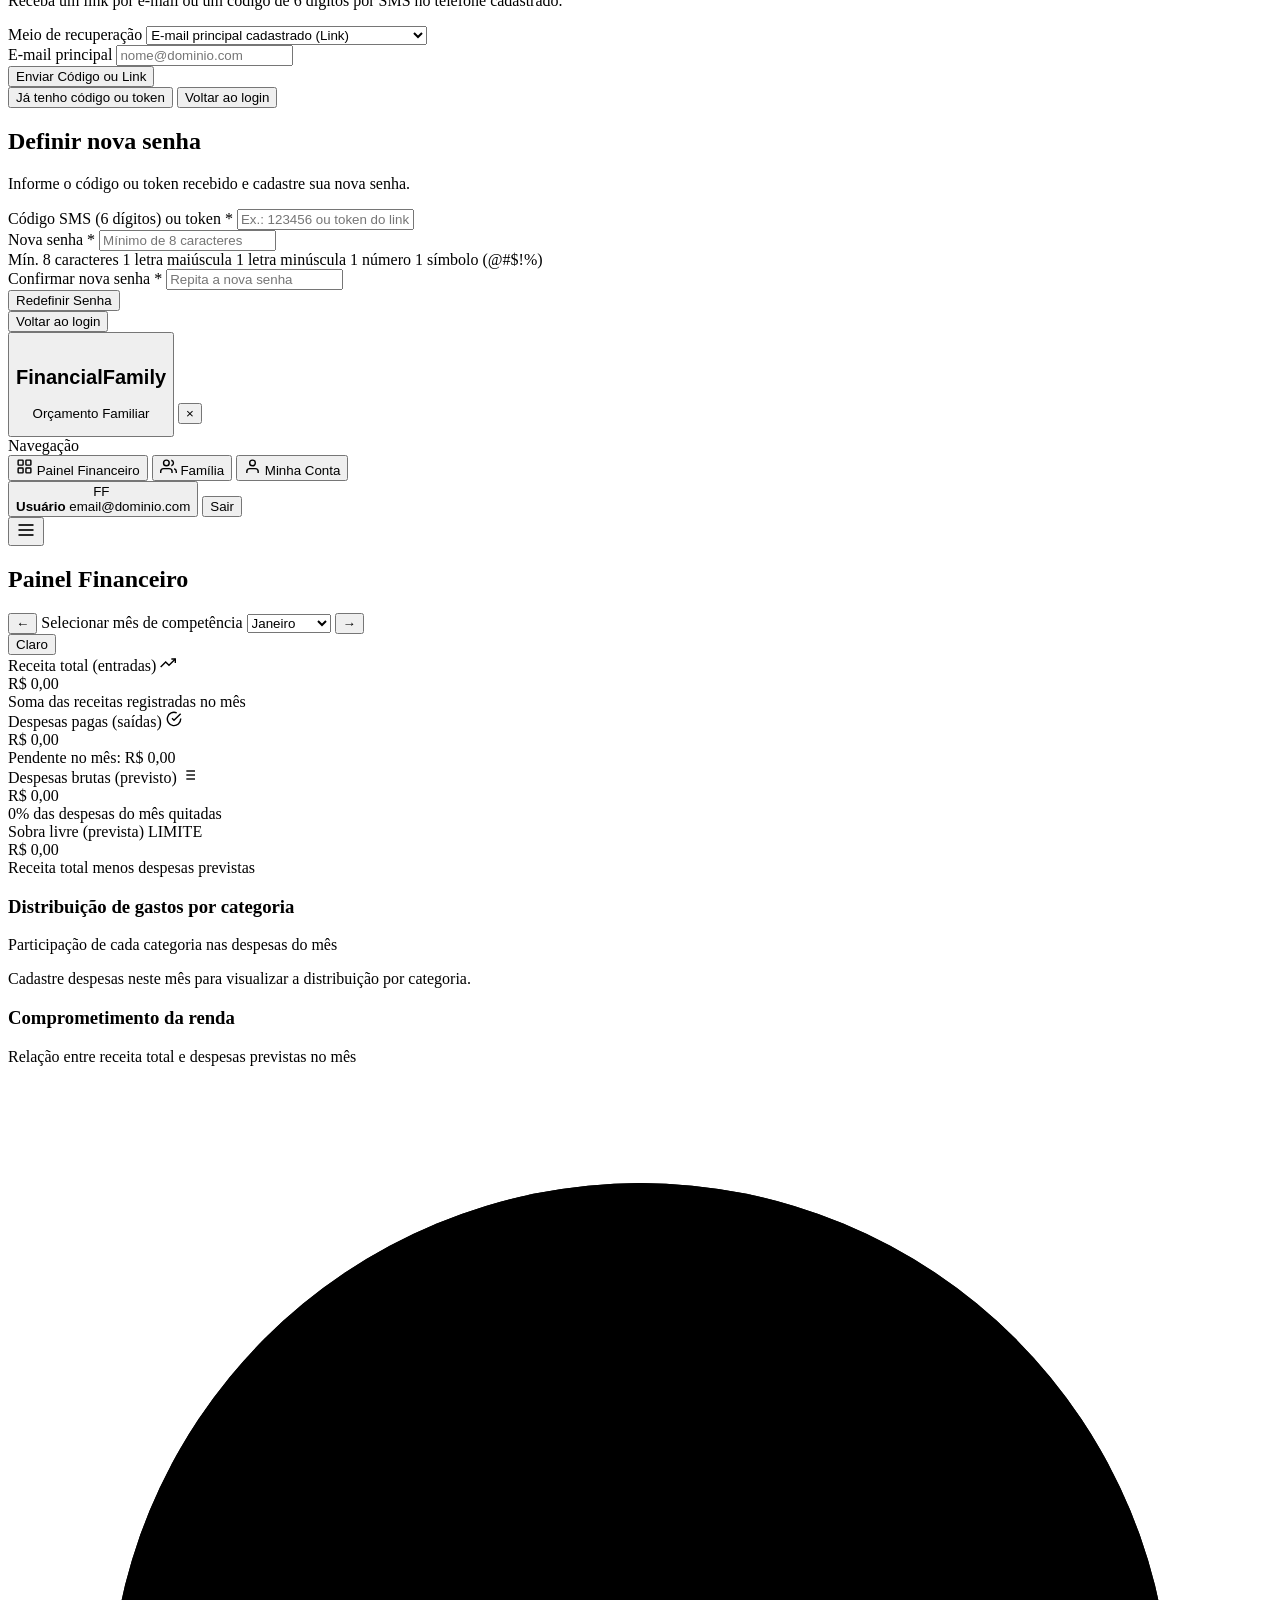
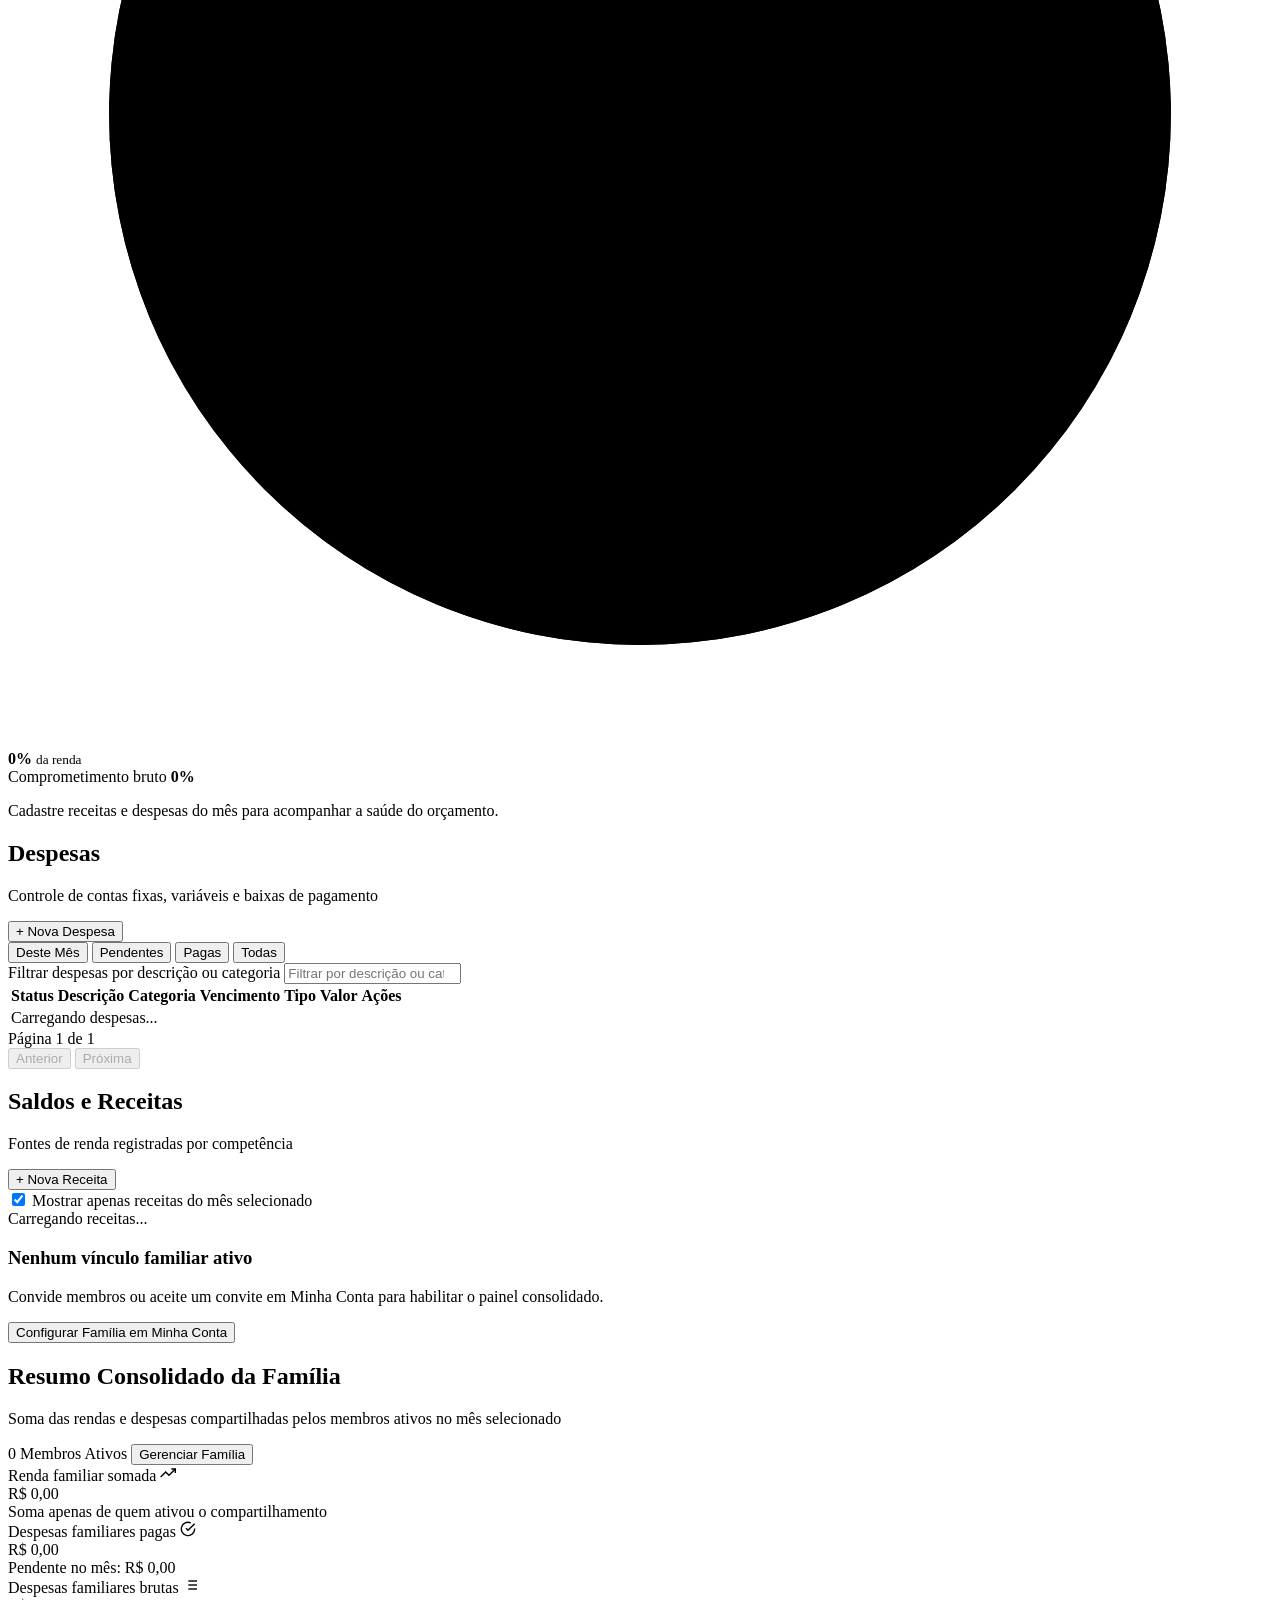
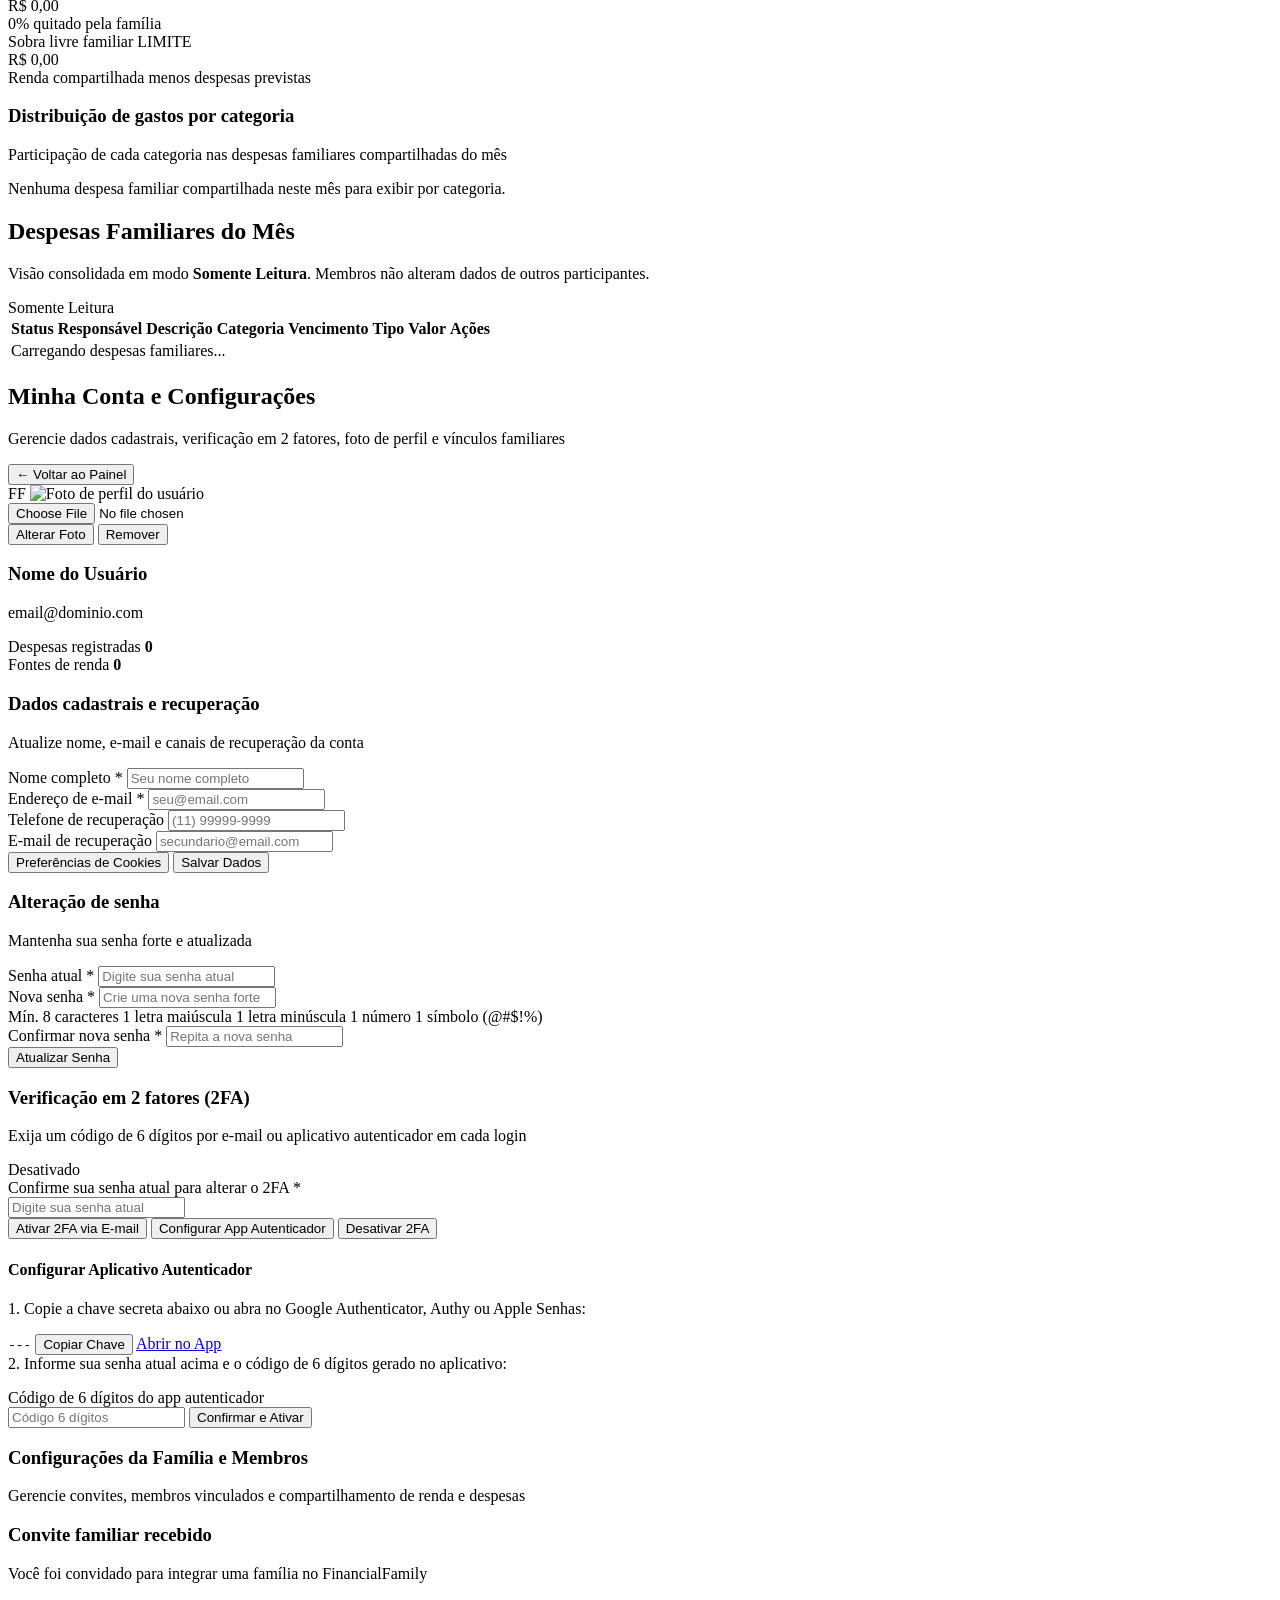
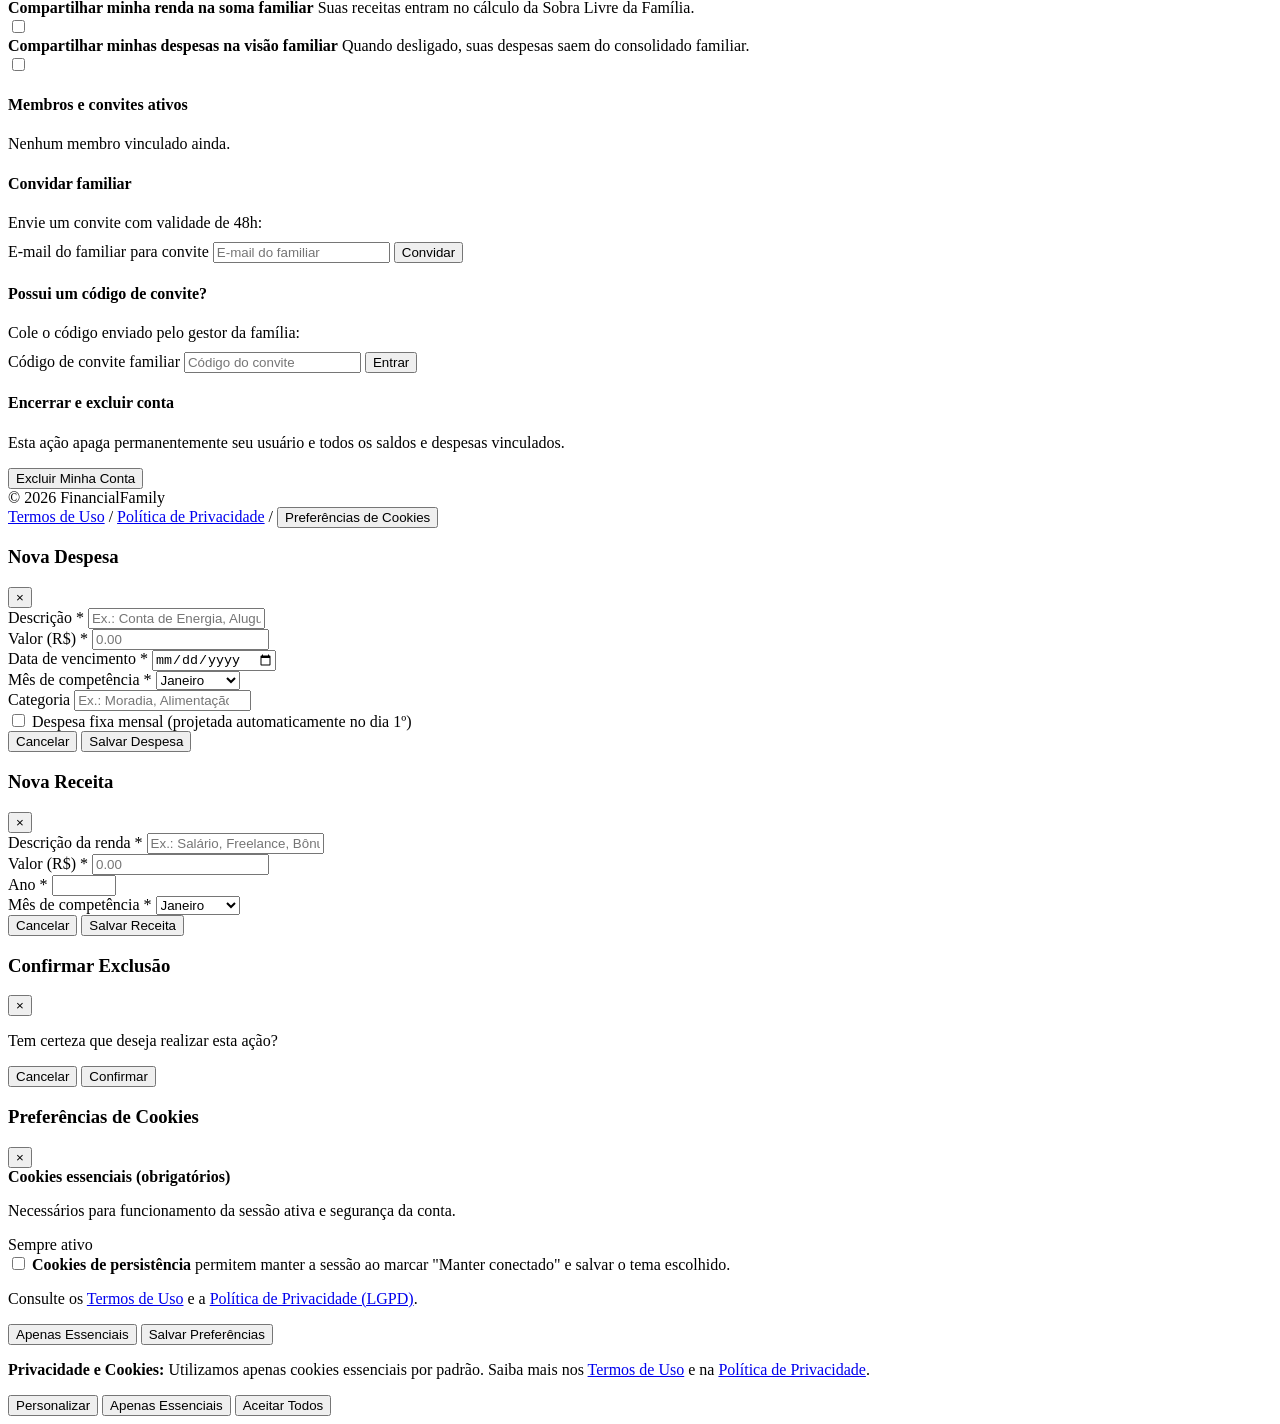
==== commit 4df6cc9c: "feat(ui): redesign frontend v3.0 with taste-skill fintech system and React Bits effects" ====
--- a/src/main/resources/static/index.html
+++ b/src/main/resources/static/index.html
@@ -2,26 +2,33 @@
 <html lang="pt-BR" data-theme="dark">
 <head>
     <meta charset="UTF-8">
-    <meta name="viewport" content="width=device-width, initial-scale=1.0">
-    <title>Gestão</title>
+    <meta name="viewport" content="width=device-width, initial-scale=1.0, viewport-fit=cover">
+    <meta name="theme-color" content="#0C0A08">
+    <meta name="description" content="FinancialFamily: controle financeiro pessoal e familiar com previsão de sobra livre, baixas de pagamento e visão consolidada por membro.">
+    <title>FinancialFamily | Gestão Financeira Familiar</title>
     <link rel="icon" type="image/png" sizes="32x32" href="/favicon-32x32.png">
     <link rel="icon" href="/favicon.ico" sizes="any">
     <link rel="apple-touch-icon" href="/logo.png">
     <link rel="stylesheet" href="/styles.css">
 </head>
 <body>
+    <a class="skip-link" href="#dashboardView">Pular para o conteúdo</a>
+
     <!-- ==========================================
-         TELA 1: AUTENTICAÇÃO (LOGIN, CADASTRO, 2FA, RECUPERAÇÃO)
+         TELA 1: AUTENTICAÇÃO (SPLIT SCREEN EDITORIAL + REACT BITS DOTGRID)
          ========================================== -->
     <div id="authScreen" class="auth-screen">
         <div class="auth-split">
             <aside class="auth-hero" aria-label="Apresentação do FinancialFamily">
+                <canvas id="authHeroCanvas" class="rb-dotgrid-canvas" aria-hidden="true"></canvas>
+                <button type="button" id="btnPauseDotGrid" class="rb-pause-btn" aria-label="Pausar animação do fundo" aria-pressed="false"></button>
+
                 <div class="auth-hero-top">
                     <div class="brand-hero">
                         <img src="/logo.png" alt="FinancialFamily" class="brand-logo">
                         <div>
                             <h1 class="brand-title">Financial<span class="wordmark-accent">Family</span></h1>
-                            <p class="brand-subtitle">Governança de Caixa &amp; Patrimônio Familiar</p>
+                            <p class="brand-subtitle">Orçamento e Caixa Familiar</p>
                         </div>
                     </div>
                     <button type="button" class="btn-theme-toggle" data-theme-toggle aria-label="Alternar tema claro e escuro">
@@ -31,72 +38,101 @@
                 </div>
 
                 <div class="auth-hero-content">
-                    <div class="hero-badge">
-                        <span class="hero-badge-dot" aria-hidden="true"></span>
-                        Controle Financeiro &amp; Contábil Familiar
-                    </div>
-                    <h2>Controle rigoroso de receitas, despesas e <span class="hero-highlight">sobra livre</span>.</h2>
-                    <p>Separe com precisão o orçamento previsto do caixa efetivamente liquidado, com visão individual e familiar em um painel sóbrio e confiável.</p>
-
-                    <div class="hero-features">
-                        <div class="hero-feature-item">
-                            <div class="feature-icon-box" aria-hidden="true">
-                                <svg width="18" height="18" viewBox="0 0 24 24" fill="none" stroke="currentColor" stroke-width="2" stroke-linecap="round" stroke-linejoin="round"><line x1="12" y1="1" x2="12" y2="23"/><path d="M17 5H9.5a3.5 3.5 0 0 0 0 7h5a3.5 3.5 0 0 1 0 7H6"/></svg>
-                            </div>
-                            <div>
-                                <strong>Sobra Prevista &amp; Caixa Real</strong>
-                                <span>Identifique superávit ou déficit antes mesmo do vencimento das contas.</span>
-                            </div>
-                        </div>
-
-                        <div class="hero-feature-item">
-                            <div class="feature-icon-box" aria-hidden="true">
-                                <svg width="18" height="18" viewBox="0 0 24 24" fill="none" stroke="currentColor" stroke-width="2" stroke-linecap="round" stroke-linejoin="round"><rect x="3" y="4" width="18" height="18" rx="2" ry="2"/><line x1="16" y1="2" x2="16" y2="6"/><line x1="8" y1="2" x2="8" y2="6"/><line x1="3" y1="10" x2="21" y2="10"/></svg>
-                            </div>
-                            <div>
-                                <strong>Projeção Mensal de Despesas Fixas</strong>
-                                <span>Contas recorrentes projetadas automaticamente na virada de cada competência.</span>
-                            </div>
-                        </div>
-
-                        <div class="hero-feature-item">
-                            <div class="feature-icon-box" aria-hidden="true">
-                                <svg width="18" height="18" viewBox="0 0 24 24" fill="none" stroke="currentColor" stroke-width="2" stroke-linecap="round" stroke-linejoin="round"><path d="M12 22s8-4 8-10V5l-8-3-8 3v7c0 6 8 10 8 10z"/></svg>
-                            </div>
-                            <div>
-                                <strong>Segurança 2FA &amp; Gestão Familiar</strong>
-                                <span>Proteção em dois fatores, controle granular de renda e despesas e papéis de Gestor e Membro.</span>
-                            </div>
+                    <span class="hero-eyebrow" data-rb-enter>Controle financeiro mensal para pessoas e famílias</span>
+                    <h2 data-rb-enter>Veja a <span class="rb-shiny-text">sobra livre</span> do mês antes de vencer a próxima conta.</h2>
+                    <p class="auth-hero-lead" data-rb-enter>Separe o orçamento previsto do caixa efetivamente pago, projete contas fixas automaticamente e acompanhe o consolidado familiar com papéis definidos.</p>
+
+                    <!-- Live Product UI Showcase (taste-skill: real interface instead of 3 generic feature cards) -->
+                    <div class="hero-product-frame rb-spotlight" role="img" aria-label="Prévia do painel de sobra livre e lançamentos do FinancialFamily" data-rb-enter>
+                        <div class="hero-frame-bar">
+                            <span class="hero-frame-title">Painel Financeiro | Competência Mensal</span>
+                            <span class="badge badge-paga">POSITIVO</span>
+                        </div>
+                        <div class="hero-frame-kpis">
+                            <div class="hero-frame-kpi">
+                                <span>Receita do mês</span>
+                                <strong>R$ 8.400,00</strong>
+                            </div>
+                            <div class="hero-frame-kpi">
+                                <span>Previsto (bruto)</span>
+                                <strong>R$ 5.180,00</strong>
+                            </div>
+                            <div class="hero-frame-kpi">
+                                <span>Sobra livre</span>
+                                <strong class="is-positive">R$ 3.220,00</strong>
+                            </div>
+                        </div>
+                        <div class="hero-frame-ledger">
+                            <div class="hero-ledger-row">
+                                <div class="hero-ledger-left">
+                                    <span class="badge badge-paga">Paga</span>
+                                    <span class="hero-ledger-name">Aluguel Residencial</span>
+                                    <span class="hero-ledger-tag">Fixa</span>
+                                </div>
+                                <span class="hero-ledger-val">R$ 2.150,00</span>
+                            </div>
+                            <div class="hero-ledger-row">
+                                <div class="hero-ledger-left">
+                                    <span class="badge badge-paga">Paga</span>
+                                    <span class="hero-ledger-name">Supermercado Mensal</span>
+                                    <span class="hero-ledger-tag">Alimentação</span>
+                                </div>
+                                <span class="hero-ledger-val">R$ 1.480,00</span>
+                            </div>
+                            <div class="hero-ledger-row">
+                                <div class="hero-ledger-left">
+                                    <span class="badge badge-pendente">Pendente</span>
+                                    <span class="hero-ledger-name">Energia e Internet</span>
+                                    <span class="hero-ledger-tag">Moradia</span>
+                                </div>
+                                <span class="hero-ledger-val">R$ 390,00</span>
+                            </div>
+                        </div>
+                    </div>
+
+                    <div class="hero-facts-strip" data-rb-enter>
+                        <div class="hero-fact-item">
+                            <strong>Previsto e caixa real</strong>
+                            <span>Acompanhe o saldo livre previsto separado do valor já quitado.</span>
+                        </div>
+                        <div class="hero-fact-item">
+                            <strong>Gestor e membros</strong>
+                            <span>Cada participante escolhe se compartilha renda e despesas na família.</span>
+                        </div>
+                        <div class="hero-fact-item">
+                            <strong>Proteção em 2 fatores</strong>
+                            <span>Login com verificação via e-mail ou aplicativo autenticador.</span>
                         </div>
                     </div>
                 </div>
 
                 <div class="auth-hero-footer">
-                    <span>&copy; 2026 FinancialFamily &bull; Sistema de Gestão Financeira</span>
+                    <span>&copy; 2026 FinancialFamily</span>
                     <div class="footer-legal-links">
                         <a href="/termos.html" target="_blank" rel="noopener noreferrer" class="legal-inline-link">Termos de Uso</a>
-                        <span class="legal-sep" aria-hidden="true">&bull;</span>
+                        <span class="legal-sep" aria-hidden="true">/</span>
                         <a href="/privacidade.html" target="_blank" rel="noopener noreferrer" class="legal-inline-link">Política de Privacidade</a>
                     </div>
                 </div>
             </aside>
 
             <main class="auth-card-container" aria-label="Autenticação de usuário">
-                <div class="auth-card">
+                <div class="auth-card rb-spotlight">
                     <div class="auth-card-brand-top">
                         <img src="/logo.png" alt="" class="brand-logo-sm" aria-hidden="true">
-                        <span>Acesso ao Sistema</span>
-                    </div>
-
-                    <div class="auth-tabs" id="authTabsWrap" role="tablist" aria-label="Alternar entre Login e Cadastro">
-                        <button type="button" class="auth-tab active" id="tabLoginBtn" role="tab" aria-selected="true" aria-controls="formLogin">Entrar na Conta</button>
+                        <span>Acesso à conta</span>
+                    </div>
+
+                    <div class="auth-tabs" id="authTabsWrap" data-active-tab="login" role="tablist" aria-label="Alternar entre Login e Cadastro">
+                        <span class="rb-tab-indicator" aria-hidden="true"></span>
+                        <button type="button" class="auth-tab active" id="tabLoginBtn" role="tab" aria-selected="true" aria-controls="formLogin">Entrar</button>
                         <button type="button" class="auth-tab" id="tabRegisterBtn" role="tab" aria-selected="false" aria-controls="formRegister">Criar Conta</button>
                     </div>
 
                     <!-- 1. Login -->
                     <form id="formLogin" class="auth-form" role="tabpanel" aria-labelledby="tabLoginBtn">
                         <div class="auth-form-header">
-                            <h2>Acessar conta</h2>
+                            <h2>Acessar sua conta</h2>
                             <p>Informe seu e-mail e senha cadastrados.</p>
                         </div>
 
@@ -110,7 +146,7 @@
                                 <label for="loginSenha">Senha</label>
                                 <button type="button" class="btn-link-inline" id="btnEsqueciSenha">Esqueci minha senha</button>
                             </div>
-                            <input type="password" id="loginSenha" required placeholder="••••••••" autocomplete="current-password">
+                            <input type="password" id="loginSenha" required placeholder="Digite sua senha" autocomplete="current-password">
                         </div>
 
                         <div class="form-group">
@@ -126,9 +162,9 @@
 
                         <div class="auth-cookie-footer">
                             <button type="button" class="btn-link-inline" id="btnAbrirCookiesAuth">Preferências de Cookies</button>
-                            <span class="legal-sep" aria-hidden="true">&bull;</span>
+                            <span class="legal-sep" aria-hidden="true">/</span>
                             <a href="/termos.html" target="_blank" rel="noopener noreferrer" class="btn-link-inline">Termos de Uso</a>
-                            <span class="legal-sep" aria-hidden="true">&bull;</span>
+                            <span class="legal-sep" aria-hidden="true">/</span>
                             <a href="/privacidade.html" target="_blank" rel="noopener noreferrer" class="btn-link-inline">Privacidade</a>
                         </div>
                     </form>
@@ -137,11 +173,11 @@
                     <form id="formRegister" class="auth-form hidden" role="tabpanel" aria-labelledby="tabRegisterBtn">
                         <div class="auth-form-header">
                             <h2>Criar nova conta</h2>
-                            <p>Preencha os campos obrigatórios abaixo.</p>
-                        </div>
-
-                        <div class="form-group">
-                            <label for="regNome">Nome Completo *</label>
+                            <p>Preencha os dados para receber o código de confirmação.</p>
+                        </div>
+
+                        <div class="form-group">
+                            <label for="regNome">Nome completo *</label>
                             <input type="text" id="regNome" required minlength="3" maxlength="100" placeholder="Ex.: Marcos Paulo" autocomplete="name">
                         </div>
 
@@ -154,16 +190,16 @@
                             <label for="regSenha">Senha *</label>
                             <input type="password" id="regSenha" required minlength="8" maxlength="100" placeholder="Mínimo de 8 caracteres" autocomplete="new-password" aria-describedby="regPwdRules">
                             <div class="pwd-rules" id="regPwdRules" aria-live="polite">
-                                <span class="pwd-rule" data-rule="len">&bull; Mín. 8 caracteres</span>
-                                <span class="pwd-rule" data-rule="upper">&bull; 1 letra maiúscula</span>
-                                <span class="pwd-rule" data-rule="lower">&bull; 1 letra minúscula</span>
-                                <span class="pwd-rule" data-rule="num">&bull; 1 número</span>
-                                <span class="pwd-rule" data-rule="spec">&bull; 1 caractere especial (@#$!%)</span>
-                            </div>
-                        </div>
-
-                        <div class="form-group">
-                            <label for="regConfirmacaoSenha">Confirmar Senha *</label>
+                                <span class="pwd-rule" data-rule="len">Mín. 8 caracteres</span>
+                                <span class="pwd-rule" data-rule="upper">1 letra maiúscula</span>
+                                <span class="pwd-rule" data-rule="lower">1 letra minúscula</span>
+                                <span class="pwd-rule" data-rule="num">1 número</span>
+                                <span class="pwd-rule" data-rule="spec">1 símbolo (@#$!%)</span>
+                            </div>
+                        </div>
+
+                        <div class="form-group">
+                            <label for="regConfirmacaoSenha">Confirmar senha *</label>
                             <input type="password" id="regConfirmacaoSenha" required minlength="8" maxlength="100" placeholder="Repita a senha informada" autocomplete="new-password" aria-describedby="regMatchHint">
                             <small id="regMatchHint" class="match-hint" aria-live="polite"></small>
                         </div>
@@ -176,12 +212,12 @@
                     <!-- 3. Verificação de E-mail -->
                     <form id="formVerifyEmail" class="auth-form hidden" aria-label="Verificação de código por e-mail">
                         <div class="auth-form-header">
-                            <h2>Confirmar E-mail</h2>
+                            <h2>Confirmar e-mail</h2>
                             <p>Digite o código de 6 dígitos enviado para <strong id="verifyEmailTarget">seu@email.com</strong>.</p>
                         </div>
 
                         <div class="form-group">
-                            <label for="inputCodigoVerificacao">Código de Segurança (6 dígitos)</label>
+                            <label for="inputCodigoVerificacao">Código de segurança (6 dígitos)</label>
                             <input type="text" id="inputCodigoVerificacao" class="input-code-6" required minlength="6" maxlength="6" pattern="[0-9]{6}" placeholder="000000" inputmode="numeric" autocomplete="one-time-code">
                         </div>
 
@@ -191,19 +227,19 @@
 
                         <div class="verify-actions">
                             <button type="button" class="btn btn-outline btn-sm" id="btnResendCode">Reenviar código</button>
-                            <button type="button" class="btn btn-outline btn-sm" id="btnBackToLogin">Voltar ao Login</button>
+                            <button type="button" class="btn btn-outline btn-sm" id="btnBackToLogin">Voltar ao login</button>
                         </div>
                     </form>
 
                     <!-- 3b. Verificação 2FA -->
                     <form id="formVerificar2Fa" class="auth-form hidden" aria-label="Verificação em 2 fatores">
                         <div class="auth-form-header">
-                            <h2>Verificação em 2 Fatores</h2>
-                            <p id="twoFaPromptText">Digite o código de 6 dígitos para concluir seu acesso com segurança.</p>
-                        </div>
-
-                        <div class="form-group">
-                            <label for="inputCodigo2Fa">Código de Segurança (6 dígitos)</label>
+                            <h2>Verificação em 2 fatores</h2>
+                            <p id="twoFaPromptText">Digite o código de 6 dígitos para concluir seu acesso.</p>
+                        </div>
+
+                        <div class="form-group">
+                            <label for="inputCodigo2Fa">Código de segurança (6 dígitos)</label>
                             <input type="text" id="inputCodigo2Fa" class="input-code-6" required minlength="6" maxlength="6" pattern="[0-9]{6}" placeholder="000000" inputmode="numeric" autocomplete="one-time-code">
                         </div>
 
@@ -212,19 +248,19 @@
                         </button>
 
                         <div class="verify-actions">
-                            <button type="button" class="btn btn-outline btn-sm" id="btnVoltarLogin2Fa">Cancelar e Voltar</button>
+                            <button type="button" class="btn btn-outline btn-sm" id="btnVoltarLogin2Fa">Cancelar e voltar</button>
                         </div>
                     </form>
 
                     <!-- 4. Esqueci minha senha -->
                     <form id="formEsqueciSenha" class="auth-form hidden" aria-label="Recuperar senha">
                         <div class="auth-form-header">
-                            <h2>Recuperar Senha</h2>
+                            <h2>Recuperar senha</h2>
                             <p>Receba um link por e-mail ou um código de 6 dígitos por SMS no telefone cadastrado.</p>
                         </div>
 
                         <div class="form-group">
-                            <label for="recCanal">Meio de Recuperação</label>
+                            <label for="recCanal">Meio de recuperação</label>
                             <select id="recCanal" required>
                                 <option value="EMAIL">E-mail principal cadastrado (Link)</option>
                                 <option value="EMAIL_RECUPERACAO">E-mail de recuperação (Link)</option>
@@ -238,41 +274,41 @@
                         </div>
 
                         <button type="submit" class="btn btn-primary btn-block btn-lg" id="btnEnviarRecuperacao">
-                            Enviar Código / Link
+                            Enviar Código ou Link
                         </button>
 
                         <div class="verify-actions">
-                            <button type="button" class="btn btn-outline btn-sm" id="btnTenhoTokenReset">Já tenho código/token</button>
-                            <button type="button" class="btn btn-outline btn-sm" id="btnVoltarLoginEsqueci">Voltar ao Login</button>
+                            <button type="button" class="btn btn-outline btn-sm" id="btnTenhoTokenReset">Já tenho código ou token</button>
+                            <button type="button" class="btn btn-outline btn-sm" id="btnVoltarLoginEsqueci">Voltar ao login</button>
                         </div>
                     </form>
 
                     <!-- 5. Redefinir senha -->
                     <form id="formRedefinirSenha" class="auth-form hidden" aria-label="Redefinir senha">
                         <div class="auth-form-header">
-                            <h2>Nova Senha</h2>
-                            <p>Informe o código de 6 dígitos (SMS) ou token do e-mail e defina sua nova senha.</p>
-                        </div>
-
-                        <div class="form-group">
-                            <label for="resetTokenInput">Código SMS (6 dígitos) ou Token *</label>
+                            <h2>Definir nova senha</h2>
+                            <p>Informe o código ou token recebido e cadastre sua nova senha.</p>
+                        </div>
+
+                        <div class="form-group">
+                            <label for="resetTokenInput">Código SMS (6 dígitos) ou token *</label>
                             <input type="text" id="resetTokenInput" required placeholder="Ex.: 123456 ou token do link">
                         </div>
 
                         <div class="form-group">
-                            <label for="resetNovaSenha">Nova Senha *</label>
+                            <label for="resetNovaSenha">Nova senha *</label>
                             <input type="password" id="resetNovaSenha" required minlength="8" maxlength="100" placeholder="Mínimo de 8 caracteres" autocomplete="new-password" aria-describedby="resetPwdRules">
                             <div class="pwd-rules" id="resetPwdRules" aria-live="polite">
-                                <span class="pwd-rule" data-rule="len">&bull; Mín. 8 caracteres</span>
-                                <span class="pwd-rule" data-rule="upper">&bull; 1 letra maiúscula</span>
-                                <span class="pwd-rule" data-rule="lower">&bull; 1 letra minúscula</span>
-                                <span class="pwd-rule" data-rule="num">&bull; 1 número</span>
-                                <span class="pwd-rule" data-rule="spec">&bull; 1 caractere especial (@#$!%)</span>
-                            </div>
-                        </div>
-
-                        <div class="form-group">
-                            <label for="resetConfirmacaoSenha">Confirmar Nova Senha *</label>
+                                <span class="pwd-rule" data-rule="len">Mín. 8 caracteres</span>
+                                <span class="pwd-rule" data-rule="upper">1 letra maiúscula</span>
+                                <span class="pwd-rule" data-rule="lower">1 letra minúscula</span>
+                                <span class="pwd-rule" data-rule="num">1 número</span>
+                                <span class="pwd-rule" data-rule="spec">1 símbolo (@#$!%)</span>
+                            </div>
+                        </div>
+
+                        <div class="form-group">
+                            <label for="resetConfirmacaoSenha">Confirmar nova senha *</label>
                             <input type="password" id="resetConfirmacaoSenha" required minlength="8" maxlength="100" placeholder="Repita a nova senha" autocomplete="new-password" aria-describedby="resetMatchHint">
                             <small id="resetMatchHint" class="match-hint" aria-live="polite"></small>
                         </div>
@@ -282,7 +318,7 @@
                         </button>
 
                         <div class="verify-actions">
-                            <button type="button" class="btn btn-outline btn-sm" id="btnVoltarLoginReset">Voltar ao Login</button>
+                            <button type="button" class="btn btn-outline btn-sm" id="btnVoltarLoginReset">Voltar ao login</button>
                         </div>
                     </form>
                 </div>
@@ -296,7 +332,7 @@
     <div id="appScreen" class="app-shell hidden">
         <div id="sidebarBackdrop" class="sidebar-backdrop hidden" aria-hidden="true"></div>
 
-        <!-- Sidebar Lateral Fixa (248px) / Drawer Mobile -->
+        <!-- Sidebar Lateral Fixa (240px) / Drawer Mobile -->
         <aside id="appSidebar" class="app-sidebar" aria-label="Menu lateral de navegação">
             <div class="sidebar-top">
                 <div class="sidebar-brand-row">
@@ -304,7 +340,7 @@
                         <img src="/logo.png" alt="" class="brand-logo" aria-hidden="true">
                         <div>
                             <h1>Financial<span class="wordmark-accent">Family</span></h1>
-                            <p>Gestão Patrimonial</p>
+                            <p>Orçamento Familiar</p>
                         </div>
                     </button>
                     <button type="button" class="btn-icon sidebar-close-btn" id="btnCloseSidebar" aria-label="Fechar menu lateral">&times;</button>
@@ -333,7 +369,7 @@
                 <div class="sidebar-user-card">
                     <button type="button" class="sidebar-user-trigger" id="btnPerfilRapido" aria-label="Abrir Minha Conta">
                         <div class="user-avatar" id="userAvatarContainer">
-                            <span id="userAvatarInitials">MP</span>
+                            <span id="userAvatarInitials">FF</span>
                             <img id="userAvatarImg" src="" alt="" class="avatar-img hidden">
                         </div>
                         <div class="user-info">
@@ -389,33 +425,33 @@
             <!-- TELA 2: PAINEL FINANCEIRO -->
             <main id="dashboardView" class="container main-content" aria-label="Painel Financeiro">
                 <section class="summary-grid" aria-label="Resumo financeiro do mês">
-                    <article class="kpi-card kpi-income">
+                    <article class="kpi-card kpi-income rb-spotlight">
                         <div class="kpi-header">
-                            <span class="kpi-label">Receita Total (Entradas)</span>
+                            <span class="kpi-label">Receita total (entradas)</span>
                             <span class="kpi-icon-box income-box" aria-hidden="true">
-                                <svg width="16" height="16" viewBox="0 0 24 24" fill="none" stroke="currentColor" stroke-width="2.2"><polyline points="23 6 13.5 15.5 8.5 10.5 1 18"/><polyline points="17 6 23 6 23 12"/></svg>
+                                <svg width="16" height="16" viewBox="0 0 24 24" fill="none" stroke="currentColor" stroke-width="2.1"><polyline points="23 6 13.5 15.5 8.5 10.5 1 18"/><polyline points="17 6 23 6 23 12"/></svg>
                             </span>
                         </div>
                         <div class="kpi-value" id="kpiReceitaTotal">R$ 0,00</div>
                         <div class="kpi-sub">Soma das receitas registradas no mês</div>
                     </article>
 
-                    <article class="kpi-card kpi-paid">
+                    <article class="kpi-card kpi-paid rb-spotlight">
                         <div class="kpi-header">
-                            <span class="kpi-label">Despesas Pagas (Saídas)</span>
+                            <span class="kpi-label">Despesas pagas (saídas)</span>
                             <span class="kpi-icon-box paid-box" aria-hidden="true">
-                                <svg width="16" height="16" viewBox="0 0 24 24" fill="none" stroke="currentColor" stroke-width="2.2"><path d="M22 11.08V12a10 10 0 1 1-5.93-9.14"/><polyline points="22 4 12 14.01 9 11.01"/></svg>
+                                <svg width="16" height="16" viewBox="0 0 24 24" fill="none" stroke="currentColor" stroke-width="2.1"><path d="M22 11.08V12a10 10 0 1 1-5.93-9.14"/><polyline points="22 4 12 14.01 9 11.01"/></svg>
                             </span>
                         </div>
                         <div class="kpi-value" id="kpiDespesasPagas">R$ 0,00</div>
                         <div class="kpi-sub" id="kpiFaltaPagar">Pendente no mês: R$ 0,00</div>
                     </article>
 
-                    <article class="kpi-card kpi-gross">
+                    <article class="kpi-card kpi-gross rb-spotlight">
                         <div class="kpi-header">
-                            <span class="kpi-label">Despesas Brutas (Previsto)</span>
+                            <span class="kpi-label">Despesas brutas (previsto)</span>
                             <span class="kpi-icon-box gross-box" aria-hidden="true">
-                                <svg width="16" height="16" viewBox="0 0 24 24" fill="none" stroke="currentColor" stroke-width="2.2"><line x1="8" y1="6" x2="21" y2="6"/><line x1="8" y1="12" x2="21" y2="12"/><line x1="8" y1="18" x2="21" y2="18"/><line x1="3" y1="6" x2="3.01" y2="6"/><line x1="3" y1="12" x2="3.01" y2="12"/><line x1="3" y1="18" x2="3.01" y2="18"/></svg>
+                                <svg width="16" height="16" viewBox="0 0 24 24" fill="none" stroke="currentColor" stroke-width="2.1"><line x1="8" y1="6" x2="21" y2="6"/><line x1="8" y1="12" x2="21" y2="12"/><line x1="8" y1="18" x2="21" y2="18"/><line x1="3" y1="6" x2="3.01" y2="6"/><line x1="3" y1="12" x2="3.01" y2="12"/><line x1="3" y1="18" x2="3.01" y2="18"/></svg>
                             </span>
                         </div>
                         <div class="kpi-value" id="kpiDespesasBrutas">R$ 0,00</div>
@@ -425,20 +461,20 @@
                         <div class="kpi-sub" id="kpiProgressoTexto">0% das despesas do mês quitadas</div>
                     </article>
 
-                    <article class="kpi-card kpi-balance" id="cardSobraLivre">
+                    <article class="kpi-card kpi-balance rb-spotlight" id="cardSobraLivre">
                         <div class="kpi-header">
-                            <span class="kpi-label">Sobra Livre (Prevista)</span>
+                            <span class="kpi-label">Sobra livre (prevista)</span>
                             <span class="status-pill status-LIMITE" id="badgeStatusFinanceiro">LIMITE</span>
                         </div>
                         <div class="kpi-value" id="kpiSaldoDisponivel">R$ 0,00</div>
-                        <div class="kpi-sub" id="kpiSaldoSubtexto">Receita Total &minus; Despesas Previstas</div>
+                        <div class="kpi-sub" id="kpiSaldoSubtexto">Receita total menos despesas previstas</div>
                     </article>
                 </section>
 
                 <section class="analytics-grid" aria-label="Análise orçamentária do mês">
                     <div class="panel">
                         <div class="panel-header-compact">
-                            <h3>Distribuição de Gastos por Categoria</h3>
+                            <h3>Distribuição de gastos por categoria</h3>
                             <p class="panel-subtitle">Participação de cada categoria nas despesas do mês</p>
                         </div>
                         <div id="categoryBreakdown" class="category-bars">
@@ -448,18 +484,30 @@
 
                     <div class="panel">
                         <div class="panel-header-compact">
-                            <h3>Comprometimento da Renda no Mês</h3>
-                            <p class="panel-subtitle">Relação entre Receita Total e Despesas Brutas previstas</p>
-                        </div>
-                        <div>
-                            <div class="health-stat-row">
-                                <span>Renda Comprometida (Bruto)</span>
-                                <strong id="lblComprometimento">0%</strong>
-                            </div>
-                            <div class="progress-wrap progress-lg" role="progressbar" aria-label="Percentual de comprometimento da renda" aria-valuemin="0" aria-valuemax="100">
-                                <div class="progress-bar" id="barComprometimento" style="width: 0%"></div>
-                            </div>
-                            <p class="kpi-sub" id="txtSaudeRecomendacao">Cadastre suas receitas e despesas do mês para acompanhar a saúde do orçamento.</p>
+                            <h3>Comprometimento da renda</h3>
+                            <p class="panel-subtitle">Relação entre receita total e despesas previstas no mês</p>
+                        </div>
+                        <div class="health-layout">
+                            <div class="health-gauge-wrap" aria-hidden="true">
+                                <svg class="health-gauge-svg" viewBox="0 0 100 100">
+                                    <circle class="health-gauge-track" cx="50" cy="50" r="42"></circle>
+                                    <circle id="gaugeComprometimento" class="health-gauge-fill" cx="50" cy="50" r="42" stroke-dasharray="263.89" stroke-dashoffset="263.89"></circle>
+                                </svg>
+                                <div class="health-gauge-label">
+                                    <strong id="lblGaugePct">0%</strong>
+                                    <small>da renda</small>
+                                </div>
+                            </div>
+                            <div class="health-details">
+                                <div class="health-stat-row">
+                                    <span>Comprometimento bruto</span>
+                                    <strong id="lblComprometimento" class="mono-num">0%</strong>
+                                </div>
+                                <div class="progress-wrap progress-lg" role="progressbar" aria-label="Percentual de comprometimento da renda" aria-valuemin="0" aria-valuemax="100">
+                                    <div class="progress-bar" id="barComprometimento" style="width: 0%"></div>
+                                </div>
+                                <p class="kpi-sub" id="txtSaudeRecomendacao">Cadastre receitas e despesas do mês para acompanhar a saúde do orçamento.</p>
+                            </div>
                         </div>
                     </div>
                 </section>
@@ -477,9 +525,9 @@
                         <div class="filters-bar">
                             <div class="filter-tabs" role="group" aria-label="Filtrar despesas">
                                 <button type="button" class="filter-btn active" data-filter="mes">Deste Mês</button>
-                                <button type="button" class="filter-btn" data-filter="pendentes">Pendentes (Mês)</button>
-                                <button type="button" class="filter-btn" data-filter="pagas">Pagas (Mês)</button>
-                                <button type="button" class="filter-btn" data-filter="todas">Todas (Geral)</button>
+                                <button type="button" class="filter-btn" data-filter="pendentes">Pendentes</button>
+                                <button type="button" class="filter-btn" data-filter="pagas">Pagas</button>
+                                <button type="button" class="filter-btn" data-filter="todas">Todas</button>
                             </div>
                             <div class="search-wrap">
                                 <label for="inputBuscaDespesa" class="sr-only">Filtrar despesas por descrição ou categoria</label>
@@ -518,8 +566,8 @@
                     <div class="panel">
                         <div class="panel-header">
                             <div>
-                                <h2>Saldos &amp; Receitas</h2>
-                                <p class="panel-subtitle">Fontes de renda cadastradas</p>
+                                <h2>Saldos e Receitas</h2>
+                                <p class="panel-subtitle">Fontes de renda registradas por competência</p>
                             </div>
                             <button type="button" class="btn btn-success" id="btnNovoSaldo">+ Nova Receita</button>
                         </div>
@@ -544,7 +592,7 @@
                     <div class="panel-header">
                         <div>
                             <h3>Nenhum vínculo familiar ativo</h3>
-                            <p class="panel-subtitle">Convide membros ou aceite um convite nas configurações da sua conta para habilitar o painel consolidado.</p>
+                            <p class="panel-subtitle">Convide membros ou aceite um convite em Minha Conta para habilitar o painel consolidado.</p>
                         </div>
                         <button type="button" class="btn btn-primary" id="btnIrConfigurarFamilia">Configurar Família em Minha Conta</button>
                     </div>
@@ -563,33 +611,33 @@
                     </div>
 
                     <section class="summary-grid" aria-label="Indicadores consolidados da família">
-                        <article class="kpi-card kpi-income">
+                        <article class="kpi-card kpi-income rb-spotlight">
                             <div class="kpi-header">
-                                <span class="kpi-label">Renda Familiar Somada</span>
+                                <span class="kpi-label">Renda familiar somada</span>
                                 <span class="kpi-icon-box income-box" aria-hidden="true">
-                                    <svg width="16" height="16" viewBox="0 0 24 24" fill="none" stroke="currentColor" stroke-width="2.2"><polyline points="23 6 13.5 15.5 8.5 10.5 1 18"/><polyline points="17 6 23 6 23 12"/></svg>
+                                    <svg width="16" height="16" viewBox="0 0 24 24" fill="none" stroke="currentColor" stroke-width="2.1"><polyline points="23 6 13.5 15.5 8.5 10.5 1 18"/><polyline points="17 6 23 6 23 12"/></svg>
                                 </span>
                             </div>
                             <div class="kpi-value" id="kpiFamReceitaTotal">R$ 0,00</div>
                             <div class="kpi-sub">Soma apenas de quem ativou o compartilhamento</div>
                         </article>
 
-                        <article class="kpi-card kpi-paid">
+                        <article class="kpi-card kpi-paid rb-spotlight">
                             <div class="kpi-header">
-                                <span class="kpi-label">Despesas Familiares Pagas</span>
+                                <span class="kpi-label">Despesas familiares pagas</span>
                                 <span class="kpi-icon-box paid-box" aria-hidden="true">
-                                    <svg width="16" height="16" viewBox="0 0 24 24" fill="none" stroke="currentColor" stroke-width="2.2"><path d="M22 11.08V12a10 10 0 1 1-5.93-9.14"/><polyline points="22 4 12 14.01 9 11.01"/></svg>
+                                    <svg width="16" height="16" viewBox="0 0 24 24" fill="none" stroke="currentColor" stroke-width="2.1"><path d="M22 11.08V12a10 10 0 1 1-5.93-9.14"/><polyline points="22 4 12 14.01 9 11.01"/></svg>
                                 </span>
                             </div>
                             <div class="kpi-value" id="kpiFamDespesasPagas">R$ 0,00</div>
                             <div class="kpi-sub" id="kpiFamFaltaPagar">Pendente no mês: R$ 0,00</div>
                         </article>
 
-                        <article class="kpi-card kpi-gross">
+                        <article class="kpi-card kpi-gross rb-spotlight">
                             <div class="kpi-header">
-                                <span class="kpi-label">Despesas Familiares Brutas</span>
+                                <span class="kpi-label">Despesas familiares brutas</span>
                                 <span class="kpi-icon-box gross-box" aria-hidden="true">
-                                    <svg width="16" height="16" viewBox="0 0 24 24" fill="none" stroke="currentColor" stroke-width="2.2"><line x1="8" y1="6" x2="21" y2="6"/><line x1="8" y1="12" x2="21" y2="12"/><line x1="8" y1="18" x2="21" y2="18"/><line x1="3" y1="6" x2="3.01" y2="6"/><line x1="3" y1="12" x2="3.01" y2="12"/><line x1="3" y1="18" x2="3.01" y2="18"/></svg>
+                                    <svg width="16" height="16" viewBox="0 0 24 24" fill="none" stroke="currentColor" stroke-width="2.1"><line x1="8" y1="6" x2="21" y2="6"/><line x1="8" y1="12" x2="21" y2="12"/><line x1="8" y1="18" x2="21" y2="18"/><line x1="3" y1="6" x2="3.01" y2="6"/><line x1="3" y1="12" x2="3.01" y2="12"/><line x1="3" y1="18" x2="3.01" y2="18"/></svg>
                                 </span>
                             </div>
                             <div class="kpi-value" id="kpiFamDespesasBrutas">R$ 0,00</div>
@@ -599,19 +647,19 @@
                             <div class="kpi-sub" id="kpiFamProgressoTexto">0% quitado pela família</div>
                         </article>
 
-                        <article class="kpi-card kpi-balance">
+                        <article class="kpi-card kpi-balance rb-spotlight">
                             <div class="kpi-header">
-                                <span class="kpi-label">Sobra Livre Familiar (Prevista)</span>
+                                <span class="kpi-label">Sobra livre familiar</span>
                                 <span class="status-pill status-LIMITE" id="badgeFamStatus">LIMITE</span>
                             </div>
                             <div class="kpi-value" id="kpiFamSaldoDisponivel">R$ 0,00</div>
-                            <div class="kpi-sub" id="kpiFamSaldoSubtexto">Renda Compartilhada &minus; Despesas Previstas</div>
+                            <div class="kpi-sub" id="kpiFamSaldoSubtexto">Renda compartilhada menos despesas previstas</div>
                         </article>
                     </section>
 
                     <section class="panel family-analytics-panel" aria-label="Distribuição de gastos familiares por categoria">
                         <div class="panel-header-compact">
-                            <h3>Distribuição de Gastos por Categoria</h3>
+                            <h3>Distribuição de gastos por categoria</h3>
                             <p class="panel-subtitle">Participação de cada categoria nas despesas familiares compartilhadas do mês</p>
                         </div>
                         <div id="famCategoryBreakdown" class="category-bars">
@@ -623,7 +671,7 @@
                         <div class="panel-header">
                             <div>
                                 <h2>Despesas Familiares do Mês</h2>
-                                <p class="panel-subtitle" id="subtituloDespesasFamilia">Visão consolidada em modo <strong>Somente Leitura</strong> — membros nunca alteram ou apagam dados de outros</p>
+                                <p class="panel-subtitle" id="subtituloDespesasFamilia">Visão consolidada em modo <strong>Somente Leitura</strong>. Membros não alteram dados de outros participantes.</p>
                             </div>
                             <span class="badge badge-cat" id="badgeModoFamilia">Somente Leitura</span>
                         </div>
@@ -632,7 +680,7 @@
 
                         <div class="filters-bar hidden" id="barraFiltroResponsavelFamilia">
                             <div class="filter-tabs" id="filtroResponsavelFamilia" role="group" aria-label="Filtrar despesas familiares por responsável"></div>
-                            <span class="income-meta" id="resumoTotalFiltradoFamilia"></span>
+                            <span class="income-meta mono-num" id="resumoTotalFiltradoFamilia"></span>
                         </div>
 
                         <div class="table-responsive">
@@ -662,17 +710,17 @@
             <section id="accountView" class="container main-content hidden" aria-label="Minha Conta e Configurações">
                 <div class="account-page-header">
                     <div>
-                        <h2>Minha Conta &amp; Configurações</h2>
-                        <p class="panel-subtitle">Gerencie seus dados cadastrais, segurança 2FA, foto de perfil e família</p>
+                        <h2>Minha Conta e Configurações</h2>
+                        <p class="panel-subtitle">Gerencie dados cadastrais, verificação em 2 fatores, foto de perfil e vínculos familiares</p>
                     </div>
                     <button type="button" class="btn btn-outline btn-sm" id="btnVoltarPainel">&#8592; Voltar ao Painel</button>
                 </div>
 
-                <div class="panel account-hero-card">
+                <div class="panel account-hero-card rb-spotlight">
                     <div class="account-hero-left">
                         <div class="avatar-upload-wrapper">
                             <div class="user-avatar user-avatar-xl" id="perfilAvatarContainer">
-                                <span id="perfilAvatarLg">MP</span>
+                                <span id="perfilAvatarLg">FF</span>
                                 <img id="perfilAvatarImgLg" src="" alt="Foto de perfil do usuário" class="avatar-img hidden">
                             </div>
                             <input type="file" id="inputFotoPerfil" accept="image/png, image/jpeg, image/webp" class="hidden">
@@ -689,11 +737,11 @@
 
                     <div class="account-stats-mini">
                         <div class="stat-mini-box">
-                            <span class="stat-mini-label">Despesas Registradas</span>
+                            <span class="stat-mini-label">Despesas registradas</span>
                             <strong id="statTotalDespesas">0</strong>
                         </div>
                         <div class="stat-mini-box">
-                            <span class="stat-mini-label">Fontes de Renda</span>
+                            <span class="stat-mini-label">Fontes de renda</span>
                             <strong id="statTotalSaldos">0</strong>
                         </div>
                     </div>
@@ -703,30 +751,30 @@
                     <div class="panel">
                         <div class="panel-header">
                             <div>
-                                <h3>Dados Cadastrais &amp; Recuperação</h3>
-                                <p class="panel-subtitle">Atualize nome, e-mail e canais de recuperação de conta</p>
+                                <h3>Dados cadastrais e recuperação</h3>
+                                <p class="panel-subtitle">Atualize nome, e-mail e canais de recuperação da conta</p>
                             </div>
                         </div>
 
                         <form id="formAtualizarPerfil">
                             <div class="form-group">
-                                <label for="perfilInputNome">Nome Completo *</label>
+                                <label for="perfilInputNome">Nome completo *</label>
                                 <input type="text" id="perfilInputNome" required minlength="3" maxlength="100" placeholder="Seu nome completo">
                             </div>
 
                             <div class="form-group">
-                                <label for="perfilInputEmail">Endereço de E-mail *</label>
+                                <label for="perfilInputEmail">Endereço de e-mail *</label>
                                 <input type="email" id="perfilInputEmail" required placeholder="seu@email.com">
                             </div>
 
                             <div class="form-row">
                                 <div class="form-group">
-                                    <label for="perfilInputTelefone">Telefone de Recuperação</label>
+                                    <label for="perfilInputTelefone">Telefone de recuperação</label>
                                     <input type="tel" id="perfilInputTelefone" maxlength="20" placeholder="(11) 99999-9999">
                                 </div>
 
                                 <div class="form-group">
-                                    <label for="perfilInputEmailRecuperacao">E-mail de Recuperação</label>
+                                    <label for="perfilInputEmailRecuperacao">E-mail de recuperação</label>
                                     <input type="email" id="perfilInputEmailRecuperacao" placeholder="secundario@email.com">
                                 </div>
                             </div>
@@ -741,37 +789,37 @@
                     <div class="panel">
                         <div class="panel-header">
                             <div>
-                                <h3>Alteração de Senha</h3>
+                                <h3>Alteração de senha</h3>
                                 <p class="panel-subtitle">Mantenha sua senha forte e atualizada</p>
                             </div>
                         </div>
 
                         <form id="formAlterarSenha">
                             <div class="form-group">
-                                <label for="senhaAtualInput">Senha Atual *</label>
+                                <label for="senhaAtualInput">Senha atual *</label>
                                 <input type="password" id="senhaAtualInput" required placeholder="Digite sua senha atual" autocomplete="current-password">
                             </div>
 
                             <div class="form-group">
-                                <label for="novaSenhaInput">Nova Senha *</label>
+                                <label for="novaSenhaInput">Nova senha *</label>
                                 <input type="password" id="novaSenhaInput" required minlength="8" maxlength="100" placeholder="Crie uma nova senha forte" autocomplete="new-password" aria-describedby="perfilPwdRules">
                                 <div class="pwd-rules" id="perfilPwdRules" aria-live="polite">
-                                    <span class="pwd-rule" data-rule="len">&bull; Mín. 8 caracteres</span>
-                                    <span class="pwd-rule" data-rule="upper">&bull; 1 letra maiúscula</span>
-                                    <span class="pwd-rule" data-rule="lower">&bull; 1 letra minúscula</span>
-                                    <span class="pwd-rule" data-rule="num">&bull; 1 número</span>
-                                    <span class="pwd-rule" data-rule="spec">&bull; 1 caractere especial (@#$!%)</span>
+                                    <span class="pwd-rule" data-rule="len">Mín. 8 caracteres</span>
+                                    <span class="pwd-rule" data-rule="upper">1 letra maiúscula</span>
+                                    <span class="pwd-rule" data-rule="lower">1 letra minúscula</span>
+                                    <span class="pwd-rule" data-rule="num">1 número</span>
+                                    <span class="pwd-rule" data-rule="spec">1 símbolo (@#$!%)</span>
                                 </div>
                             </div>
 
                             <div class="form-group">
-                                <label for="confirmacaoNovaSenhaInput">Confirmar Nova Senha *</label>
+                                <label for="confirmacaoNovaSenhaInput">Confirmar nova senha *</label>
                                 <input type="password" id="confirmacaoNovaSenhaInput" required minlength="8" maxlength="100" placeholder="Repita a nova senha" autocomplete="new-password" aria-describedby="perfilMatchHint">
                                 <small id="perfilMatchHint" class="match-hint" aria-live="polite"></small>
                             </div>
 
                             <div class="modal-footer">
-                                <button type="submit" class="btn btn-primary" id="btnAtualizarSenha">Atualizar Minha Senha</button>
+                                <button type="submit" class="btn btn-primary" id="btnAtualizarSenha">Atualizar Senha</button>
                             </div>
                         </form>
                     </div>
@@ -781,8 +829,8 @@
                 <div class="panel family-settings-panel" id="secaoSeguranca2Fa">
                     <div class="panel-header">
                         <div>
-                            <h3>Verificação em 2 Fatores (2FA)</h3>
-                            <p class="panel-subtitle">Adicione uma segunda camada de proteção exigindo código de 6 dígitos (E-mail ou App Autenticador) a cada login</p>
+                            <h3>Verificação em 2 fatores (2FA)</h3>
+                            <p class="panel-subtitle">Exija um código de 6 dígitos por e-mail ou aplicativo autenticador em cada login</p>
                         </div>
                         <span class="badge badge-pendente" id="badgeStatus2Fa">Desativado</span>
                     </div>
@@ -794,22 +842,22 @@
 
                     <div class="twofa-actions">
                         <button type="button" class="btn btn-primary btn-sm" id="btnAtivar2FaEmail">Ativar 2FA via E-mail</button>
-                        <button type="button" class="btn btn-outline btn-sm" id="btnIniciarTotp">Configurar App Autenticador (TOTP)</button>
+                        <button type="button" class="btn btn-outline btn-sm" id="btnIniciarTotp">Configurar App Autenticador</button>
                         <button type="button" class="btn btn-danger-ghost btn-sm hidden" id="btnDesativar2Fa">Desativar 2FA</button>
                     </div>
 
                     <div id="boxSetupTotp" class="totp-setup-box hidden" aria-live="polite">
-                        <h4>Configurar Aplicativo Autenticador (Google Authenticator / Authy / Apple Senhas)</h4>
-                        <p class="panel-subtitle">1. Copie a chave secreta abaixo ou abra o link no seu aplicativo autenticador:</p>
+                        <h4>Configurar Aplicativo Autenticador</h4>
+                        <p class="panel-subtitle">1. Copie a chave secreta abaixo ou abra no Google Authenticator, Authy ou Apple Senhas:</p>
                         <div class="totp-secret-row">
                             <code id="totpSecretCode" class="totp-secret-code">---</code>
                             <button type="button" class="btn btn-outline btn-sm" id="btnCopiarSegredoTotp">Copiar Chave</button>
                             <a id="linkOtpAuth" href="#" class="btn btn-outline btn-sm">Abrir no App</a>
                         </div>
-                        <p class="panel-subtitle" style="margin-top: var(--space-3);">2. Informe sua senha atual acima e o código de 6 dígitos gerado pelo aplicativo:</p>
+                        <p class="panel-subtitle" style="margin-top: var(--space-3);">2. Informe sua senha atual acima e o código de 6 dígitos gerado no aplicativo:</p>
                         <div class="inline-action-form" style="max-width: 420px; margin-top: var(--space-2);">
                             <label for="inputCodigoConfirmarTotp" class="sr-only">Código de 6 dígitos do app autenticador</label>
-                            <input type="text" id="inputCodigoConfirmarTotp" minlength="6" maxlength="6" pattern="[0-9]{6}" inputmode="numeric" placeholder="Código 6 dígitos (ex.: 123456)">
+                            <input type="text" id="inputCodigoConfirmarTotp" minlength="6" maxlength="6" pattern="[0-9]{6}" inputmode="numeric" placeholder="Código 6 dígitos">
                             <button type="button" class="btn btn-primary btn-sm" id="btnConfirmarTotp">Confirmar e Ativar</button>
                         </div>
                     </div>
@@ -819,14 +867,14 @@
                 <div class="panel family-settings-panel" id="secaoConfigFamilia">
                     <div class="panel-header">
                         <div>
-                            <h3>Configurações da Família &amp; Membros</h3>
-                            <p class="panel-subtitle">Gerencie convites, membros vinculados e o compartilhamento de renda e despesas</p>
+                            <h3>Configurações da Família e Membros</h3>
+                            <p class="panel-subtitle">Gerencie convites, membros vinculados e compartilhamento de renda e despesas</p>
                         </div>
                     </div>
 
                     <div id="boxConvitesRecebidos" class="invite-alert-panel hidden" role="region" aria-label="Convites familiares pendentes">
                         <div class="panel-header-compact">
-                            <h3>Convite Familiar Recebido</h3>
+                            <h3>Convite familiar recebido</h3>
                             <p class="panel-subtitle">Você foi convidado para integrar uma família no FinancialFamily</p>
                         </div>
                         <div id="listaConvitesRecebidos" class="income-list"></div>
@@ -836,7 +884,7 @@
                         <div class="family-switch-bar">
                             <div class="family-switch-info">
                                 <strong id="lblSwitchRenda">Compartilhar minha renda na soma familiar</strong>
-                                <span>Quando ativado, suas receitas entram no cálculo da Sobra Livre da Família.</span>
+                                <span>Suas receitas entram no cálculo da Sobra Livre da Família.</span>
                             </div>
                             <label class="switch-toggle">
                                 <input type="checkbox" id="chkCompartilharMinhaRenda" aria-labelledby="lblSwitchRenda">
@@ -847,7 +895,7 @@
                         <div class="family-switch-bar">
                             <div class="family-switch-info">
                                 <strong id="lblSwitchDespesas">Compartilhar minhas despesas na visão familiar</strong>
-                                <span>Quando desligado, suas despesas somem do consolidado e dos totais da família.</span>
+                                <span>Quando desligado, suas despesas saem do consolidado familiar.</span>
                             </div>
                             <label class="switch-toggle">
                                 <input type="checkbox" id="chkCompartilharMinhasDespesas" aria-labelledby="lblSwitchDespesas">
@@ -858,7 +906,7 @@
 
                     <div class="family-settings-grid">
                         <div>
-                            <h4 class="sub-box-title">Membros &amp; Convites Ativos</h4>
+                            <h4 class="sub-box-title">Membros e convites ativos</h4>
                             <div id="listaMembrosFamilia" class="income-list">
                                 <div class="empty-state-sm">Nenhum membro vinculado ainda.</div>
                             </div>
@@ -866,8 +914,8 @@
 
                         <div>
                             <div id="blocoConvidarMembro" class="compact-invite-box">
-                                <h4 class="sub-box-title">Convidar Novo Familiar</h4>
-                                <p class="panel-subtitle" style="margin-bottom: 0.65rem;">Envie um convite de visualização (validade de 48h):</p>
+                                <h4 class="sub-box-title">Convidar familiar</h4>
+                                <p class="panel-subtitle" style="margin-bottom: 0.65rem;">Envie um convite com validade de 48h:</p>
                                 <form id="formEnviarConviteFamilia" class="inline-action-form">
                                     <label for="inputEmailConvidado" class="sr-only">E-mail do familiar para convite</label>
                                     <input type="email" id="inputEmailConvidado" required placeholder="E-mail do familiar">
@@ -876,7 +924,7 @@
                             </div>
 
                             <div id="blocoAceitarCodigoConvite" class="compact-invite-box">
-                                <h4 class="sub-box-title">Possui um Código de Convite?</h4>
+                                <h4 class="sub-box-title">Possui um código de convite?</h4>
                                 <p class="panel-subtitle" style="margin-bottom: 0.65rem;">Cole o código enviado pelo gestor da família:</p>
                                 <form id="formAceitarConviteToken" class="inline-action-form">
                                     <label for="inputTokenConvite" class="sr-only">Código de convite familiar</label>
@@ -892,10 +940,10 @@
                 <div class="panel danger-panel">
                     <div class="danger-panel-inner">
                         <div>
-                            <h4>Encerrar e Excluir Conta</h4>
-                            <p>Esta ação apaga permanentemente seu usuário e todos os seus saldos e despesas registrados. Não é possível desfazer.</p>
-                        </div>
-                        <button type="button" class="btn btn-danger-ghost" id="btnExcluirMinhaConta">Excluir Minha Conta Permanentemente</button>
+                            <h4>Encerrar e excluir conta</h4>
+                            <p>Esta ação apaga permanentemente seu usuário e todos os saldos e despesas vinculados.</p>
+                        </div>
+                        <button type="button" class="btn btn-danger-ghost" id="btnExcluirMinhaConta">Excluir Minha Conta</button>
                     </div>
                 </div>
             </section>
@@ -906,9 +954,9 @@
                     <span>&copy; 2026 FinancialFamily</span>
                     <nav class="footer-legal-links" aria-label="Links legais e privacidade">
                         <a href="/termos.html" target="_blank" rel="noopener noreferrer" class="legal-inline-link">Termos de Uso</a>
-                        <span class="legal-sep" aria-hidden="true">&bull;</span>
+                        <span class="legal-sep" aria-hidden="true">/</span>
                         <a href="/privacidade.html" target="_blank" rel="noopener noreferrer" class="legal-inline-link">Política de Privacidade</a>
-                        <span class="legal-sep" aria-hidden="true">&bull;</span>
+                        <span class="legal-sep" aria-hidden="true">/</span>
                         <button type="button" class="btn-link-inline" id="btnAbrirCookiesFooter">Preferências de Cookies</button>
                     </nav>
                 </div>
@@ -940,14 +988,14 @@
                     </div>
 
                     <div class="form-group">
-                        <label for="despesaDataVencimento">Data de Vencimento *</label>
+                        <label for="despesaDataVencimento">Data de vencimento *</label>
                         <input type="date" id="despesaDataVencimento" required>
                     </div>
                 </div>
 
                 <div class="form-row">
                     <div class="form-group">
-                        <label for="despesaMes">Mês de Competência *</label>
+                        <label for="despesaMes">Mês de competência *</label>
                         <select id="despesaMes" required>
                             <option value="janeiro">Janeiro</option>
                             <option value="fevereiro">Fevereiro</option>
@@ -983,7 +1031,7 @@
                 <div class="form-group">
                     <label class="checkbox-inline">
                         <input type="checkbox" id="despesaIsFixa">
-                        <span>Despesa Fixa Mensal (projetada automaticamente todo dia 1º)</span>
+                        <span>Despesa fixa mensal (projetada automaticamente no dia 1º)</span>
                     </label>
                 </div>
 
@@ -1005,8 +1053,8 @@
                 <input type="hidden" id="saldoId">
 
                 <div class="form-group">
-                    <label for="saldoDescricao">Descrição da Renda *</label>
-                    <input type="text" id="saldoDescricao" required minlength="2" maxlength="100" placeholder="Ex.: Salário, Freelance, Bônus">
+                    <label for="saldoDescricao">Descrição da renda *</label>
+                    <input type="text" id="saldoDescricao" required minlength="3" maxlength="100" placeholder="Ex.: Salário, Freelance, Bônus">
                 </div>
 
                 <div class="form-row">
@@ -1022,7 +1070,7 @@
                 </div>
 
                 <div class="form-group">
-                    <label for="saldoMes">Mês de Competência *</label>
+                    <label for="saldoMes">Mês de competência *</label>
                     <select id="saldoMes" required>
                         <option value="janeiro">Janeiro</option>
                         <option value="fevereiro">Fevereiro</option>
@@ -1070,20 +1118,20 @@
             <div class="cookie-options-list">
                 <div class="cookie-option-item">
                     <div>
-                        <strong>Cookies Essenciais (Obrigatórios)</strong>
-                        <p class="panel-subtitle">Necessários para funcionamento básico da sessão ativa na aba e segurança da conta.</p>
+                        <strong>Cookies essenciais (obrigatórios)</strong>
+                        <p class="panel-subtitle">Necessários para funcionamento da sessão ativa e segurança da conta.</p>
                     </div>
                     <span class="badge-pill badge-neutral">Sempre ativo</span>
                 </div>
                 <div class="cookie-option-item">
                     <label class="checkbox-inline" for="chkCookiePreferencia">
                         <input type="checkbox" id="chkCookiePreferencia">
-                        <span><strong>Cookies de Persistência / Preferências</strong> — Permitem manter a sessão ativa ao marcar "Manter conectado" e lembrar suas preferências visuais.</span>
+                        <span><strong>Cookies de persistência</strong> permitem manter a sessão ao marcar "Manter conectado" e salvar o tema escolhido.</span>
                     </label>
                 </div>
                 <p class="panel-subtitle">
-                    Consulte nossos <a href="/termos.html" target="_blank" rel="noopener noreferrer" class="legal-inline-link">Termos de Uso</a>
-                    e nossa <a href="/privacidade.html" target="_blank" rel="noopener noreferrer" class="legal-inline-link">Política de Privacidade (LGPD)</a>.
+                    Consulte os <a href="/termos.html" target="_blank" rel="noopener noreferrer" class="legal-inline-link">Termos de Uso</a>
+                    e a <a href="/privacidade.html" target="_blank" rel="noopener noreferrer" class="legal-inline-link">Política de Privacidade (LGPD)</a>.
                 </p>
             </div>
             <div class="modal-footer">
@@ -1096,7 +1144,7 @@
     <aside class="cookie-banner hidden" id="cookieBanner" role="region" aria-label="Aviso de Cookies">
         <div class="cookie-banner-content">
             <p>
-                <strong>Privacidade e Cookies:</strong> Utilizamos apenas cookies essenciais por padrão (nenhuma nova aba faz login automático sem sua autorização). Saiba mais nos
+                <strong>Privacidade e Cookies:</strong> Utilizamos apenas cookies essenciais por padrão. Saiba mais nos
                 <a href="/termos.html" target="_blank" rel="noopener noreferrer" class="legal-inline-link">Termos de Uso</a> e na
                 <a href="/privacidade.html" target="_blank" rel="noopener noreferrer" class="legal-inline-link">Política de Privacidade</a>.
             </p>
